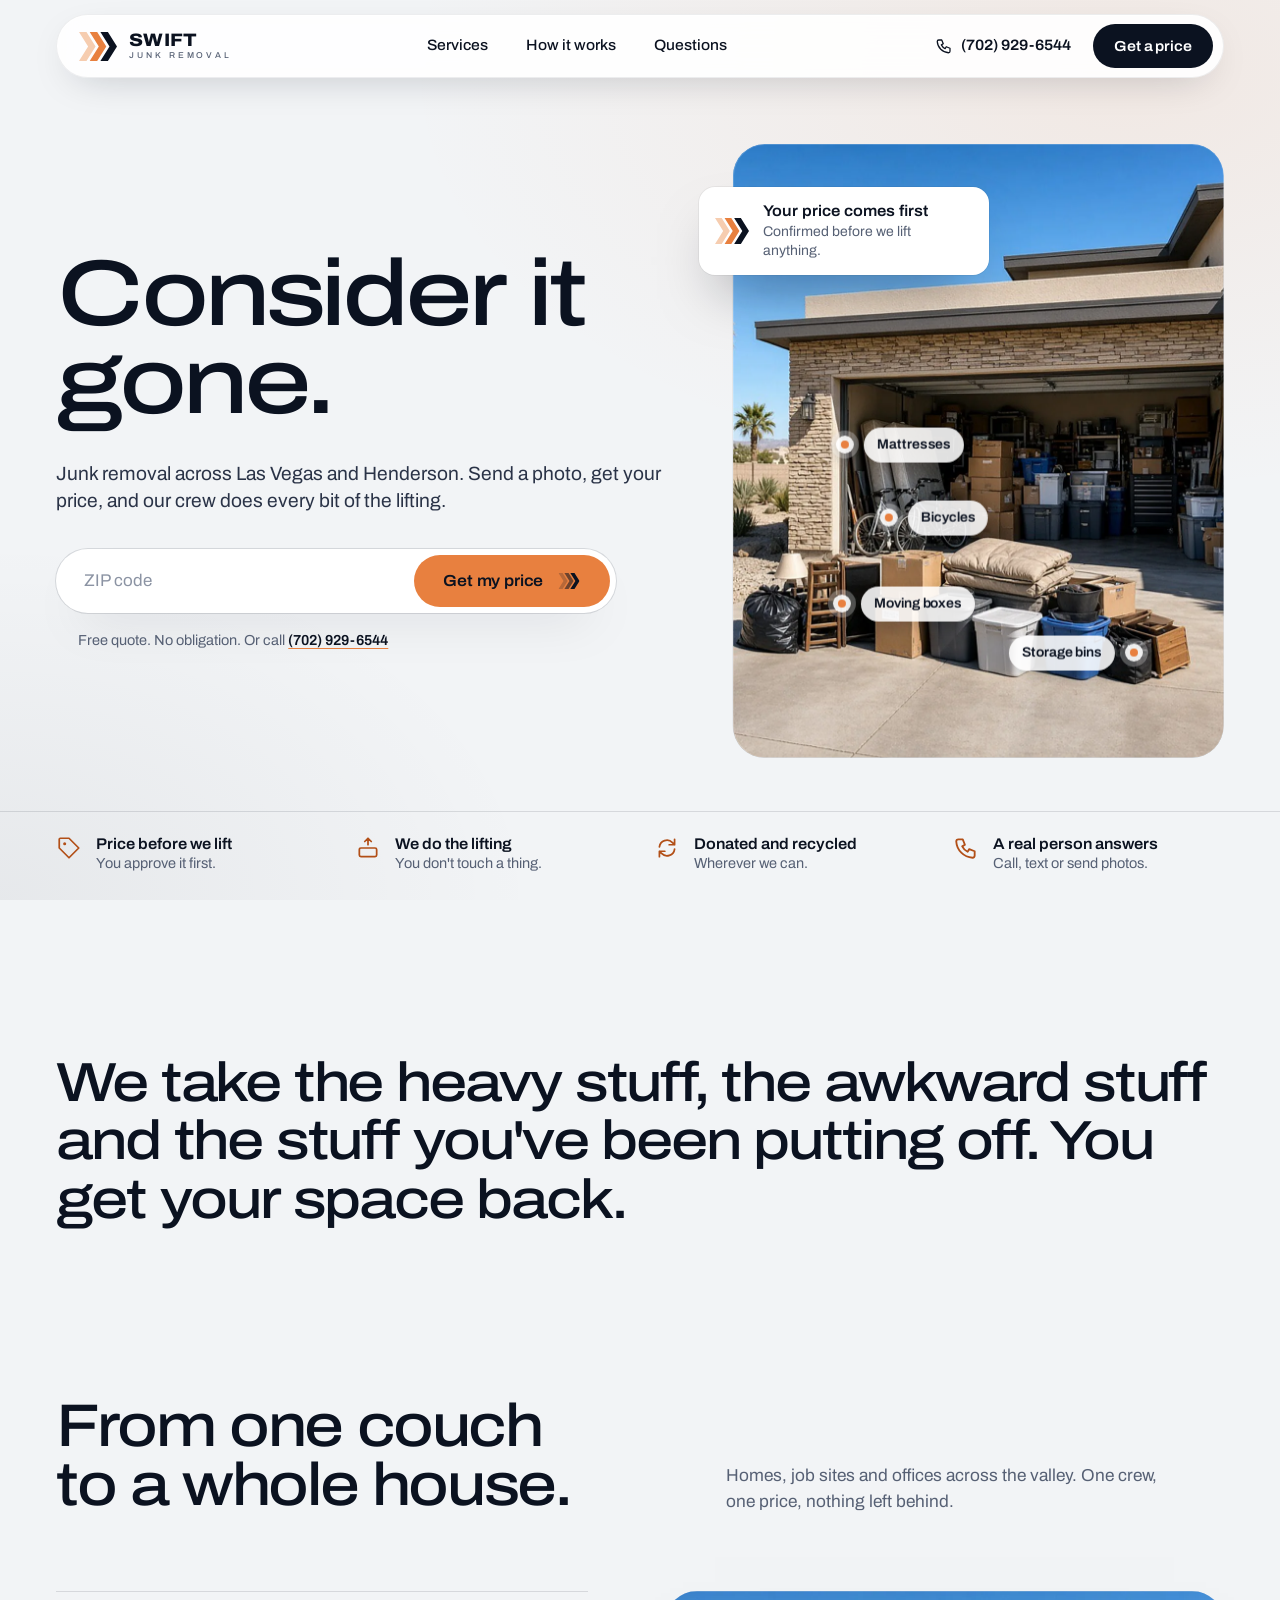
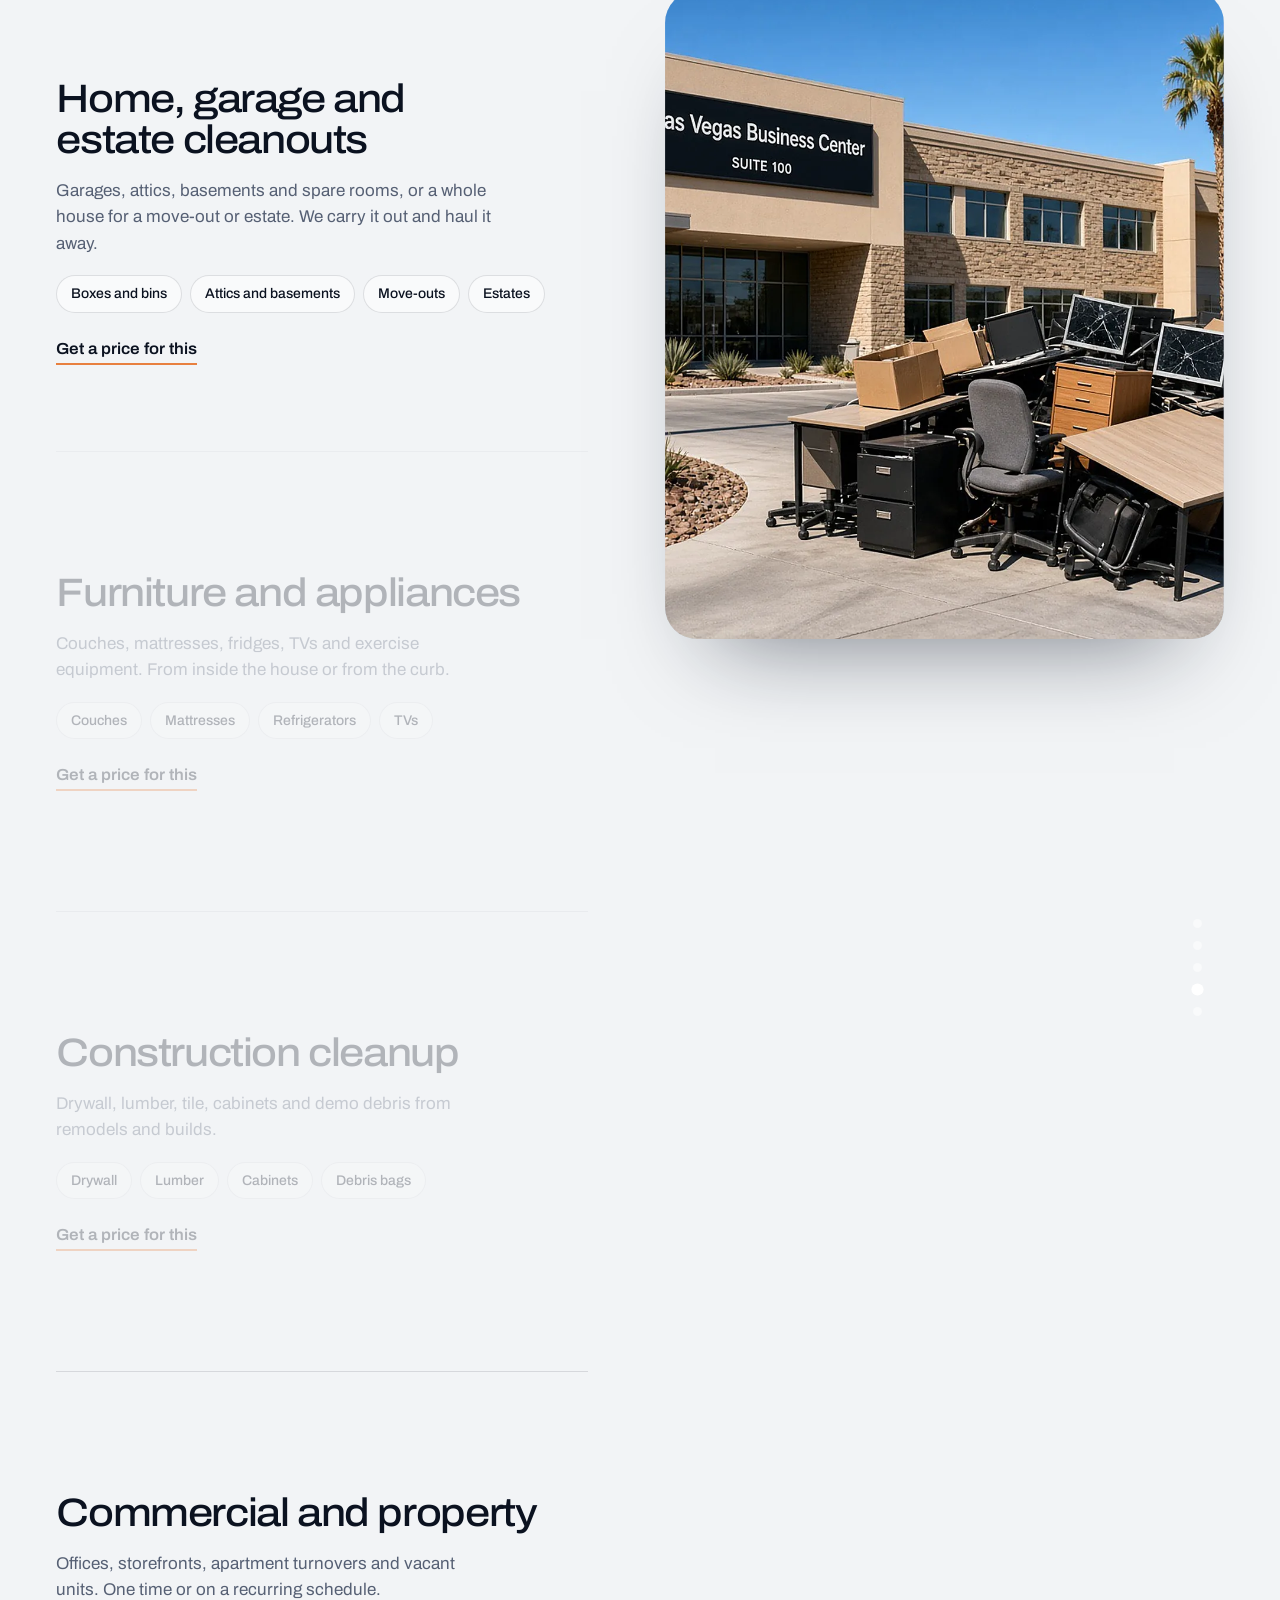
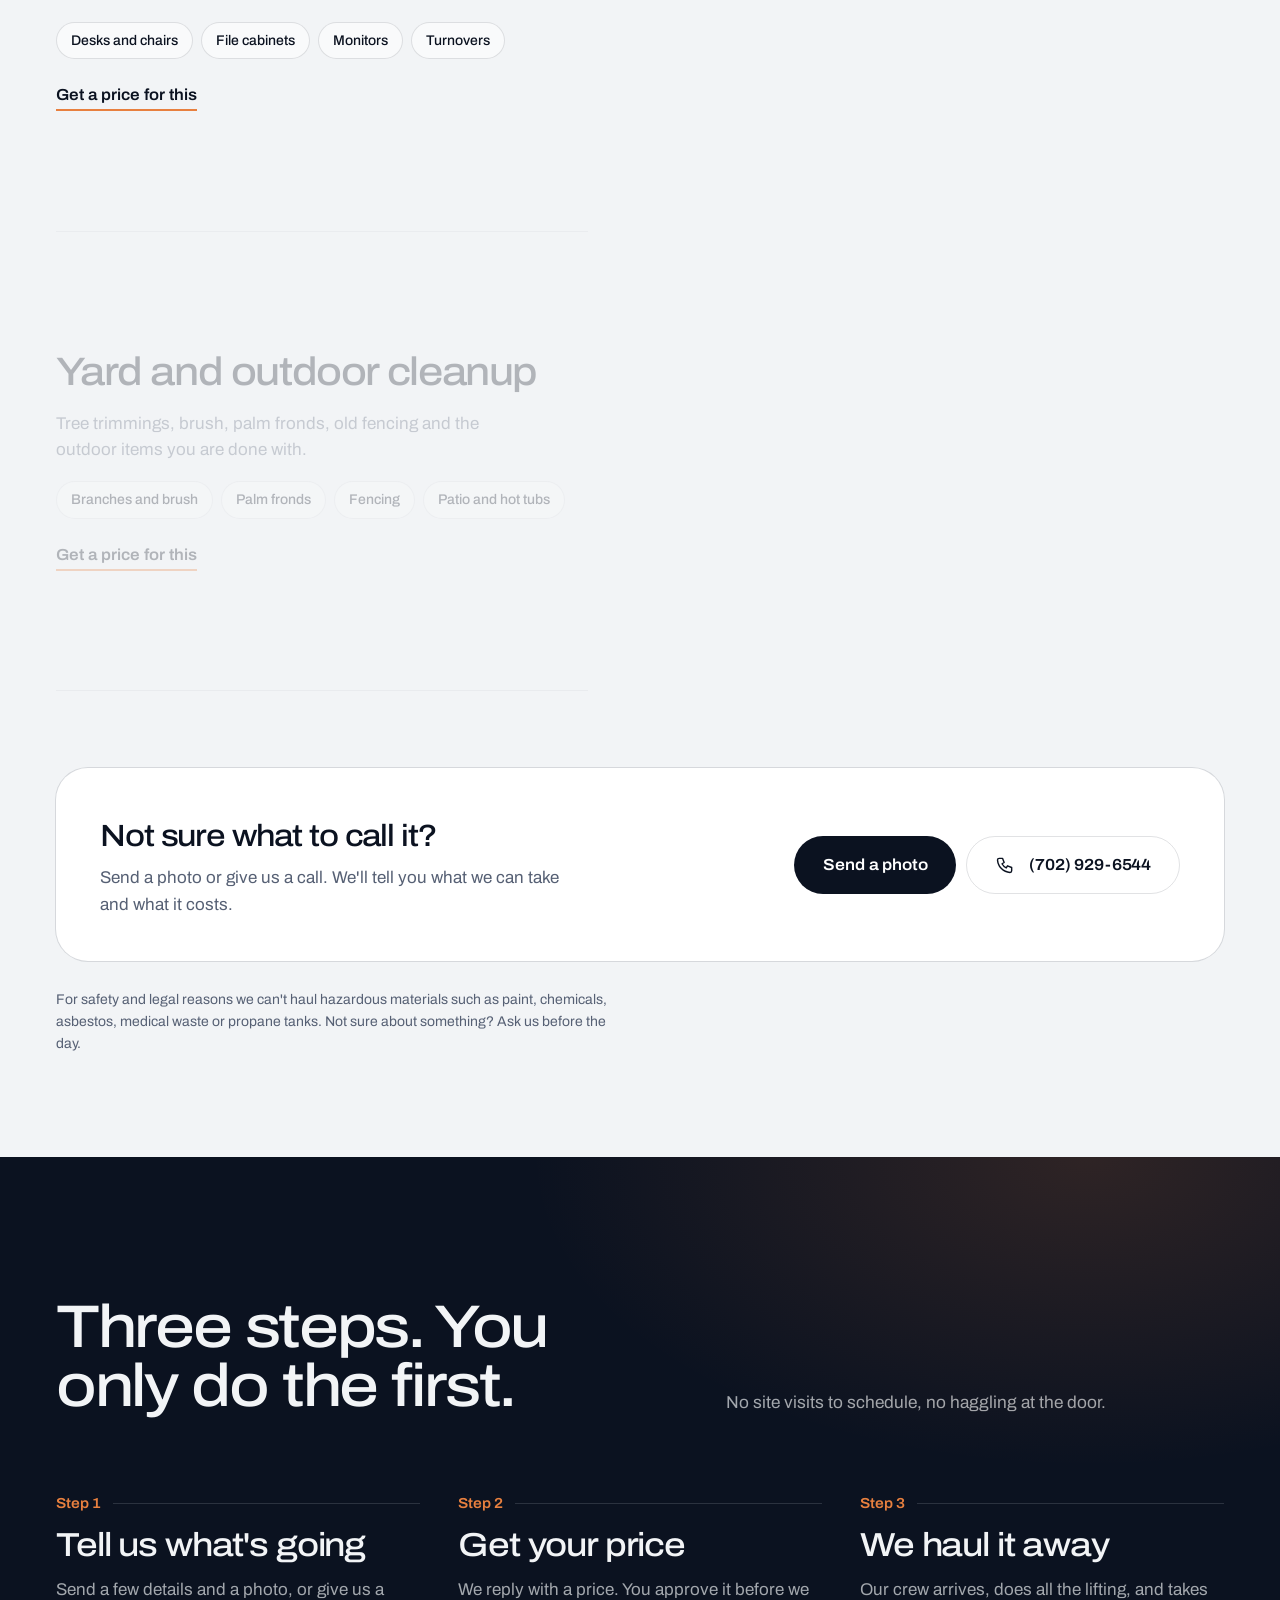
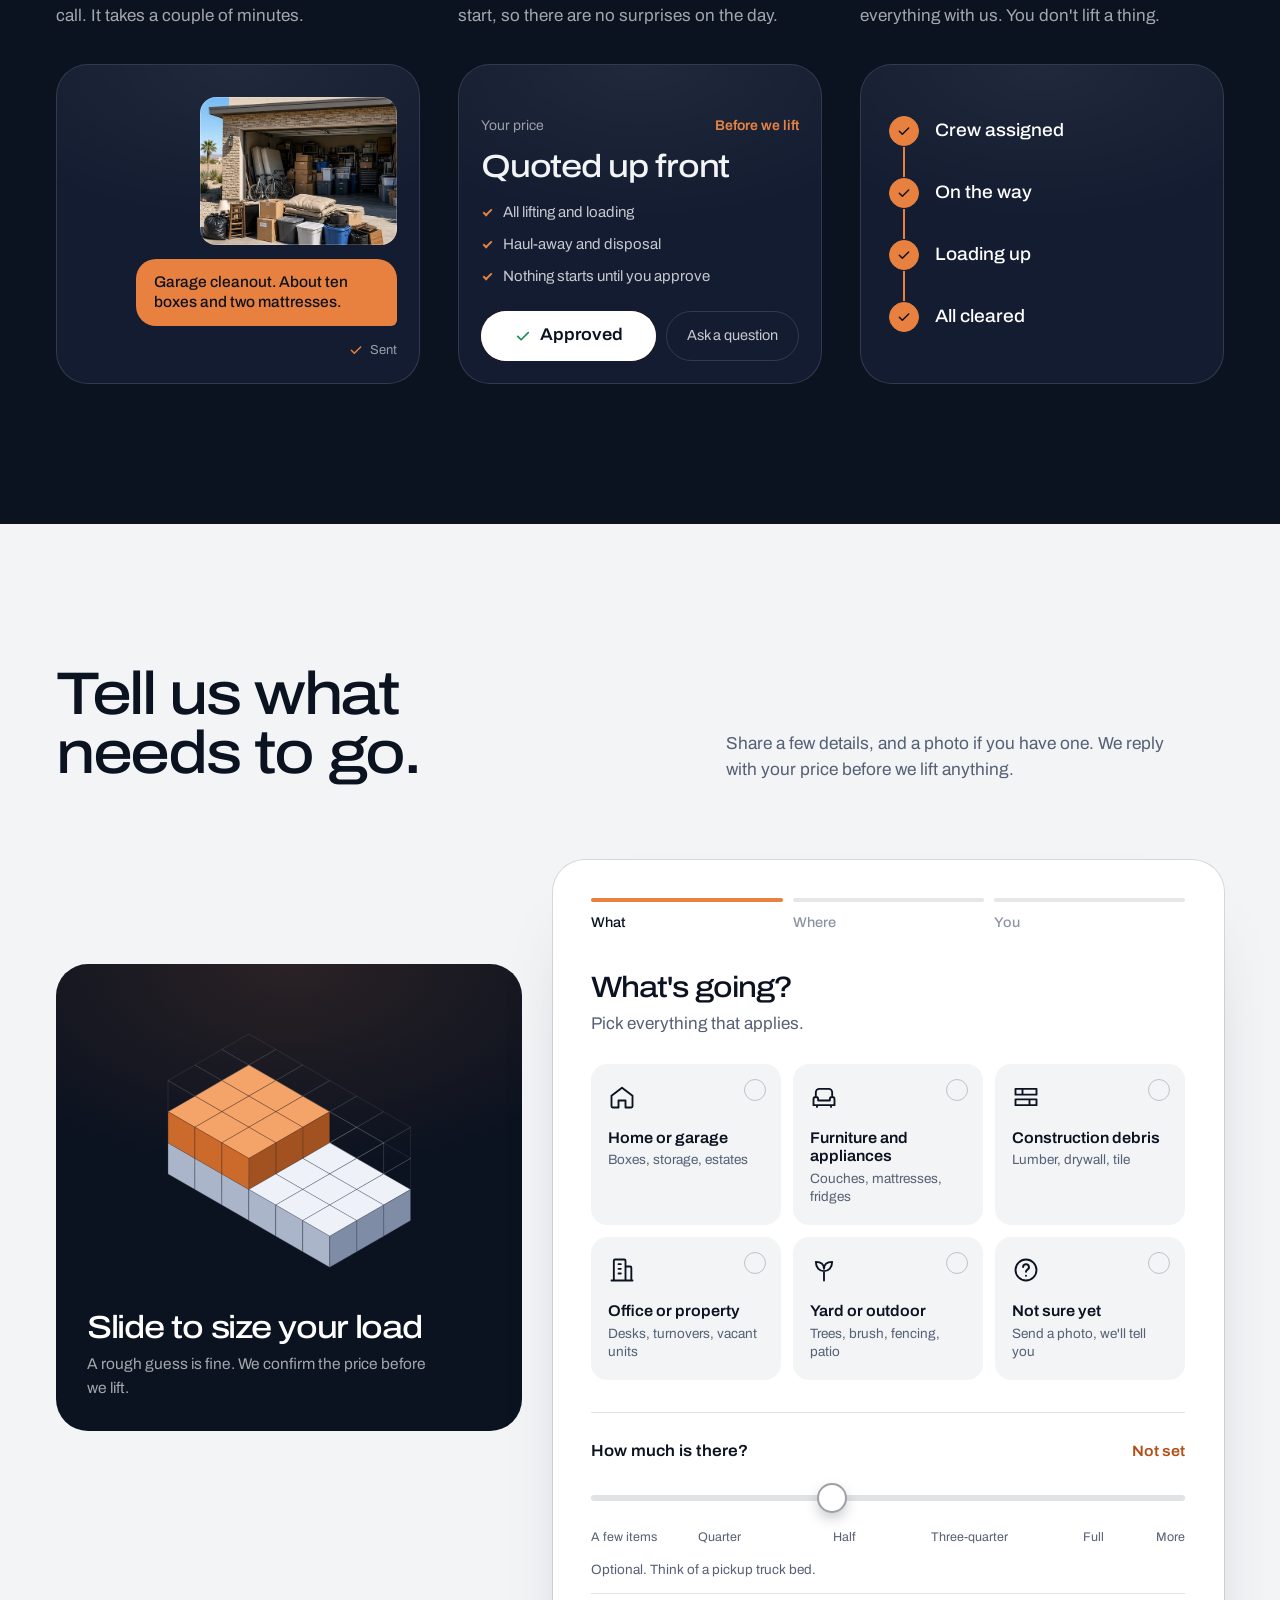
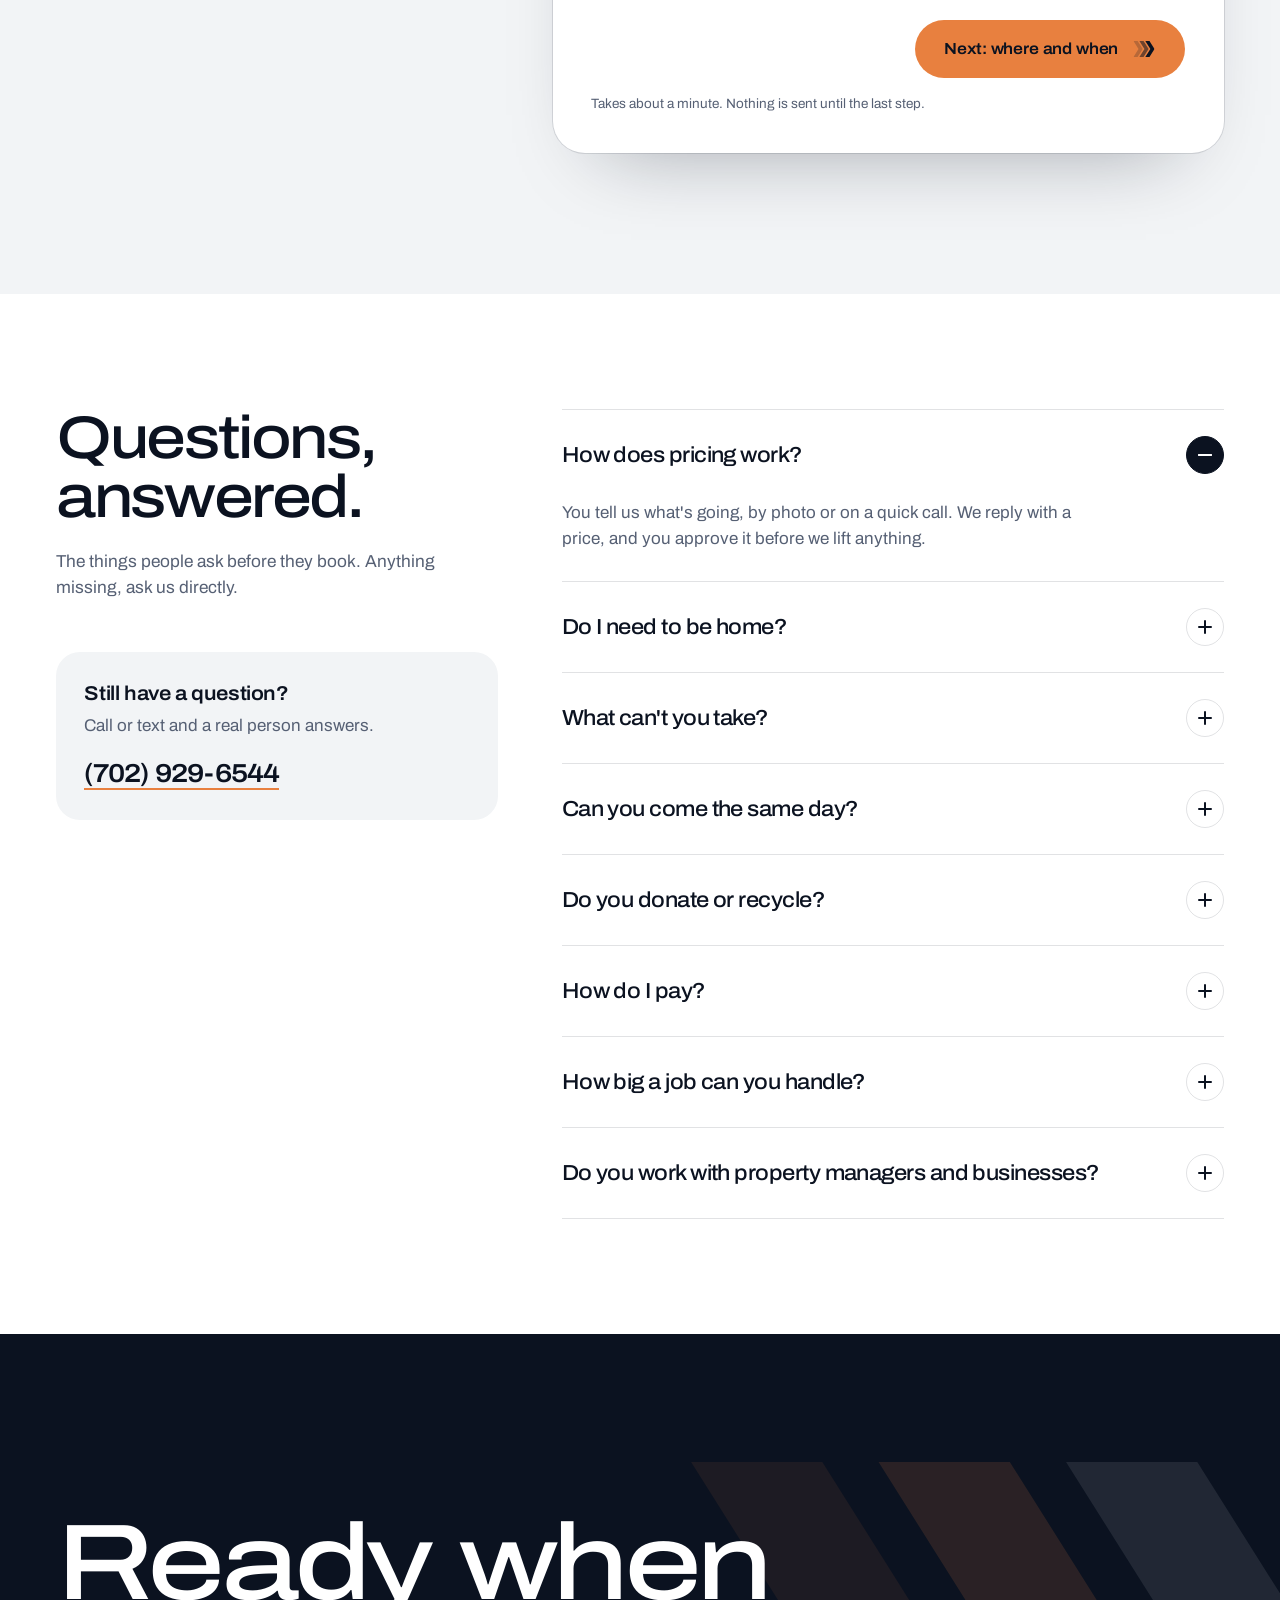
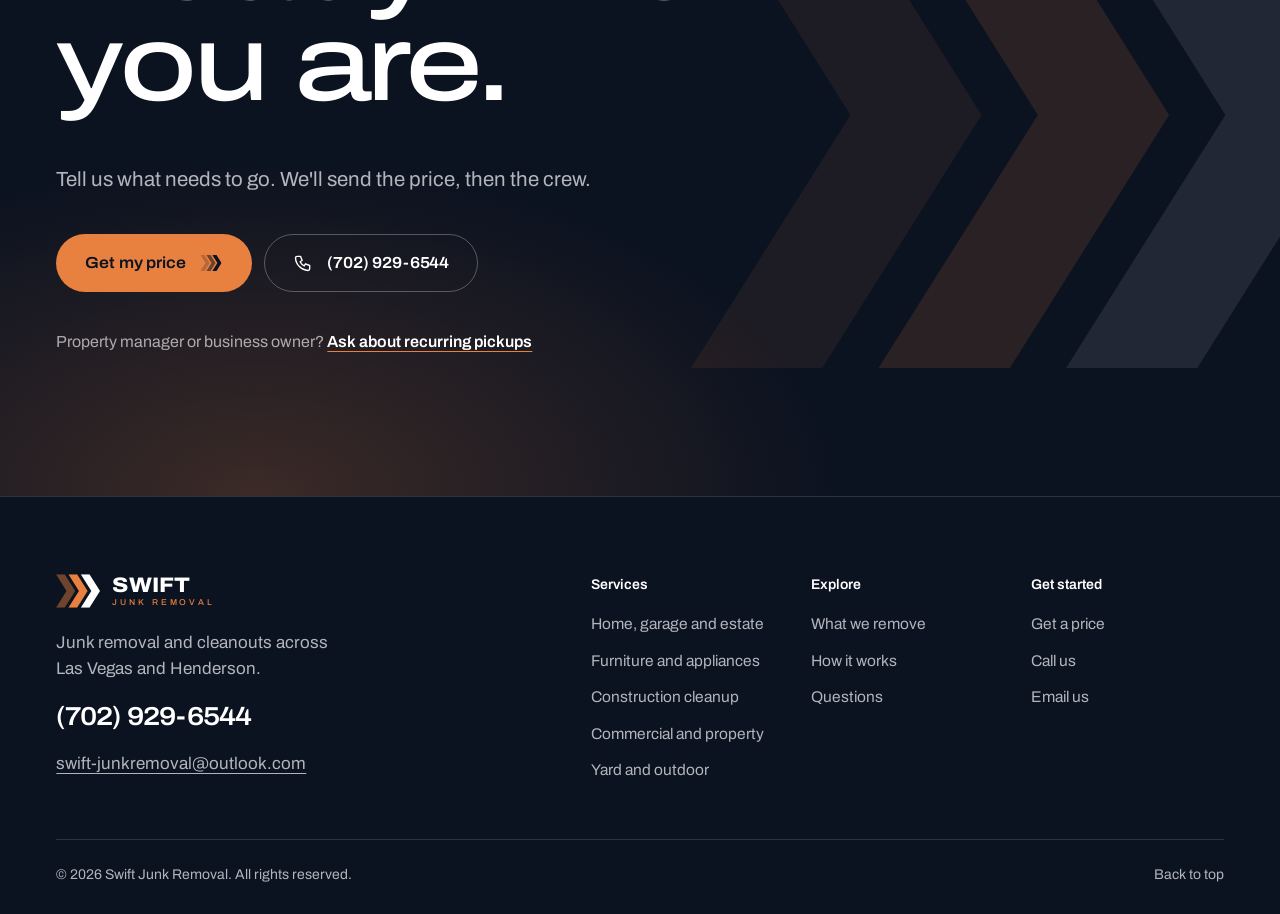
==== index.html @ 0b37a9dd "Swift Junk Removal v4: bright precision redesign (type-open hero, load gauge quote, services photo w" ====
<!doctype html>
<html lang="en" class="no-js">
<head>
<meta charset="utf-8">
<meta name="viewport" content="width=device-width, initial-scale=1, viewport-fit=cover">
<title>Swift Junk Removal | Las Vegas and Henderson</title>
<meta name="description" content="Junk removal and cleanouts across Las Vegas and Henderson. Send a photo, get your price before we lift anything, and our crew does all the lifting.">
<meta name="theme-color" content="#f2f4f6">
<meta property="og:title" content="Swift Junk Removal | Consider it gone.">
<meta property="og:description" content="Junk removal across Las Vegas and Henderson. Your price comes before we lift anything.">
<meta property="og:type" content="website">
<meta property="og:image" content="img/og.jpg">
<link rel="icon" href="data:image/svg+xml,%3Csvg xmlns='http://www.w3.org/2000/svg' viewBox='0 0 64 64'%3E%3Crect width='64' height='64' rx='14' fill='%230b1220'/%3E%3Cpath d='M12 18h9l11 14-11 14h-9l11-14z' fill='%23f6cdb0'/%3E%3Cpath d='M25 18h9l11 14-11 14h-9l11-14z' fill='%23e8803f'/%3E%3Cpath d='M38 18h9l11 14-11 14h-9l11-14z' fill='%23fff'/%3E%3C/svg%3E">
<link rel="preconnect" href="https://fonts.googleapis.com">
<link rel="preconnect" href="https://fonts.gstatic.com" crossorigin>
<link href="https://fonts.googleapis.com/css2?family=Archivo:wdth,wght@62..125,300..800&display=swap" rel="stylesheet">
<link rel="stylesheet" href="css/site.css">
<script>document.documentElement.className='js'</script>
<script type="application/ld+json">{"@context":"https://schema.org","@type":"LocalBusiness","name":"Swift Junk Removal","description":"Junk removal and cleanouts across Las Vegas and Henderson.","telephone":"+1-702-929-6544","email":"swift-junkremoval@outlook.com","areaServed":["Las Vegas","Henderson"]}</script>
</head>
<body>

<svg width="0" height="0" style="position:absolute" aria-hidden="true" focusable="false">
  <defs>
    <!-- the Swift mark: three chevrons. Colours come from --m1 / --m2 / --m3 on whatever draws it -->
    <symbol id="mk" viewBox="0 0 142 108">
      <path style="fill:var(--m1)" d="M0 0H28L62 54L28 108H0L34 54Z"/>
      <path style="fill:var(--m2)" d="M40 0H68L102 54L68 108H40L74 54Z"/>
      <path style="fill:var(--m3)" d="M80 0H108L142 54L108 108H80L114 54Z"/>
    </symbol>
    <symbol id="i-phone" viewBox="0 0 24 24"><path d="M5 4h4l2 5-2.5 1.5a11 11 0 0 0 5 5L15 13l5 2v4a2 2 0 0 1-2 2A16 16 0 0 1 3 6a2 2 0 0 1 2-2z" fill="none" stroke="currentColor" stroke-width="1.7" stroke-linejoin="round"/></symbol>
    <symbol id="i-check" viewBox="0 0 24 24"><path d="M5 12.5l4.5 4.5L19 7.5" fill="none" stroke="currentColor" stroke-width="2.2" stroke-linecap="round" stroke-linejoin="round"/></symbol>
    <symbol id="i-camera" viewBox="0 0 24 24"><path d="M4 8h3l1.5-2h7L17 8h3a1 1 0 0 1 1 1v10a1 1 0 0 1-1 1H4a1 1 0 0 1-1-1V9a1 1 0 0 1 1-1z" fill="none" stroke="currentColor" stroke-width="1.7" stroke-linejoin="round"/><circle cx="12" cy="13.5" r="3.5" fill="none" stroke="currentColor" stroke-width="1.7"/></symbol>
    <symbol id="i-plus" viewBox="0 0 24 24"><path d="M12 5v14M5 12h14" fill="none" stroke="currentColor" stroke-width="1.8" stroke-linecap="round"/></symbol>
    <symbol id="i-down" viewBox="0 0 24 24"><path d="M12 5v14M6 13l6 6 6-6" fill="none" stroke="currentColor" stroke-width="1.8" stroke-linecap="round" stroke-linejoin="round"/></symbol>
    <symbol id="i-home" viewBox="0 0 24 24"><path d="M3 11l9-7 9 7v9a1 1 0 0 1-1 1h-5v-6H9v6H4a1 1 0 0 1-1-1z" fill="none" stroke="currentColor" stroke-width="1.6" stroke-linejoin="round"/></symbol>
    <symbol id="i-sofa" viewBox="0 0 24 24"><path d="M5 11V8a3 3 0 0 1 3-3h8a3 3 0 0 1 3 3v3M3 14a2 2 0 0 1 4 0v1h10v-1a2 2 0 0 1 4 0v5H3zM6 19v1.5M18 19v1.5" fill="none" stroke="currentColor" stroke-width="1.6" stroke-linecap="round" stroke-linejoin="round"/></symbol>
    <symbol id="i-brick" viewBox="0 0 24 24"><path d="M3 5h18v5H3zM3 14h18v5H3zM9 5v5M15 14v5" fill="none" stroke="currentColor" stroke-width="1.6" stroke-linejoin="round"/></symbol>
    <symbol id="i-office" viewBox="0 0 24 24"><path d="M5 21V4a1 1 0 0 1 1-1h8a1 1 0 0 1 1 1v17M15 9h4a1 1 0 0 1 1 1v11M3 21h18M9 7h2M9 11h2M9 15h2" fill="none" stroke="currentColor" stroke-width="1.6" stroke-linecap="round" stroke-linejoin="round"/></symbol>
    <symbol id="i-leaf" viewBox="0 0 24 24"><path d="M12 21v-8M12 13c-4 0-7-3-7-8 5 0 7 2.5 7 6 0-3.5 2-6 7-6 0 5-3 8-7 8z" fill="none" stroke="currentColor" stroke-width="1.6" stroke-linecap="round" stroke-linejoin="round"/></symbol>
    <symbol id="i-help" viewBox="0 0 24 24"><circle cx="12" cy="12" r="9" fill="none" stroke="currentColor" stroke-width="1.6"/><path d="M9.5 9.5a2.5 2.5 0 1 1 3.5 2.3c-.7.4-1 .9-1 1.7M12 17h.01" fill="none" stroke="currentColor" stroke-width="1.7" stroke-linecap="round"/></symbol>
    <symbol id="i-lift" viewBox="0 0 24 24"><rect x="4" y="12" width="16" height="8" rx="1.5" fill="none" stroke="currentColor" stroke-width="1.6"/><path d="M12 9V3M9 6l3-3 3 3" fill="none" stroke="currentColor" stroke-width="1.6" stroke-linecap="round" stroke-linejoin="round"/></symbol>
    <symbol id="i-tag" viewBox="0 0 24 24"><path d="M3 12V4a1 1 0 0 1 1-1h8l9 9-9 9z" fill="none" stroke="currentColor" stroke-width="1.6" stroke-linejoin="round"/><circle cx="8" cy="8" r="1.4" fill="currentColor"/></symbol>
    <symbol id="i-cycle" viewBox="0 0 24 24"><path d="M5 11a7 7 0 0 1 12-4l2 2M19 13a7 7 0 0 1-12 4l-2-2M19 4v5h-5M5 20v-5h5" fill="none" stroke="currentColor" stroke-width="1.6" stroke-linecap="round" stroke-linejoin="round"/></symbol>
  </defs>
</svg>

<a class="skip" href="#quote">Skip to the quote form</a>

<!-- ============================ NAV ============================ -->
<header class="nav" id="nav">
  <div class="nav-pill">
    <a class="brand" href="#top" aria-label="Swift Junk Removal, back to top">
      <svg class="brand-mk" viewBox="0 0 142 108" aria-hidden="true"><use href="#mk"/></svg>
      <span class="brand-tx"><b>SWIFT</b><i>JUNK REMOVAL</i></span>
    </a>
    <nav class="nav-links" aria-label="Main">
      <a href="#services">Services</a>
      <a href="#how">How it works</a>
      <a href="#faq">Questions</a>
    </nav>
    <div class="nav-act">
      <a class="nav-tel" href="tel:+17029296544"><svg aria-hidden="true"><use href="#i-phone"/></svg><span>(702) 929-6544</span></a>
      <a class="btn btn--ink btn--sm" href="#quote" data-service="general">Get a price</a>
      <button class="nav-burger" id="burger" type="button" aria-label="Open menu" aria-expanded="false" aria-controls="sheet"><i></i><i></i></button>
    </div>
  </div>
</header>
<div class="sheet" id="sheet" hidden>
  <nav aria-label="Menu">
    <a href="#services">Services</a>
    <a href="#how">How it works</a>
    <a href="#quote" data-service="general">Get a price</a>
    <a href="#faq">Questions</a>
  </nav>
  <a class="sheet-tel" href="tel:+17029296544">(702) 929-6544</a>
</div>

<main id="main">

<!-- ============================ HERO ============================ -->
<section class="hero" id="top" aria-labelledby="heroH">
  <div class="wrap hero-in">
    <div class="hero-copy">
      <h1 class="hero-h" id="heroH"><span class="ln"><span class="open">Consider it</span></span><span class="ln"><span class="open">gone.</span></span></h1>
      <p class="hero-sub">Junk removal across Las Vegas and Henderson. Send a photo, get your price, and our crew does every bit of the lifting.</p>

      <form class="zipbar" id="zipbar" novalidate>
        <label class="sr" for="heroZip">Your ZIP code</label>
        <input id="heroZip" type="text" inputmode="numeric" autocomplete="postal-code" maxlength="5" placeholder="ZIP code">
        <button class="btn btn--cu" type="submit">Get my price <svg class="chev" viewBox="0 0 142 108" aria-hidden="true"><use href="#mk"/></svg></button>
      </form>
      <p class="zipnote" id="heroNote" aria-live="polite">Free quote. No obligation. Or call <a href="tel:+17029296544">(702) 929-6544</a></p>
    </div>

    <figure class="hero-card" id="heroCard">
      <div class="hero-photo">
        <img src="img/hero.webp" width="1000" height="1250" alt="A Las Vegas garage with mattresses, bikes, boxes and storage bins stacked on the driveway, ready to be cleared" fetchpriority="high">
        <i class="scan" aria-hidden="true"></i>
        <ul class="pins" aria-hidden="true">
          <li class="pin" style="--x:34%;--y:49%;--d:2.05s"><i></i><b>Mattresses</b></li>
          <li class="pin" style="--x:41%;--y:61%;--d:2.2s"><i></i><b>Bicycles</b></li>
          <li class="pin" style="--x:35%;--y:75%;--d:2.4s"><i></i><b>Moving boxes</b></li>
          <li class="pin rev" style="--x:70%;--y:83%;--d:2.55s"><i></i><b>Storage bins</b></li>
        </ul>
      </div>
      <figcaption class="hero-chip" id="heroChip">
        <svg class="chip-mk" viewBox="0 0 142 108" aria-hidden="true"><use href="#mk"/></svg>
        <span><b>Your price comes first</b>Confirmed before we lift anything.</span>
      </figcaption>
    </figure>
  </div>

  <ul class="wrap hero-prom" aria-label="Our promises">
    <li><svg aria-hidden="true"><use href="#i-tag"/></svg><span><b>Price before we lift</b>You approve it first.</span></li>
    <li><svg aria-hidden="true"><use href="#i-lift"/></svg><span><b>We do the lifting</b>You don't touch a thing.</span></li>
    <li><svg aria-hidden="true"><use href="#i-cycle"/></svg><span><b>Donated and recycled</b>Wherever we can.</span></li>
    <li><svg aria-hidden="true"><use href="#i-phone"/></svg><span><b>A real person answers</b>Call, text or send photos.</span></li>
  </ul>
</section>

<!-- ============================ STATEMENT ============================ -->
<section class="say" aria-label="What we do">
  <div class="wrap"><p class="say-p" id="sayP">We take the heavy stuff, the awkward stuff and the stuff you've been putting off. You get your space back.</p></div>
</section>

<!-- ============================ SERVICES ============================ -->
<section class="svc" id="services" aria-labelledby="svcH">
  <div class="wrap">
    <header class="sec-head">
      <h2 class="h2" id="svcH">From one couch to a whole house.</h2>
      <p class="lede">Homes, job sites and offices across the valley. One crew, one price, nothing left behind.</p>
    </header>

    <div class="svc-grid">
      <div class="svc-list" id="svcList">
        <article class="svc-row on" data-i="0">
          <img class="svc-m" src="img/garage.webp" width="1635" height="1097" alt="" loading="lazy">
          <h3>Home, garage and estate cleanouts</h3>
          <p>Garages, attics, basements and spare rooms, or a whole house for a move-out or estate. We carry it out and haul it away.</p>
          <ul class="chips"><li>Boxes and bins</li><li>Attics and basements</li><li>Move-outs</li><li>Estates</li></ul>
          <a class="link" href="#quote" data-service="garage">Get a price for this</a>
        </article>
        <article class="svc-row" data-i="1">
          <img class="svc-m" src="img/furniture.webp" width="1747" height="1164" alt="" loading="lazy">
          <h3>Furniture and appliances</h3>
          <p>Couches, mattresses, fridges, TVs and exercise equipment. From inside the house or from the curb.</p>
          <ul class="chips"><li>Couches</li><li>Mattresses</li><li>Refrigerators</li><li>TVs</li></ul>
          <a class="link" href="#quote" data-service="furniture">Get a price for this</a>
        </article>
        <article class="svc-row" data-i="2">
          <img class="svc-m" src="img/construction.webp" width="1635" height="1097" alt="" loading="lazy">
          <h3>Construction cleanup</h3>
          <p>Drywall, lumber, tile, cabinets and demo debris from remodels and builds.</p>
          <ul class="chips"><li>Drywall</li><li>Lumber</li><li>Cabinets</li><li>Debris bags</li></ul>
          <a class="link" href="#quote" data-service="construction">Get a price for this</a>
        </article>
        <article class="svc-row" data-i="3">
          <img class="svc-m" src="img/commercial.webp" width="1635" height="1097" alt="" loading="lazy">
          <h3>Commercial and property</h3>
          <p>Offices, storefronts, apartment turnovers and vacant units. One time or on a recurring schedule.</p>
          <ul class="chips"><li>Desks and chairs</li><li>File cabinets</li><li>Monitors</li><li>Turnovers</li></ul>
          <a class="link" href="#quote" data-service="commercial">Get a price for this</a>
        </article>
        <article class="svc-row" data-i="4">
          <img class="svc-m" src="img/yard.webp" width="1635" height="1097" alt="" loading="lazy">
          <h3>Yard and outdoor cleanup</h3>
          <p>Tree trimmings, brush, palm fronds, old fencing and the outdoor items you are done with.</p>
          <ul class="chips"><li>Branches and brush</li><li>Palm fronds</li><li>Fencing</li><li>Patio and hot tubs</li></ul>
          <a class="link" href="#quote" data-service="yard">Get a price for this</a>
        </article>
      </div>

      <div class="svc-stage" aria-hidden="true">
        <div class="svc-frame" id="svcFrame">
          <img src="img/garage.webp" alt="" class="on" style="z-index:1">
          <img src="img/furniture.webp" alt="" loading="lazy">
          <img src="img/construction.webp" alt="" loading="lazy">
          <img src="img/commercial.webp" alt="" loading="lazy">
          <img src="img/yard.webp" alt="" loading="lazy">
        </div>
        <ol class="svc-dots" id="svcDots"><li class="on"></li><li></li><li></li><li></li><li></li></ol>
      </div>
    </div>

    <aside class="svc-help">
      <div>
        <h3>Not sure what to call it?</h3>
        <p>Send a photo or give us a call. We'll tell you what we can take and what it costs.</p>
      </div>
      <div class="svc-help-act">
        <a class="btn btn--ink" href="#quote" data-service="general">Send a photo</a>
        <a class="btn btn--line" href="tel:+17029296544"><svg aria-hidden="true"><use href="#i-phone"/></svg>(702) 929-6544</a>
      </div>
    </aside>
    <p class="fine">For safety and legal reasons we can't haul hazardous materials such as paint, chemicals, asbestos, medical waste or propane tanks. Not sure about something? Ask us before the day.</p>
  </div>
</section>

<!-- ============================ HOW ============================ -->
<section class="how" id="how" aria-labelledby="howH">
  <div class="wrap">
    <header class="sec-head sec-head--d">
      <h2 class="h2" id="howH">Three steps. You only do the first.</h2>
      <p class="lede">No site visits to schedule, no haggling at the door.</p>
    </header>

    <ol class="steps" id="steps">
      <li class="step">
        <div class="step-tx">
          <span class="step-n">Step 1</span>
          <h3>Tell us what's going</h3>
          <p>Send a few details and a photo, or give us a call. It takes a couple of minutes.</p>
        </div>
        <div class="mock mock-msg" aria-hidden="true">
          <div class="msg-photo"><img src="img/hero.webp" alt="" loading="lazy"><i class="msg-ring"></i></div>
          <div class="bubble">Garage cleanout. About ten boxes and two mattresses.</div>
          <div class="msg-sent"><svg><use href="#i-check"/></svg>Sent</div>
        </div>
      </li>
      <li class="step">
        <div class="step-tx">
          <span class="step-n">Step 2</span>
          <h3>Get your price</h3>
          <p>We reply with a price. You approve it before we start, so there are no surprises on the day.</p>
        </div>
        <div class="mock mock-price" aria-hidden="true">
          <div class="pr-top"><span>Your price</span><em>Before we lift</em></div>
          <div class="pr-amt">Quoted up front</div>
          <ul><li>All lifting and loading</li><li>Haul-away and disposal</li><li>Nothing starts until you approve</li></ul>
          <div class="pr-btns"><span class="pr-ok"><b>Approve</b><b class="done"><svg><use href="#i-check"/></svg>Approved</b></span><span class="pr-ask">Ask a question</span></div>
        </div>
      </li>
      <li class="step">
        <div class="step-tx">
          <span class="step-n">Step 3</span>
          <h3>We haul it away</h3>
          <p>Our crew arrives, does all the lifting, and takes everything with us. You don't lift a thing.</p>
        </div>
        <div class="mock mock-crew" aria-hidden="true">
          <ol>
            <li><i><svg><use href="#i-check"/></svg></i>Crew assigned</li>
            <li><i><svg><use href="#i-check"/></svg></i>On the way</li>
            <li><i><svg><use href="#i-check"/></svg></i>Loading up</li>
            <li><i><svg><use href="#i-check"/></svg></i>All cleared</li>
          </ol>
        </div>
      </li>
    </ol>
  </div>
</section>

<!-- ============================ QUOTE ============================ -->
<section class="quote" id="quote" aria-labelledby="quoteH">
  <div class="wrap">
    <header class="sec-head">
      <h2 class="h2" id="quoteH">Tell us what needs to go.</h2>
      <p class="lede">Share a few details, and a photo if you have one. We reply with your price before we lift anything.</p>
    </header>

    <div class="q-grid">
      <aside class="gauge" id="gauge" aria-label="Load size">
        <svg id="gaugeSvg" viewBox="0 0 520 400" role="img" aria-label="A truck bed shown as blocks, filled to match the load size you pick"></svg>
        <div class="gauge-read" aria-live="polite">
          <p class="gauge-val" id="gVal">Slide to size your load</p>
          <p class="gauge-sub" id="gSub">A rough guess is fine. We confirm the price before we lift.</p>
        </div>
      </aside>

      <div class="fcard" id="formCard">
        <form id="quoteForm" novalidate data-endpoint="https://formsubmit.co/ajax/swift-junkremoval@outlook.com">
          <ol class="fsteps" id="fSteps" aria-label="Request progress">
            <li class="on"><button type="button" data-s="1"><i></i><span>What</span></button></li>
            <li><button type="button" data-s="2" disabled><i></i><span>Where</span></button></li>
            <li><button type="button" data-s="3" disabled><i></i><span>You</span></button></li>
          </ol>

          <div class="panes">
            <div class="pane on" data-step="1" role="group" aria-labelledby="h-s1">
              <h3 id="h-s1" tabindex="-1">What's going?</h3>
              <p class="pane-sub">Pick everything that applies.</p>
              <div class="tiles">
                <label class="tile"><input type="checkbox" name="service" value="garage"><svg aria-hidden="true"><use href="#i-home"/></svg><b>Home or garage</b><small>Boxes, storage, estates</small></label>
                <label class="tile"><input type="checkbox" name="service" value="furniture"><svg aria-hidden="true"><use href="#i-sofa"/></svg><b>Furniture and appliances</b><small>Couches, mattresses, fridges</small></label>
                <label class="tile"><input type="checkbox" name="service" value="construction"><svg aria-hidden="true"><use href="#i-brick"/></svg><b>Construction debris</b><small>Lumber, drywall, tile</small></label>
                <label class="tile"><input type="checkbox" name="service" value="commercial"><svg aria-hidden="true"><use href="#i-office"/></svg><b>Office or property</b><small>Desks, turnovers, vacant units</small></label>
                <label class="tile"><input type="checkbox" name="service" value="yard"><svg aria-hidden="true"><use href="#i-leaf"/></svg><b>Yard or outdoor</b><small>Trees, brush, fencing, patio</small></label>
                <label class="tile"><input type="checkbox" name="service" value="general"><svg aria-hidden="true"><use href="#i-help"/></svg><b>Not sure yet</b><small>Send a photo, we'll tell you</small></label>
              </div>
              <p class="err" id="e-service" role="alert"></p>

              <div class="size">
                <div class="size-top"><label for="f-load">How much is there?</label><output id="sizeOut" for="f-load">Not set</output></div>
                <input id="f-load" class="range untouched" type="range" min="0" max="5" step="1" value="2" aria-describedby="sizeHint">
                <div class="range-ticks" aria-hidden="true"><span>A few items</span><span>Quarter</span><span>Half</span><span>Three-quarter</span><span>Full</span><span>More</span></div>
                <p class="hint" id="sizeHint">Optional. Think of a pickup truck bed.</p>
              </div>
            </div>

            <div class="pane" data-step="2" role="group" aria-labelledby="h-s2" inert>
              <h3 id="h-s2" tabindex="-1">Where and when?</h3>
              <p class="pane-sub">So we can send the right crew at the right time.</p>
              <div class="field"><label for="f-zip">ZIP code</label><input id="f-zip" name="zip" type="text" inputmode="numeric" autocomplete="postal-code" maxlength="10" placeholder="89101" required>
                <p class="zip-note" id="zipNote" aria-live="polite"></p><span class="err" id="e-zip" role="alert"></span></div>
              <fieldset class="field"><legend>When do you need us?</legend>
                <div class="chipset">
                  <label class="pick"><input type="radio" name="when" value="Today"><span>Today</span></label>
                  <label class="pick"><input type="radio" name="when" value="Tomorrow"><span>Tomorrow</span></label>
                  <label class="pick"><input type="radio" name="when" value="This week"><span>This week</span></label>
                  <label class="pick"><input type="radio" name="when" value="Flexible" checked><span>I'm flexible</span></label>
                </div></fieldset>
              <div class="field"><label for="f-details">Anything we should know? <span class="hint">(optional)</span></label><textarea id="f-details" name="details" rows="3" placeholder="A couch, two mattresses and about ten boxes from the garage. Stairs, gate code, parking."></textarea></div>
            </div>

            <div class="pane" data-step="3" role="group" aria-labelledby="h-s3" inert>
              <h3 id="h-s3" tabindex="-1">Who should we text?</h3>
              <p class="pane-sub">We'll reply with your price. You approve it before we lift anything.</p>
              <div class="two">
                <div class="field"><label for="f-name">Your name</label><input id="f-name" name="name" type="text" autocomplete="name" required><span class="err" id="e-name" role="alert"></span></div>
                <div class="field"><label for="f-phone">Mobile number</label><input id="f-phone" name="phone" type="tel" autocomplete="tel" inputmode="tel" placeholder="(702) 555-0123" required><span class="err" id="e-phone" role="alert"></span></div>
              </div>
              <fieldset class="field"><legend>Best way to reach you</legend>
                <div class="chipset">
                  <label class="pick"><input type="radio" name="contact" value="Text" checked><span>Text</span></label>
                  <label class="pick"><input type="radio" name="contact" value="Call"><span>Call</span></label>
                </div></fieldset>
              <div class="field"><span class="lbl">Photos <span class="hint">(optional, but they help us price faster)</span></span>
                <label class="drop" id="drop" for="f-photos"><svg aria-hidden="true"><use href="#i-camera"/></svg><span id="dropLabel"><b>Add photos</b> or drop them here</span><input id="f-photos" name="photos" type="file" accept="image/*" multiple></label>
                <ul class="thumbs" id="thumbs" aria-label="Photos added"></ul></div>
            </div>
          </div>

          <div class="fbar">
            <button type="button" class="back" id="fBack" hidden>Back</button>
            <button type="button" class="btn btn--cu" id="fNext"><span id="fNextTx">Next: where and when</span> <svg class="chev" viewBox="0 0 142 108" aria-hidden="true"><use href="#mk"/></svg></button>
          </div>
          <p class="fail" id="sendFail" role="alert" hidden>That didn't go through. Please try again, or call <a href="tel:+17029296544">(702) 929-6544</a> and we'll take it by phone.</p>
          <p class="fine fine--tight" id="fFine">Takes about a minute. Nothing is sent until the last step.</p>
        </form>

        <div class="done" id="success" role="status" tabindex="-1">
          <span class="done-ok"><svg aria-hidden="true"><use href="#i-check"/></svg></span>
          <h3>We've got your request.</h3>
          <p class="done-lede">We'll text you with your price, and you approve it before we lift anything. Need us sooner? Call <a href="tel:+17029296544">(702) 929-6544</a>.</p>
          <ol class="next">
            <li><i>1</i><span><b>We review</b>Your details and any photos you sent.</span></li>
            <li><i>2</i><span><b>You get a price</b>By text or call. No surprises on the day.</span></li>
            <li><i>3</i><span><b>We haul it away</b>The crew does all the lifting and loading.</span></li>
          </ol>
          <p class="done-ref">Reference <b id="doneNo">SW-0000-0000</b></p>
          <button type="button" class="back" id="fAgain">Add another job</button>
        </div>
      </div>
    </div>
  </div>
</section>

<!-- ============================ FAQ ============================ -->
<section class="faq" id="faq" aria-labelledby="faqH">
  <div class="wrap faq-grid">
    <div class="faq-side">
      <h2 class="h2" id="faqH">Questions, answered.</h2>
      <p class="lede">The things people ask before they book. Anything missing, ask us directly.</p>
      <div class="faq-help">
        <h3>Still have a question?</h3>
        <p>Call or text and a real person answers.</p>
        <a class="faq-tel" href="tel:+17029296544">(702) 929-6544</a>
      </div>
    </div>
    <ul class="qa-list" id="faqList">
      <li class="qa on"><h3><button type="button" id="q-0" aria-expanded="true" aria-controls="a-0"><span>How does pricing work?</span><i aria-hidden="true"></i></button></h3><div class="qa-a" id="a-0" role="region" aria-labelledby="q-0"><div><p>You tell us what's going, by photo or on a quick call. We reply with a price, and you approve it before we lift anything.</p></div></div></li>
      <li class="qa"><h3><button type="button" id="q-1" aria-expanded="false" aria-controls="a-1"><span>Do I need to be home?</span><i aria-hidden="true"></i></button></h3><div class="qa-a" id="a-1" role="region" aria-labelledby="q-1"><div><p>Not always. For garage, curbside or outdoor pickups you can leave it to us. Tell us where everything is and we'll confirm the plan.</p></div></div></li>
      <li class="qa"><h3><button type="button" id="q-2" aria-expanded="false" aria-controls="a-2"><span>What can't you take?</span><i aria-hidden="true"></i></button></h3><div class="qa-a" id="a-2" role="region" aria-labelledby="q-2"><div><p>Hazardous materials such as paint, chemicals, asbestos, medical waste and propane tanks. If you're unsure about an item, ask us first.</p></div></div></li>
      <li class="qa"><h3><button type="button" id="q-3" aria-expanded="false" aria-controls="a-3"><span>Can you come the same day?</span><i aria-hidden="true"></i></button></h3><div class="qa-a" id="a-3" role="region" aria-labelledby="q-3"><div><p>Often, when there's room in the schedule. Send your request early in the day or give us a call.</p></div></div></li>
      <li class="qa"><h3><button type="button" id="q-4" aria-expanded="false" aria-controls="a-4"><span>Do you donate or recycle?</span><i aria-hidden="true"></i></button></h3><div class="qa-a" id="a-4" role="region" aria-labelledby="q-4"><div><p>We try to. Usable furniture and clean materials go to donation and recycling where possible. Ask us about your load.</p></div></div></li>
      <li class="qa"><h3><button type="button" id="q-5" aria-expanded="false" aria-controls="a-5"><span>How do I pay?</span><i aria-hidden="true"></i></button></h3><div class="qa-a" id="a-5" role="region" aria-labelledby="q-5"><div><p>We'll confirm accepted payment methods when we send your price.</p></div></div></li>
      <li class="qa"><h3><button type="button" id="q-6" aria-expanded="false" aria-controls="a-6"><span>How big a job can you handle?</span><i aria-hidden="true"></i></button></h3><div class="qa-a" id="a-6" role="region" aria-labelledby="q-6"><div><p>From a single couch to a whole house. Tell us what you have and we'll send the right crew and truck for it.</p></div></div></li>
      <li class="qa"><h3><button type="button" id="q-7" aria-expanded="false" aria-controls="a-7"><span>Do you work with property managers and businesses?</span><i aria-hidden="true"></i></button></h3><div class="qa-a" id="a-7" role="region" aria-labelledby="q-7"><div><p>Yes. Offices, storefronts, apartment turnovers and vacant units, one time or on a recurring schedule. Tell us what you manage and we'll set it up.</p></div></div></li>
    </ul>
  </div>
  <script type="application/ld+json">{"@context":"https://schema.org","@type":"FAQPage","mainEntity":[
    {"@type":"Question","name":"How does pricing work?","acceptedAnswer":{"@type":"Answer","text":"You tell us what's going, by photo or on a quick call. We reply with a price, and you approve it before we lift anything."}},
    {"@type":"Question","name":"Do I need to be home?","acceptedAnswer":{"@type":"Answer","text":"Not always. For garage, curbside or outdoor pickups you can leave it to us. Tell us where everything is and we'll confirm the plan."}},
    {"@type":"Question","name":"What can't you take?","acceptedAnswer":{"@type":"Answer","text":"Hazardous materials such as paint, chemicals, asbestos, medical waste and propane tanks. If you're unsure about an item, ask us first."}},
    {"@type":"Question","name":"Can you come the same day?","acceptedAnswer":{"@type":"Answer","text":"Often, when there's room in the schedule. Send your request early in the day or give us a call."}},
    {"@type":"Question","name":"Do you donate or recycle?","acceptedAnswer":{"@type":"Answer","text":"We try to. Usable furniture and clean materials go to donation and recycling where possible."}},
    {"@type":"Question","name":"How do I pay?","acceptedAnswer":{"@type":"Answer","text":"We'll confirm accepted payment methods when we send your price."}}
  ]}</script>
</section>

<!-- ============================ FINALE ============================ -->
<section class="fin" id="finale" aria-labelledby="finH">
  <svg class="fin-mk" viewBox="0 0 142 108" aria-hidden="true"><use href="#mk"/></svg>
  <div class="wrap fin-in">
    <h2 class="fin-h" id="finH"><span class="open">Ready when</span><span class="open">you are.</span></h2>
    <p class="fin-sub">Tell us what needs to go. We'll send the price, then the crew.</p>
    <div class="fin-act">
      <a class="btn btn--cu" href="#quote" data-service="general">Get my price <svg class="chev" viewBox="0 0 142 108" aria-hidden="true"><use href="#mk"/></svg></a>
      <a class="btn btn--glass" href="tel:+17029296544"><svg aria-hidden="true"><use href="#i-phone"/></svg>(702) 929-6544</a>
    </div>
    <p class="fin-biz">Property manager or business owner? <a href="#quote" data-service="commercial">Ask about recurring pickups</a></p>
  </div>
</section>

</main>

<footer class="foot">
  <div class="wrap">
    <div class="foot-top">
      <div class="foot-brand">
        <a class="brand brand--d" href="#top" aria-label="Swift Junk Removal, back to top">
          <svg class="brand-mk" viewBox="0 0 142 108" aria-hidden="true"><use href="#mk"/></svg>
          <span class="brand-tx"><b>SWIFT</b><i>JUNK REMOVAL</i></span>
        </a>
        <p>Junk removal and cleanouts across Las Vegas and Henderson.</p>
        <a class="foot-tel" href="tel:+17029296544">(702) 929-6544</a>
        <a class="foot-mail" href="mailto:swift-junkremoval@outlook.com">swift-junkremoval@outlook.com</a>
      </div>
      <nav class="foot-cols" aria-label="Footer">
        <div>
          <h4>Services</h4>
          <ul>
            <li><a href="#quote" data-service="garage">Home, garage and estate</a></li>
            <li><a href="#quote" data-service="furniture">Furniture and appliances</a></li>
            <li><a href="#quote" data-service="construction">Construction cleanup</a></li>
            <li><a href="#quote" data-service="commercial">Commercial and property</a></li>
            <li><a href="#quote" data-service="yard">Yard and outdoor</a></li>
          </ul>
        </div>
        <div>
          <h4>Explore</h4>
          <ul>
            <li><a href="#services">What we remove</a></li>
            <li><a href="#how">How it works</a></li>
            <li><a href="#faq">Questions</a></li>
          </ul>
        </div>
        <div>
          <h4>Get started</h4>
          <ul>
            <li><a href="#quote" data-service="general">Get a price</a></li>
            <li><a href="tel:+17029296544">Call us</a></li>
            <li><a href="mailto:swift-junkremoval@outlook.com">Email us</a></li>
          </ul>
        </div>
      </nav>
    </div>
    <div class="foot-bottom">
      <p>&copy; 2026 Swift Junk Removal. All rights reserved.</p>
      <a href="#top">Back to top</a>
    </div>
  </div>
</footer>

<div class="dock" id="dock">
  <a class="btn btn--line" href="tel:+17029296544"><svg aria-hidden="true"><use href="#i-phone"/></svg>Call</a>
  <a class="btn btn--cu" href="#quote" data-service="general">Get a price</a>
</div>

<script src="js/vendor/lenis.min.js"></script>
<script src="js/site.js"></script>
</body>
</html>
---- css/site.css ----
/* ==========================================================================
   Swift Junk Removal v4. One calm, bright, precise page.
   Type: Archivo only. Width axis is the personality: display runs wide (118-125),
   body stays normal. The hero headline starts squeezed and opens up to full width,
   the same move the business makes to a cluttered space.
   ========================================================================== */
:root {
  --paper: #f2f4f6;
  --white: #fff;
  --ink: #0b1220;
  --ink-2: #131c30;
  --ink-3: #1c2740;
  --slate: #566074;
  --line: rgba(11, 18, 32, .12);
  --line-d: rgba(242, 244, 246, .14);
  --cu: #e8803f;
  --cu-hi: #f0924f;
  --cu-d: #b24f17;
  --cu-l: #f6cdb0;
  --r-xl: 32px;
  --r-lg: 24px;
  --r-md: 16px;
  --r-sm: 12px;
  --gut: clamp(20px, 4.4vw, 76px);
  --f: 'Archivo', system-ui, -apple-system, 'Segoe UI', Roboto, sans-serif;
  --ease: cubic-bezier(.2, .8, .2, 1);
  --ease-io: cubic-bezier(.65, 0, .35, 1);
  --nav-h: 76px;
}

*, *::before, *::after { box-sizing: border-box; }
html { -webkit-text-size-adjust: 100%; }
html.lenis, html.lenis body { height: auto; }
.lenis.lenis-smooth { scroll-behavior: auto !important; }
.lenis.lenis-stopped { overflow: hidden; }
body {
  margin: 0;
  font: 400 17px/1.55 var(--f);
  font-stretch: 100%;
  color: var(--ink);
  background: var(--paper);
  -webkit-font-smoothing: antialiased;
  text-rendering: optimizeLegibility;
}
img { display: block; max-width: 100%; }
a { color: inherit; }
button, input, textarea { font: inherit; color: inherit; }
button { cursor: pointer; }
h1, h2, h3, h4, p, ul, ol, figure, dl { margin: 0; padding: 0; }
ul, ol { list-style: none; }
.sr { position: absolute; width: 1px; height: 1px; overflow: hidden; clip: rect(0 0 0 0); white-space: nowrap; }
.skip { position: absolute; left: 12px; top: -60px; z-index: 100; background: var(--ink); color: #fff; padding: 12px 18px; border-radius: 999px; transition: top .2s; }
.skip:focus { top: 12px; }
:focus-visible { outline: 3px solid var(--cu); outline-offset: 3px; border-radius: 6px; }

.wrap { width: 100%; max-width: 1560px; margin: 0 auto; padding-inline: var(--gut); }

/* ---------- type ---------- */
.h2 {
  font-weight: 500;
  font-stretch: 116%;
  font-size: clamp(34px, 4.7vw, 74px);
  line-height: .98;
  letter-spacing: -.04em;
  text-wrap: balance;
}
.lede { font-size: clamp(17px, 1.35vw, 20px); line-height: 1.5; color: var(--slate); max-width: 46ch; text-wrap: pretty; }
.fine { font-size: 14px; line-height: 1.55; color: var(--slate); max-width: 70ch; }
.hint { font-size: 13.5px; color: var(--slate); font-weight: 400; }
.sec-head { display: grid; gap: 22px; margin-bottom: clamp(40px, 6vw, 96px); }
@media (min-width: 900px) { .sec-head { grid-template-columns: 1.25fr 1fr; align-items: end; gap: 48px; } }

/* ---------- buttons ---------- */
.btn {
  --h: 58px;
  display: inline-flex; align-items: center; justify-content: center; gap: 14px;
  height: var(--h); padding: 0 28px; border-radius: 999px; border: 1.5px solid transparent;
  font-weight: 600; font-stretch: 108%; font-size: 16px; letter-spacing: -.01em; line-height: 1; white-space: nowrap;
  text-decoration: none; cursor: pointer;
  transition: background .25s, color .25s, border-color .25s, transform .25s var(--ease);
}
.btn svg:not(.chev) { width: 20px; height: 20px; flex: none; }
.btn--sm { --h: 44px; padding: 0 20px; font-size: 14.5px; }
.btn--cu { background: var(--cu); color: var(--ink); }
.btn--cu:hover { background: var(--cu-hi); }
.btn--ink { background: var(--ink); color: #fff; }
.btn--ink:hover { background: var(--ink-3); }
.btn--line { border-color: var(--line); color: var(--ink); background: transparent; }
.btn--line:hover { border-color: var(--ink); }
.btn--glass { border-color: rgba(255, 255, 255, .28); color: #fff; }
.btn--glass:hover { background: rgba(255, 255, 255, .1); border-color: #fff; }
.btn:active { transform: scale(.98); }
.btn .chev { width: 24px; height: 16px; flex: none; --m1: rgba(11, 18, 32, .22); --m2: rgba(11, 18, 32, .55); --m3: currentColor; transition: transform .35s var(--ease); }
.btn:hover .chev { transform: translateX(4px); }
.link { display: inline-flex; align-items: center; gap: 8px; font-weight: 600; font-stretch: 105%; font-size: 16px; text-decoration: none; color: var(--ink); padding-bottom: 3px; background: linear-gradient(var(--cu), var(--cu)) 0 100% / 100% 2px no-repeat; transition: background-size .35s var(--ease), color .2s; }
.link:hover { background-size: 100% 100%; color: var(--ink); }

/* ---------- brand ---------- */
.brand { display: inline-flex; align-items: center; gap: 12px; text-decoration: none; --m1: var(--cu-l); --m2: var(--cu); --m3: var(--ink); }
.brand-mk { width: 44px; height: 34px; flex: none; }
.brand-tx { display: grid; gap: 3px; line-height: 1; }
.brand-tx b { font-weight: 800; font-stretch: 112%; font-size: 21px; letter-spacing: .01em; }
.brand-tx i { font-style: normal; font-weight: 500; font-size: 8.5px; letter-spacing: .34em; color: var(--slate); }
.brand--d { --m1: rgba(232, 128, 63, .45); --m2: var(--cu); --m3: #fff; color: #fff; }
.brand--d .brand-tx i { color: var(--cu); }

/* ---------- nav ---------- */
.nav { position: fixed; z-index: 50; inset: 14px 0 auto; padding-inline: var(--gut); pointer-events: none; }
.nav-pill {
  pointer-events: auto; max-width: 1560px; margin: 0 auto; height: 64px; padding: 0 10px 0 22px;
  display: flex; align-items: center; justify-content: space-between; gap: 24px;
  background: rgba(255, 255, 255, .9); -webkit-backdrop-filter: blur(18px) saturate(1.4); backdrop-filter: blur(18px) saturate(1.4); transition: background .4s, color .4s, border-color .4s, box-shadow .4s;
  border: 1px solid rgba(11, 18, 32, .07); border-radius: 999px;
  box-shadow: 0 1px 0 rgba(255, 255, 255, .6) inset, 0 12px 40px -18px rgba(11, 18, 32, .28);
}
.nav-pill .brand-mk { width: 38px; height: 29px; }
.nav-pill .brand-tx b { font-size: 18px; }
.nav.dark .nav-pill { background: rgba(14, 22, 40, .78); border-color: rgba(255, 255, 255, .1); color: #fff; box-shadow: 0 12px 40px -18px rgba(0, 0, 0, .6); }
.nav.dark .brand { --m1: rgba(232, 128, 63, .45); --m2: var(--cu); --m3: #fff; }
.nav.dark .brand-tx i { color: var(--cu); }
.nav.dark .nav-links a, .nav.dark .nav-tel { color: #fff; }
.nav.dark .nav-links a:hover, .nav.dark .nav-tel:hover { background: rgba(255, 255, 255, .1); }
.nav.dark .btn--ink { background: var(--cu); color: var(--ink); }
.nav.dark .nav-burger i { background: #fff; }
@media (max-width: 960px) { .nav.dark .nav-tel { background: rgba(255, 255, 255, .1); } }
.nav-links { display: flex; gap: 6px; }
.nav-links a { padding: 10px 16px; border-radius: 999px; font-weight: 500; font-stretch: 104%; font-size: 15px; text-decoration: none; color: var(--ink); transition: background .2s; }
.nav-links a:hover { background: rgba(11, 18, 32, .06); }
.nav-act { display: flex; align-items: center; gap: 8px; }
.nav-tel { display: inline-flex; align-items: center; gap: 8px; padding: 0 14px; height: 44px; font-weight: 600; font-stretch: 106%; font-size: 15px; text-decoration: none; border-radius: 999px; transition: background .2s; }
.nav-tel:hover { background: rgba(11, 18, 32, .06); }
.nav-tel svg { width: 18px; height: 18px; }
.nav-burger { display: none; width: 44px; height: 44px; border: 0; border-radius: 50%; background: transparent; position: relative; }
.nav-burger i { position: absolute; left: 13px; right: 13px; height: 2px; background: var(--ink); border-radius: 2px; transition: transform .3s var(--ease), top .3s var(--ease); }
.nav-burger i:nth-child(1) { top: 18px; } .nav-burger i:nth-child(2) { top: 25px; }
.nav-burger[aria-expanded="true"] i:nth-child(1) { top: 21.5px; transform: rotate(45deg); }
.nav-burger[aria-expanded="true"] i:nth-child(2) { top: 21.5px; transform: rotate(-45deg); }
.sheet { position: fixed; z-index: 45; inset: 0; background: var(--ink); color: #fff; padding: 110px var(--gut) 40px; display: flex; flex-direction: column; justify-content: space-between; opacity: 0; visibility: hidden; transition: opacity .3s, visibility .3s; }
.sheet:not([hidden]) { display: flex; }
.sheet.open { opacity: 1; visibility: visible; }
.sheet nav { display: grid; gap: 4px; }
.sheet nav a { font-weight: 500; font-stretch: 116%; font-size: clamp(34px, 10vw, 54px); letter-spacing: -.04em; text-decoration: none; padding: 10px 0; border-bottom: 1px solid var(--line-d); }
.sheet-tel { font-weight: 600; font-stretch: 110%; font-size: 24px; text-decoration: none; color: var(--cu); }
@media (max-width: 960px) {
  .nav-links, .nav-tel span, .nav-act .btn { display: none; }
  .nav-tel { width: 44px; padding: 0; justify-content: center; background: rgba(11, 18, 32, .06); }
  .nav-burger { display: block; }
}
@media (min-width: 961px) { .sheet { display: none !important; } }

/* ==========================================================================
   HERO
   ========================================================================== */
.hero { min-height: 100svh; display: flex; flex-direction: column; padding-top: calc(var(--nav-h) + 28px); background:
    radial-gradient(1200px 700px at 88% 8%, rgba(232, 128, 63, .10), transparent 60%),
    radial-gradient(900px 600px at 0% 100%, rgba(11, 18, 32, .05), transparent 60%),
    var(--paper); overflow: clip; }
.hero-in { flex: 1; display: grid; grid-template-columns: minmax(0, 1fr); gap: clamp(28px, 4vw, 72px); align-items: center; padding-block: clamp(8px, 2vw, 28px) clamp(28px, 3vw, 48px); }
@media (min-width: 960px) { .hero-in { grid-template-columns: minmax(0, 1.12fr) minmax(0, .88fr); } }

.hero-h { font-weight: 500; font-size: clamp(50px, 7.3vw, 124px); line-height: .94; letter-spacing: -.045em; font-stretch: 125%; margin-bottom: clamp(22px, 2.6vw, 38px); }
.hero-h .ln { display: block; overflow: hidden; padding-bottom: .16em; margin-bottom: -.16em; white-space: nowrap; }
.hero-h .open { display: inline-block; }
.hero-sub { font-size: clamp(18px, 1.5vw, 22px); line-height: 1.45; max-width: 34em; color: #2a3347; margin-bottom: clamp(26px, 2.6vw, 38px); text-wrap: pretty; }

.zipbar { display: flex; align-items: center; gap: 6px; padding: 6px; max-width: 560px; background: var(--white); border-radius: 999px; box-shadow: 0 0 0 1px var(--line), 0 24px 50px -28px rgba(11, 18, 32, .35); transition: box-shadow .25s; }
.zipbar:focus-within { box-shadow: 0 0 0 2px var(--ink), 0 24px 50px -28px rgba(11, 18, 32, .35); }
.zipbar input { flex: 1; width: 0; min-width: 0; height: 52px; padding: 0 22px; border: 0; background: transparent; font-size: 17px; font-weight: 500; outline: 0; }
.zipbar input::placeholder { color: #8b93a3; font-weight: 400; }
.zipbar .btn { --h: 52px; }
.zipnote { margin: 16px 0 0 22px; font-size: 14.5px; color: var(--slate); min-height: 1.5em; }
.zipnote a { font-weight: 600; color: var(--ink); text-decoration-color: var(--cu); text-underline-offset: 3px; }
.zipnote.ok { color: #1c6b43; font-weight: 500; }
.zipnote.warn { color: var(--cu-d); font-weight: 500; }

.hero-card { position: relative; justify-self: center; width: min(100%, 560px); }
@media (min-width: 960px) { .hero-card { justify-self: end; width: min(100%, calc((100svh - 236px) * .8), 620px); min-width: 380px; } }
.hero-photo { position: relative; aspect-ratio: 4 / 5; border-radius: var(--r-xl); overflow: hidden; background: #c9d6e6; box-shadow: 0 50px 90px -40px rgba(11, 18, 32, .55); isolation: isolate; }
.hero-photo img { width: 100%; height: 100%; object-fit: cover; transform-origin: 50% 60%; }
.hero-photo::after { content: ''; position: absolute; inset: 0; border-radius: inherit; box-shadow: inset 0 0 0 1px rgba(255, 255, 255, .18); pointer-events: none; }

.pin { position: absolute; left: var(--x); top: var(--y); display: flex; align-items: center; gap: 0; transform: translate(-50%, -50%); }
.pin i { position: relative; flex: none; width: 18px; height: 18px; border-radius: 50%; background: rgba(255, 255, 255, .92); box-shadow: 0 0 0 5px rgba(255, 255, 255, .28), 0 4px 14px rgba(11, 18, 32, .35); }
.pin i::after { content: ''; position: absolute; inset: 5px; border-radius: 50%; background: var(--cu); }
.pin.rev { flex-direction: row-reverse; } .pin.rev b { margin-left: 0; margin-right: 10px; }
.pin b { margin-left: 10px; padding: 7px 13px; border-radius: 999px; font-weight: 600; font-stretch: 104%; font-size: 13.5px; letter-spacing: -.005em; white-space: nowrap; background: rgba(255, 255, 255, .88); color: var(--ink); -webkit-backdrop-filter: blur(10px); backdrop-filter: blur(10px); box-shadow: 0 8px 24px -10px rgba(11, 18, 32, .45); }

.hero-chip { position: absolute; left: -34px; top: 7%; display: flex; align-items: center; gap: 14px; padding: 14px 20px 14px 16px; background: var(--white); border-radius: var(--r-md); box-shadow: 0 30px 60px -24px rgba(11, 18, 32, .5), 0 0 0 1px rgba(11, 18, 32, .05); font-size: 14px; line-height: 1.35; color: var(--slate); max-width: 290px; }
.hero-chip b { display: block; color: var(--ink); font-weight: 600; font-stretch: 106%; font-size: 15.5px; margin-bottom: 1px; }
.chip-mk { width: 34px; height: 26px; flex: none; --m1: var(--cu-l); --m2: var(--cu); --m3: var(--ink); }
@media (max-width: 959px) { .hero-chip { left: 14px; top: auto; bottom: 14px; right: 14px; max-width: none; } }

.hero-prom { display: grid; grid-template-columns: repeat(4, 1fr); gap: 0 28px; padding-block: 22px 26px; border-top: 1px solid var(--line); }
.hero-prom li { display: flex; align-items: flex-start; gap: 14px; font-size: 14.5px; line-height: 1.35; color: var(--slate); }
.hero-prom svg { width: 26px; height: 26px; flex: none; color: var(--cu-d); margin-top: 1px; }
.hero-prom b { display: block; color: var(--ink); font-weight: 600; font-stretch: 105%; font-size: 15.5px; }
@media (max-width: 959px) { .hero-prom { grid-template-columns: 1fr 1fr; gap: 20px; } }
@media (max-width: 520px) { .hero-prom { grid-template-columns: 1fr; gap: 14px; padding-bottom: 32px; } }

.scan { position: absolute; left: 0; right: 0; top: 0; height: 90px; margin-top: -90px; pointer-events: none; opacity: 0; background: linear-gradient(to bottom, rgba(232, 128, 63, 0), rgba(232, 128, 63, .42)); border-bottom: 2px solid rgba(255, 255, 255, .95); box-shadow: 0 2px 22px 2px rgba(232, 128, 63, .65); z-index: 2; }
@keyframes scan { 0% { top: 0; opacity: 0; } 8% { opacity: 1; } 92% { opacity: 1; } 100% { top: calc(100% + 90px); opacity: 0; } }
@keyframes drift { to { transform: translateY(-56px); } }
@supports (animation-timeline: scroll()) { .hero-card { animation: drift linear both; animation-timeline: scroll(root block); animation-range: 0 90vh; } }
/* hero entrance: one orchestrated sequence, only when JS runs */
@keyframes open { from { font-stretch: 62%; letter-spacing: -.06em; word-spacing: .14em; transform: translateY(104%); } 30% { transform: translateY(0); } to { font-stretch: 125%; letter-spacing: -.045em; word-spacing: 0; transform: translateY(0); } }
@keyframes cardIn { from { clip-path: inset(100% 0 0 0 round 32px); } to { clip-path: inset(0 0 0 0 round 32px); } }
@keyframes imgIn { from { transform: scale(1.14); } to { transform: scale(1); } }
@keyframes rise { from { opacity: 0; transform: translateY(18px); } to { opacity: 1; transform: none; } }
@keyframes pinIn { from { opacity: 0; transform: translate(-50%, -50%) scale(.6); } to { opacity: 1; transform: translate(-50%, -50%) scale(1); } }
@keyframes chipIn { from { opacity: 0; transform: translateY(24px); } to { opacity: 1; transform: none; } }
.js .hero-h .open, .js .fin-h .open { transform: translateY(104%); }
.js .hero-sub, .js .zipbar, .js .zipnote, .js .hero-prom li, .js .nav-pill { opacity: 0; }
.js .hero-photo { clip-path: inset(100% 0 0 0 round 32px); }
.js .pin { opacity: 0; }
.js .hero-chip { opacity: 0; }
.go .hero-h .open { animation: open 1.7s var(--ease-io) both; }
.go .hero-h .ln:nth-child(2) .open { animation-delay: .12s; }
.go .hero-photo { animation: cardIn 1.25s var(--ease-io) .25s both; }
.go .hero-photo img { animation: imgIn 1.9s var(--ease) .25s both; }
.go .nav-pill { animation: rise .8s var(--ease) .1s both; }
.go .hero-sub { animation: rise .9s var(--ease) .95s both; }
.go .zipbar { animation: rise .9s var(--ease) 1.1s both; }
.go .zipnote { animation: rise .9s var(--ease) 1.2s both; }
.go .hero-prom li { animation: rise .9s var(--ease) 1.4s both; }
.go .hero-prom li:nth-child(2) { animation-delay: 1.48s; } .go .hero-prom li:nth-child(3) { animation-delay: 1.56s; } .go .hero-prom li:nth-child(4) { animation-delay: 1.64s; }
.go .scan { animation: scan 1.35s cubic-bezier(.45, .05, .35, 1) 1.35s both; }
.go .pin { animation: pinIn .6s var(--ease) var(--d) both; }
.go .hero-chip { animation: chipIn .9s var(--ease) 2.75s both; }
@media (prefers-reduced-motion: reduce) {
  .js .hero-h .open, .js .fin-h .open { transform: none; }
  .js .hero-sub, .js .zipbar, .js .zipnote, .js .hero-prom li, .js .nav-pill, .js .pin, .js .hero-chip { opacity: 1; }
  .js .hero-photo { clip-path: none; }
  .go * { animation: none !important; }
}

.say { padding-block: clamp(90px, 12vw, 200px) clamp(10px, 2vw, 30px); }
.say-p { font-weight: 500; font-stretch: 118%; font-size: clamp(28px, 4.3vw, 70px); line-height: 1.07; letter-spacing: -.04em; max-width: 21em; text-wrap: pretty; }
.js .say-p .w { opacity: .16; }
@media (prefers-reduced-motion: reduce) { .js .say-p .w { opacity: 1 !important; } }

/* ==========================================================================
   SERVICES  (list scrolls, the photo stays and changes with it)
   ========================================================================== */
.svc { padding-block: clamp(80px, 11vw, 180px) clamp(64px, 8vw, 120px); background: var(--paper); }
.svc-grid { display: grid; gap: 0; }
@media (min-width: 960px) { .svc-grid { grid-template-columns: minmax(0, 1fr) minmax(0, 1.05fr); gap: clamp(40px, 6vw, 110px); } }
.svc-row { padding-block: clamp(36px, 5vw, 56px); border-top: 1px solid var(--line); display: grid; gap: 18px; align-content: center; transition: opacity .5s var(--ease); }
.svc-row:last-child { border-bottom: 1px solid var(--line); }
.svc-row h3 { font-weight: 500; font-stretch: 112%; font-size: clamp(27px, 3.1vw, 48px); line-height: 1.02; letter-spacing: -.035em; text-wrap: balance; }
.svc-row p { max-width: 44ch; color: var(--slate); }
.svc-row .chips { display: flex; flex-wrap: wrap; gap: 8px; }
.chips li { padding: 7px 14px; border-radius: 999px; border: 1px solid var(--line); font-size: 14px; font-weight: 500; background: rgba(255, 255, 255, .55); }
.svc-row .link { justify-self: start; margin-top: 6px; }
.svc-m { width: 100%; aspect-ratio: 16 / 10; object-fit: cover; border-radius: var(--r-lg); margin-bottom: 8px; }
.svc-stage { display: none; }
@media (min-width: 960px) {
  .svc-m { display: none; }
  .svc-row { min-height: min(52vh, 460px); opacity: .28; }
  .svc-row.on { opacity: 1; }
  .svc-stage { display: block; position: relative; }
  .svc-frame { position: sticky; top: calc(var(--nav-h) + 40px); height: min(72vh, 720px); border-radius: var(--r-xl); overflow: hidden; background: #cbd5e3; box-shadow: 0 50px 90px -50px rgba(11, 18, 32, .55); isolation: isolate; }
  .svc-frame img { position: absolute; inset: 0; width: 100%; height: 100%; object-fit: cover; clip-path: inset(0 0 100% 0); transition: clip-path 1.05s var(--ease-io); }
  .svc-frame img.on { clip-path: inset(0 0 0 0); }
  .svc-dots { position: sticky; top: calc(var(--nav-h) + 40px); height: 0; }
  .svc-dots { display: block; }
  .svc-dots li { position: absolute; right: 22px; width: 9px; height: 9px; border-radius: 50%; background: rgba(255, 255, 255, .5); transition: background .3s, transform .3s var(--ease); z-index: 3; }
  .svc-dots li.on { background: #fff; transform: scale(1.35); }
  .svc-dots li:nth-child(1) { top: calc(min(72vh, 720px) / 2 - 44px); } .svc-dots li:nth-child(2) { top: calc(min(72vh, 720px) / 2 - 22px); } .svc-dots li:nth-child(3) { top: calc(min(72vh, 720px) / 2); } .svc-dots li:nth-child(4) { top: calc(min(72vh, 720px) / 2 + 22px); } .svc-dots li:nth-child(5) { top: calc(min(72vh, 720px) / 2 + 44px); }
}
.svc-help { display: flex; flex-wrap: wrap; align-items: center; justify-content: space-between; gap: 28px; margin-top: clamp(48px, 6vw, 88px); padding: clamp(28px, 3.4vw, 48px); border-radius: var(--r-xl); background: var(--white); box-shadow: 0 0 0 1px var(--line); }
.svc-help h3 { font-weight: 500; font-stretch: 112%; font-size: clamp(24px, 2.4vw, 36px); letter-spacing: -.035em; margin-bottom: 6px; }
.svc-help p { color: var(--slate); max-width: 46ch; }
.svc-help-act { display: flex; flex-wrap: wrap; gap: 10px; }
.svc > .wrap > .fine { margin-top: 28px; }

/* ==========================================================================
   HOW (dark)
   ========================================================================== */
.how { background: var(--ink); color: #f2f4f6; padding-block: clamp(80px, 11vw, 170px); position: relative; overflow: clip; }
.how::before { content: ''; position: absolute; inset: 0; background: radial-gradient(900px 500px at 85% 0%, rgba(232, 128, 63, .16), transparent 62%); pointer-events: none; }
.how .lede { color: rgba(242, 244, 246, .66); }
.steps { display: grid; gap: clamp(28px, 3vw, 44px); position: relative; }
@media (min-width: 960px) { .steps { grid-template-columns: repeat(3, 1fr); } }
.step { display: flex; flex-direction: column; gap: 34px; }
.step-tx { display: grid; gap: 14px; align-content: start; }
.step-n { display: inline-flex; align-items: center; gap: 12px; font-weight: 600; font-stretch: 106%; font-size: 14.5px; color: var(--cu); }
.step-n::after { content: ''; height: 1px; flex: 1; background: var(--line-d); }
.step h3 { font-weight: 500; font-stretch: 114%; font-size: clamp(26px, 2.6vw, 38px); line-height: 1.02; letter-spacing: -.035em; }
.step p { color: rgba(242, 244, 246, .66); max-width: 36ch; }
.mock { flex: 1; min-height: 320px; border-radius: var(--r-xl); background: var(--ink-2); border: 1px solid var(--line-d); padding: 22px; display: flex; flex-direction: column; justify-content: flex-end; gap: 14px; position: relative; overflow: hidden; }
.mock::before { content: ''; position: absolute; inset: 0; background: radial-gradient(420px 220px at 50% 0%, rgba(255, 255, 255, .06), transparent 70%); pointer-events: none; }

/* step 1: photo + message */
.msg-photo { position: relative; align-self: flex-end; width: 62%; aspect-ratio: 4 / 3; border-radius: var(--r-md); overflow: hidden; }
.msg-photo img { width: 100%; height: 100%; object-fit: cover; object-position: 50% 62%; }
.msg-ring { position: absolute; inset: 0; border-radius: inherit; box-shadow: inset 0 0 0 1px rgba(255, 255, 255, .2); }
.bubble { align-self: flex-end; max-width: 82%; padding: 13px 18px; border-radius: 20px 20px 6px 20px; background: var(--cu); color: var(--ink); font-weight: 500; font-size: 15.5px; line-height: 1.35; }
.msg-sent { align-self: flex-end; display: inline-flex; align-items: center; gap: 6px; font-size: 13px; color: rgba(242, 244, 246, .6); }
.msg-sent svg { width: 16px; height: 16px; color: var(--cu); }
/* step 2: price card */
.mock-price { gap: 0; }
.pr-top { display: flex; justify-content: space-between; align-items: baseline; margin-bottom: 14px; font-size: 14px; color: rgba(242, 244, 246, .6); }
.pr-top em { font-style: normal; color: var(--cu); font-weight: 600; }
.pr-amt { font-weight: 500; font-stretch: 116%; font-size: 32px; letter-spacing: -.04em; line-height: 1; margin-bottom: 18px; }
.mock-price ul { display: grid; gap: 9px; margin-bottom: 22px; font-size: 15px; color: rgba(242, 244, 246, .8); }
.mock-price li { padding-left: 22px; position: relative; }
.mock-price li::before { content: ''; position: absolute; left: 2px; top: .52em; width: 9px; height: 5px; border-left: 2px solid var(--cu); border-bottom: 2px solid var(--cu); transform: rotate(-45deg); }
.pr-btns { display: flex; gap: 10px; }
.pr-ok { position: relative; flex: 1; height: 50px; border-radius: 999px; background: var(--cu); color: var(--ink); display: grid; place-items: center; font-weight: 600; font-stretch: 106%; overflow: hidden; }
.pr-ok b { grid-area: 1 / 1; display: inline-flex; align-items: center; gap: 8px; font-weight: 600; transition: opacity .3s, transform .4s var(--ease); }
.pr-ok .done { opacity: 0; transform: translateY(100%); background: #fff; position: absolute; inset: 0; justify-content: center; }
.pr-ok .done svg { width: 18px; height: 18px; color: #1c8a55; }
.pr-ask { height: 50px; padding: 0 20px; border-radius: 999px; border: 1px solid var(--line-d); display: grid; place-items: center; font-size: 14.5px; color: rgba(242, 244, 246, .8); }
/* step 3: crew status */
.mock-crew { justify-content: center; }
.mock-crew ol { display: grid; gap: 0; position: relative; padding-left: 6px; }
.mock-crew li { display: flex; align-items: center; gap: 16px; height: 62px; font-weight: 500; font-stretch: 106%; font-size: 18px; color: rgba(242, 244, 246, .4); transition: color .5s; position: relative; }
.mock-crew li:not(:last-child)::after { content: ''; position: absolute; left: 14px; top: 47px; width: 2px; height: 30px; background: var(--line-d); }
.mock-crew li:not(:last-child)::before { content: ''; position: absolute; left: 14px; top: 47px; width: 2px; height: 30px; background: var(--cu); transform: scaleY(0); transform-origin: top; transition: transform .5s var(--ease-io); z-index: 1; }
.mock-crew i { width: 30px; height: 30px; flex: none; border-radius: 50%; border: 1.5px solid var(--line-d); display: grid; place-items: center; transition: background .4s, border-color .4s; }
.mock-crew i svg { width: 16px; height: 16px; color: var(--ink); opacity: 0; transition: opacity .3s; }
.mock-crew li.on { color: #fff; }
.mock-crew li.on i { background: var(--cu); border-color: var(--cu); }
.mock-crew li.on i svg { opacity: 1; }
.mock-crew li.on:not(:last-child)::before { transform: scaleY(1); }
/* the mocks play once when scrolled to */
.step .bubble, .step .msg-sent, .step .msg-photo { transition: opacity .6s var(--ease), transform .8s var(--ease); }
.js .step:not(.play) .msg-photo, .js .step:not(.play) .bubble, .js .step:not(.play) .msg-sent { opacity: 0; transform: translateY(16px); }
.js .step.play .bubble { transition-delay: .5s; } .js .step.play .msg-sent { transition-delay: 1.1s; }
.step.play .pr-ok.press .done { opacity: 1; transform: none; }
@media (max-width: 959px) { .mock { min-height: 280px; } }

/* ==========================================================================
   QUOTE
   ========================================================================== */
.quote { padding-block: clamp(80px, 11vw, 170px); background: var(--paper); }
.q-grid { display: grid; gap: clamp(20px, 2.4vw, 36px); align-items: start; }
@media (min-width: 1000px) { .q-grid { grid-template-columns: minmax(0, .82fr) minmax(0, 1.18fr); } .gauge { position: sticky; top: calc(var(--nav-h) + 28px); } }

.gauge { border-radius: var(--r-xl); background: var(--ink); color: #fff; padding: clamp(20px, 2.4vw, 36px); position: relative; overflow: hidden; }
.gauge::before { content: ''; position: absolute; inset: 0; background: radial-gradient(520px 300px at 50% 0%, rgba(232, 128, 63, .14), transparent 70%); pointer-events: none; }
.gauge svg { width: 100%; height: auto; display: block; position: relative; }
.gauge .gh polygon { fill: none; stroke: rgba(255, 255, 255, .1); stroke-width: 1; stroke-linejoin: round; }
.gauge .cb { opacity: 0; transform: translateY(-14px); transition: opacity .35s var(--ease), transform .5s var(--ease); transition-delay: var(--dl, 0s); }
.gauge .cb.f { opacity: 1; transform: none; }
.gauge .cb .t { fill: #eef2f8; } .gauge .cb .l { fill: #aab5ca; } .gauge .cb .r { fill: #7f8ca6; }
.gauge .cb.top .t { fill: #f4a468; } .gauge .cb.top .l { fill: #cb6a2b; } .gauge .cb.top .r { fill: #a25220; }
.gauge .cb polygon { stroke: rgba(11, 18, 32, .35); stroke-width: .8; stroke-linejoin: round; }
.gauge-read { position: relative; margin-top: 6px; }
.gauge-val { font-weight: 500; font-stretch: 116%; font-size: clamp(26px, 2.5vw, 38px); letter-spacing: -.04em; line-height: 1.02; margin-bottom: 8px; }
.gauge-sub { color: rgba(242, 244, 246, .66); font-size: 15.5px; max-width: 38ch; min-height: 3em; }
@media (max-width: 999px) { .gauge svg { max-height: 280px; } .gauge-sub { min-height: 0; } }

.fcard { border-radius: var(--r-xl); background: var(--white); box-shadow: 0 0 0 1px var(--line), 0 40px 80px -50px rgba(11, 18, 32, .4); padding: clamp(22px, 3vw, 44px); position: relative; }
.fsteps { display: grid; grid-template-columns: repeat(3, 1fr); gap: 10px; margin-bottom: clamp(26px, 3vw, 40px); }
.fsteps button { width: 100%; border: 0; background: none; padding: 0; text-align: left; display: grid; gap: 10px; cursor: default; }
.fsteps button:not(:disabled) { cursor: pointer; }
.fsteps i { display: block; height: 4px; border-radius: 4px; background: rgba(11, 18, 32, .1); position: relative; overflow: hidden; }
.fsteps i::after { content: ''; position: absolute; inset: 0; background: var(--cu); transform: scaleX(0); transform-origin: left; transition: transform .6s var(--ease); }
.fsteps li.on i::after, .fsteps li.done i::after { transform: scaleX(1); }
.fsteps span { font-size: 14px; font-weight: 500; font-stretch: 104%; color: #8b93a3; transition: color .3s; }
.fsteps li.on span, .fsteps li.done span { color: var(--ink); }
.panes { position: relative; }
.pane { position: absolute; left: 0; right: 0; top: 0; opacity: 0; visibility: hidden; transform: translateX(24px); transition: opacity .35s var(--ease), transform .5s var(--ease), visibility 0s .35s; }
.pane.back { transform: translateX(-24px); }
.pane.on { position: relative; opacity: 1; visibility: visible; transform: none; transition-delay: 0s; }
.pane h3 { font-weight: 500; font-stretch: 114%; font-size: clamp(24px, 2.3vw, 34px); letter-spacing: -.035em; line-height: 1.05; margin-bottom: 8px; outline: 0; }
.pane-sub { color: var(--slate); margin-bottom: 26px; }
.tiles { display: grid; grid-template-columns: 1fr 1fr; gap: 12px; }
@media (min-width: 640px) { .tiles { grid-template-columns: repeat(3, 1fr); } }
.tile { position: relative; display: grid; align-content: start; gap: 4px; padding: 18px 16px 18px; border-radius: var(--r-md); background: var(--paper); border: 1.5px solid transparent; cursor: pointer; transition: border-color .2s, background .2s, transform .25s var(--ease); }
.tile:hover { border-color: rgba(11, 18, 32, .25); }
.tile input { position: absolute; opacity: 0; inset: 0; cursor: pointer; }
.tile svg { width: 28px; height: 28px; color: var(--ink); margin-bottom: 14px; transition: color .2s; }
.tile b { font-weight: 600; font-stretch: 104%; font-size: 15.5px; line-height: 1.2; }
.tile small { font-size: 13.5px; line-height: 1.35; color: var(--slate); }
.tile::after { content: ''; position: absolute; top: 14px; right: 14px; width: 22px; height: 22px; border-radius: 50%; border: 1.5px solid rgba(11, 18, 32, .22); background: transparent center / 12px no-repeat; transition: background-color .2s, border-color .2s; }
.tile:has(input:checked) { background: #fff; border-color: var(--ink); }
.tile:has(input:checked) svg { color: var(--cu-d); }
.tile:has(input:checked)::after { background-color: var(--ink); border-color: var(--ink); background-image: url("data:image/svg+xml,%3Csvg xmlns='http://www.w3.org/2000/svg' viewBox='0 0 24 24'%3E%3Cpath d='M5 12.5l4.5 4.5L19 7.5' fill='none' stroke='white' stroke-width='3' stroke-linecap='round' stroke-linejoin='round'/%3E%3C/svg%3E"); }
.tile:has(input:focus-visible) { outline: 3px solid var(--cu); outline-offset: 2px; }
.err { display: block; min-height: 0; font-size: 14px; color: #b3261e; margin-top: 8px; }
.err:empty { display: none; }

.size { margin-top: 32px; padding-top: 26px; border-top: 1px solid var(--line); }
.size-top { display: flex; justify-content: space-between; align-items: baseline; gap: 16px; margin-bottom: 18px; }
.size-top label { font-weight: 600; font-stretch: 106%; font-size: 16px; }
.size-top output { font-weight: 600; font-stretch: 106%; font-size: 15px; color: var(--cu-d); }
.range { -webkit-appearance: none; appearance: none; width: 100%; height: 32px; background: transparent; margin: 0; --p: 40%; cursor: pointer; }
.range::-webkit-slider-runnable-track { height: 6px; border-radius: 6px; background: linear-gradient(90deg, var(--cu) var(--p), rgba(11, 18, 32, .12) var(--p)); }
.range::-moz-range-track { height: 6px; border-radius: 6px; background: rgba(11, 18, 32, .12); }
.range::-moz-range-progress { height: 6px; border-radius: 6px; background: var(--cu); }
.range::-webkit-slider-thumb { -webkit-appearance: none; width: 30px; height: 30px; margin-top: -12px; border-radius: 50%; background: #fff; border: 2px solid var(--ink); box-shadow: 0 6px 16px -4px rgba(11, 18, 32, .4); transition: transform .2s var(--ease); }
.range::-moz-range-thumb { width: 26px; height: 26px; border-radius: 50%; background: #fff; border: 2px solid var(--ink); box-shadow: 0 6px 16px -4px rgba(11, 18, 32, .4); }
.range:active::-webkit-slider-thumb { transform: scale(1.12); }
.range.untouched::-webkit-slider-runnable-track { background: rgba(11, 18, 32, .12); }
.range.untouched::-moz-range-progress { background: transparent; }
.range.untouched::-webkit-slider-thumb { border-color: rgba(11, 18, 32, .4); }
.range:focus-visible { outline: 0; }
.range:focus-visible::-webkit-slider-thumb { outline: 3px solid var(--cu); outline-offset: 2px; }
.range:focus-visible::-moz-range-thumb { outline: 3px solid var(--cu); outline-offset: 2px; }
.range-ticks { display: flex; justify-content: space-between; margin: 6px 0 0; font-size: 12.5px; color: var(--slate); }
.range-ticks span { flex: 1; text-align: center; white-space: nowrap; } .range-ticks span:first-child { text-align: left; flex: none; } .range-ticks span:last-child { text-align: right; flex: none; }
.size .hint { margin-top: 12px; }
@media (max-width: 640px) { .range-ticks span:not(:first-child):not(:last-child) { visibility: hidden; font-size: 0; } }

.field { display: grid; gap: 8px; margin-bottom: 22px; border: 0; padding: 0; min-width: 0; }
.field label, .field legend, .lbl { font-weight: 600; font-stretch: 105%; font-size: 15px; padding: 0; }
.field input[type="text"], .field input[type="tel"], .field textarea { width: 100%; height: 56px; padding: 0 18px; border-radius: var(--r-sm); border: 1.5px solid rgba(11, 18, 32, .16); background: var(--paper); font-size: 17px; transition: border-color .2s, background .2s; }
.field textarea { height: auto; padding: 14px 18px; resize: vertical; min-height: 104px; line-height: 1.45; }
.field input:hover, .field textarea:hover { border-color: rgba(11, 18, 32, .35); }
.field input:focus, .field textarea:focus { outline: 0; border-color: var(--ink); background: #fff; }
.field [aria-invalid="true"] { border-color: #b3261e !important; }
.two { display: grid; gap: 0 18px; } @media (min-width: 640px) { .two { grid-template-columns: 1fr 1fr; } }
.chipset { display: flex; flex-wrap: wrap; gap: 8px; }
.pick { position: relative; }
.pick input { position: absolute; opacity: 0; inset: 0; cursor: pointer; }
.pick span { display: inline-flex; align-items: center; height: 46px; padding: 0 20px; border-radius: 999px; border: 1.5px solid rgba(11, 18, 32, .16); font-weight: 500; font-size: 15.5px; transition: background .2s, color .2s, border-color .2s; }
.pick:hover span { border-color: rgba(11, 18, 32, .4); }
.pick input:checked + span { background: var(--ink); color: #fff; border-color: var(--ink); }
.pick input:focus-visible + span { outline: 3px solid var(--cu); outline-offset: 2px; }
.zip-note { font-size: 14.5px; min-height: 1.4em; color: var(--slate); }
.zip-note.ok { color: #1c6b43; font-weight: 500; } .zip-note.warn { color: var(--cu-d); font-weight: 500; }
.field .drop { display: flex; align-items: center; gap: 14px; padding: 20px 22px; font-weight: 400; border-radius: var(--r-md); border: 1.5px dashed rgba(11, 18, 32, .28); cursor: pointer; transition: background .2s, border-color .2s; position: relative; font-size: 15.5px; color: var(--slate); }
.field .drop:hover, .field .drop.over { background: var(--paper); border-color: var(--ink); }
.drop svg { width: 26px; height: 26px; color: var(--ink); flex: none; }
.drop b { color: var(--ink); font-weight: 600; }
.drop input { position: absolute; width: 1px; height: 1px; opacity: 0; }
.drop:focus-within { outline: 3px solid var(--cu); outline-offset: 2px; }
.thumbs { display: flex; flex-wrap: wrap; gap: 10px; }
.thumbs:empty { display: none; }
.thumbs li { position: relative; width: 68px; height: 68px; }
.thumbs img { width: 100%; height: 100%; object-fit: cover; border-radius: 12px; }
.thumbs button { position: absolute; top: -7px; right: -7px; width: 24px; height: 24px; border-radius: 50%; border: 0; background: var(--ink); color: #fff; font-size: 15px; line-height: 1; }

.fbar { display: flex; align-items: center; justify-content: space-between; gap: 14px; margin-top: 12px; padding-top: 26px; border-top: 1px solid var(--line); }
.fbar .btn { margin-left: auto; }
.fbar .btn[disabled] { opacity: .6; cursor: progress; }
.back { border: 0; background: none; padding: 12px 6px; font-weight: 600; font-stretch: 106%; font-size: 15.5px; color: var(--slate); text-decoration: underline; text-decoration-color: var(--line); text-underline-offset: 5px; }
.back:hover { color: var(--ink); }
.fail { margin-top: 16px; padding: 14px 18px; border-radius: var(--r-sm); background: #fdecea; color: #7a1c15; font-size: 15px; }
.fail a { font-weight: 600; }
.fine--tight { margin-top: 16px; font-size: 13.5px; }

.done { display: none; text-align: left; }
.fcard.sent form { display: none; }
.fcard.sent .done { display: block; outline: 0; }
.done-ok { display: grid; place-items: center; width: 64px; height: 64px; border-radius: 50%; background: var(--cu); color: var(--ink); margin-bottom: 26px; }
.done-ok svg { width: 30px; height: 30px; }
.done h3 { font-weight: 500; font-stretch: 116%; font-size: clamp(28px, 3vw, 44px); letter-spacing: -.04em; line-height: 1; margin-bottom: 14px; }
.done-lede { color: var(--slate); max-width: 46ch; margin-bottom: 30px; }
.done-lede a { color: var(--ink); font-weight: 600; }
.next { display: grid; gap: 0; border-top: 1px solid var(--line); margin-bottom: 28px; }
.next li { display: flex; gap: 16px; padding: 16px 0; border-bottom: 1px solid var(--line); font-size: 15.5px; color: var(--slate); }
.next i { font-style: normal; flex: none; width: 28px; height: 28px; border-radius: 50%; background: var(--ink); color: #fff; display: grid; place-items: center; font-size: 13px; font-weight: 600; }
.next b { display: block; color: var(--ink); font-weight: 600; }
.done-ref { font-size: 14px; color: var(--slate); margin-bottom: 8px; } .done-ref b { color: var(--ink); font-weight: 600; letter-spacing: .02em; }

/* ==========================================================================
   FAQ
   ========================================================================== */
.faq { padding-block: clamp(70px, 9vw, 140px); background: var(--white); }
.faq-grid { display: grid; gap: clamp(36px, 5vw, 90px); }
@media (min-width: 960px) { .faq-grid { grid-template-columns: minmax(0, .8fr) minmax(0, 1.2fr); } .faq-side { position: sticky; top: calc(var(--nav-h) + 40px); align-self: start; } }
.faq-side .lede { margin-top: 22px; }
.faq-help { margin-top: clamp(32px, 4vw, 56px); padding: 26px 28px; border-radius: var(--r-lg); background: var(--paper); }
.faq-help h3 { font-weight: 600; font-stretch: 108%; font-size: 20px; letter-spacing: -.02em; margin-bottom: 4px; }
.faq-help p { color: var(--slate); margin-bottom: 14px; }
.faq-tel { font-weight: 600; font-stretch: 112%; font-size: 26px; letter-spacing: -.03em; text-decoration: none; color: var(--ink); background: linear-gradient(var(--cu), var(--cu)) 0 100% / 100% 2px no-repeat; padding-bottom: 3px; }
.qa { border-top: 1px solid var(--line); } .qa:last-child { border-bottom: 1px solid var(--line); }
.qa button { width: 100%; display: flex; align-items: center; justify-content: space-between; gap: 24px; padding: 26px 0; border: 0; background: none; text-align: left; font-weight: 500; font-stretch: 108%; font-size: clamp(19px, 1.7vw, 25px); letter-spacing: -.025em; line-height: 1.2; }
.qa button i { flex: none; position: relative; width: 38px; height: 38px; border-radius: 50%; border: 1.5px solid var(--line); transition: background .3s, border-color .3s, transform .5s var(--ease); }
.qa button i::before, .qa button i::after { content: ''; position: absolute; left: 50%; top: 50%; width: 14px; height: 2px; background: var(--ink); border-radius: 2px; transform: translate(-50%, -50%); transition: transform .4s var(--ease), background .3s; }
.qa button i::after { transform: translate(-50%, -50%) rotate(90deg); }
.qa button:hover i { border-color: var(--ink); }
.qa.on button i { background: var(--ink); border-color: var(--ink); transform: rotate(180deg); }
.qa.on button i::before, .qa.on button i::after { background: #fff; }
.qa.on button i::after { transform: translate(-50%, -50%) rotate(0deg); }
.qa-a { display: grid; grid-template-rows: 0fr; transition: grid-template-rows .5s var(--ease); }
.qa-a > div { overflow: hidden; }
.qa.on .qa-a { grid-template-rows: 1fr; }
.qa-a p { padding: 0 64px 28px 0; color: var(--slate); max-width: 60ch; }

/* ==========================================================================
   FINALE + FOOTER (dark)
   ========================================================================== */
.fin { position: relative; background: var(--ink); color: #fff; overflow: clip; padding-block: clamp(100px, 14vw, 220px) clamp(90px, 11vw, 170px); }
.fin::before { content: ''; position: absolute; inset: 0; background: radial-gradient(900px 520px at 20% 100%, rgba(232, 128, 63, .22), transparent 65%); pointer-events: none; }
.fin-mk { position: absolute; right: -6vw; top: 50%; width: clamp(360px, 52vw, 860px); transform: translateY(-50%); --m1: rgba(232, 128, 63, .08); --m2: rgba(232, 128, 63, .14); --m3: rgba(255, 255, 255, .09); pointer-events: none; }
.fin-in { position: relative; }
.fin-h { font-weight: 500; font-stretch: 125%; font-size: clamp(44px, 8.4vw, 150px); line-height: .94; letter-spacing: -.045em; margin-bottom: clamp(24px, 3vw, 40px); }
.fin-h .open { display: block; width: fit-content; }
.fin-h { overflow: visible; }
.fin-sub { font-size: clamp(18px, 1.6vw, 23px); color: rgba(242, 244, 246, .72); max-width: 30em; margin-bottom: clamp(30px, 3vw, 44px); }
.fin-act { display: flex; flex-wrap: wrap; gap: 12px; margin-bottom: 38px; }
.fin-biz { color: rgba(242, 244, 246, .66); font-size: 16px; }
.fin-biz a { color: #fff; font-weight: 600; text-decoration-color: var(--cu); text-underline-offset: 4px; }
.fin.in .fin-h .open { animation: open 1.7s var(--ease-io) both; }
.fin.in .fin-h .open:nth-child(2) { animation-delay: .12s; }
.fin-h { overflow: hidden; padding-bottom: .1em; }
.foot { background: var(--ink); color: rgba(242, 244, 246, .72); padding-block: clamp(48px, 6vw, 84px) 28px; border-top: 1px solid var(--line-d); }
.foot-top { display: grid; gap: 48px; padding-bottom: 56px; }
@media (min-width: 900px) { .foot-top { grid-template-columns: 1fr 1.3fr; } }
.foot-brand { display: grid; gap: 14px; align-content: start; justify-items: start; }
.foot-brand p { max-width: 30ch; margin-top: 8px; }
.foot-tel { color: #fff; font-weight: 600; font-stretch: 112%; font-size: 26px; letter-spacing: -.03em; text-decoration: none; }
.foot-mail { color: rgba(242, 244, 246, .72); text-underline-offset: 4px; }
.foot-cols { display: grid; grid-template-columns: repeat(3, 1fr); gap: 28px; }
@media (max-width: 640px) { .foot-cols { grid-template-columns: 1fr 1fr; } }
.foot-cols h4 { font-weight: 600; font-size: 14px; color: #fff; margin-bottom: 16px; }
.foot-cols ul { display: grid; gap: 10px; }
.foot-cols a { text-decoration: none; font-size: 15.5px; transition: color .2s; }
.foot-cols a:hover { color: var(--cu); }
.foot-bottom { display: flex; flex-wrap: wrap; justify-content: space-between; gap: 12px; padding-top: 24px; border-top: 1px solid var(--line-d); font-size: 14px; }
.foot-bottom a { text-decoration: none; } .foot-bottom a:hover { color: var(--cu); }

/* ---------- mobile dock ---------- */
.dock { position: fixed; z-index: 40; left: 12px; right: 12px; bottom: max(12px, env(safe-area-inset-bottom)); display: none; gap: 8px; padding: 8px; border-radius: 999px; background: rgba(255, 255, 255, .86); -webkit-backdrop-filter: blur(16px); backdrop-filter: blur(16px); box-shadow: 0 16px 50px -12px rgba(11, 18, 32, .45), 0 0 0 1px rgba(11, 18, 32, .06); transform: translateY(140%); transition: transform .5s var(--ease); }
.dock .btn { --h: 50px; flex: 1; padding: 0 18px; } .dock .btn--cu { flex: 1.5; }
@media (max-width: 760px) { .dock { display: flex; } .dock.show { transform: none; } body { padding-bottom: 0; } .foot { padding-bottom: 96px; } }

@media (prefers-reduced-motion: reduce) {
  * { transition-duration: .01ms !important; }
  .gauge .cb { transition: none; }
}
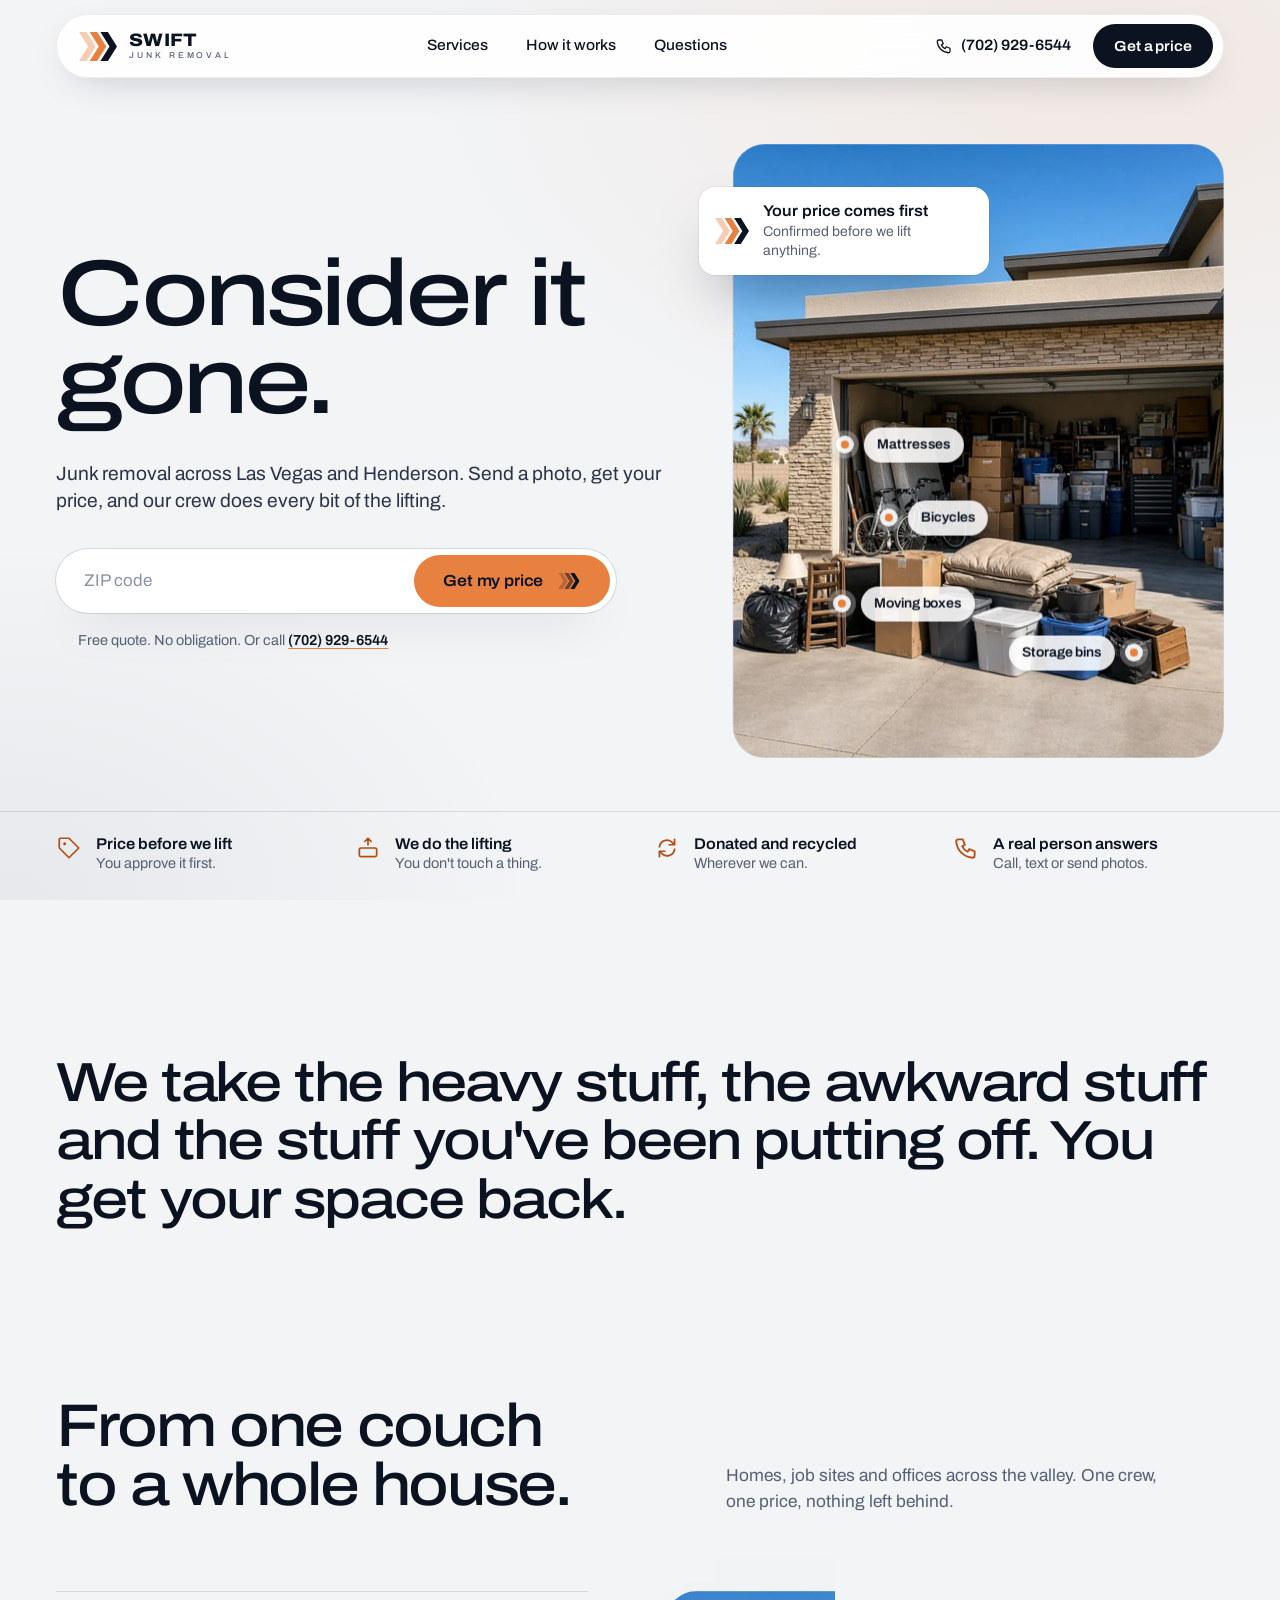
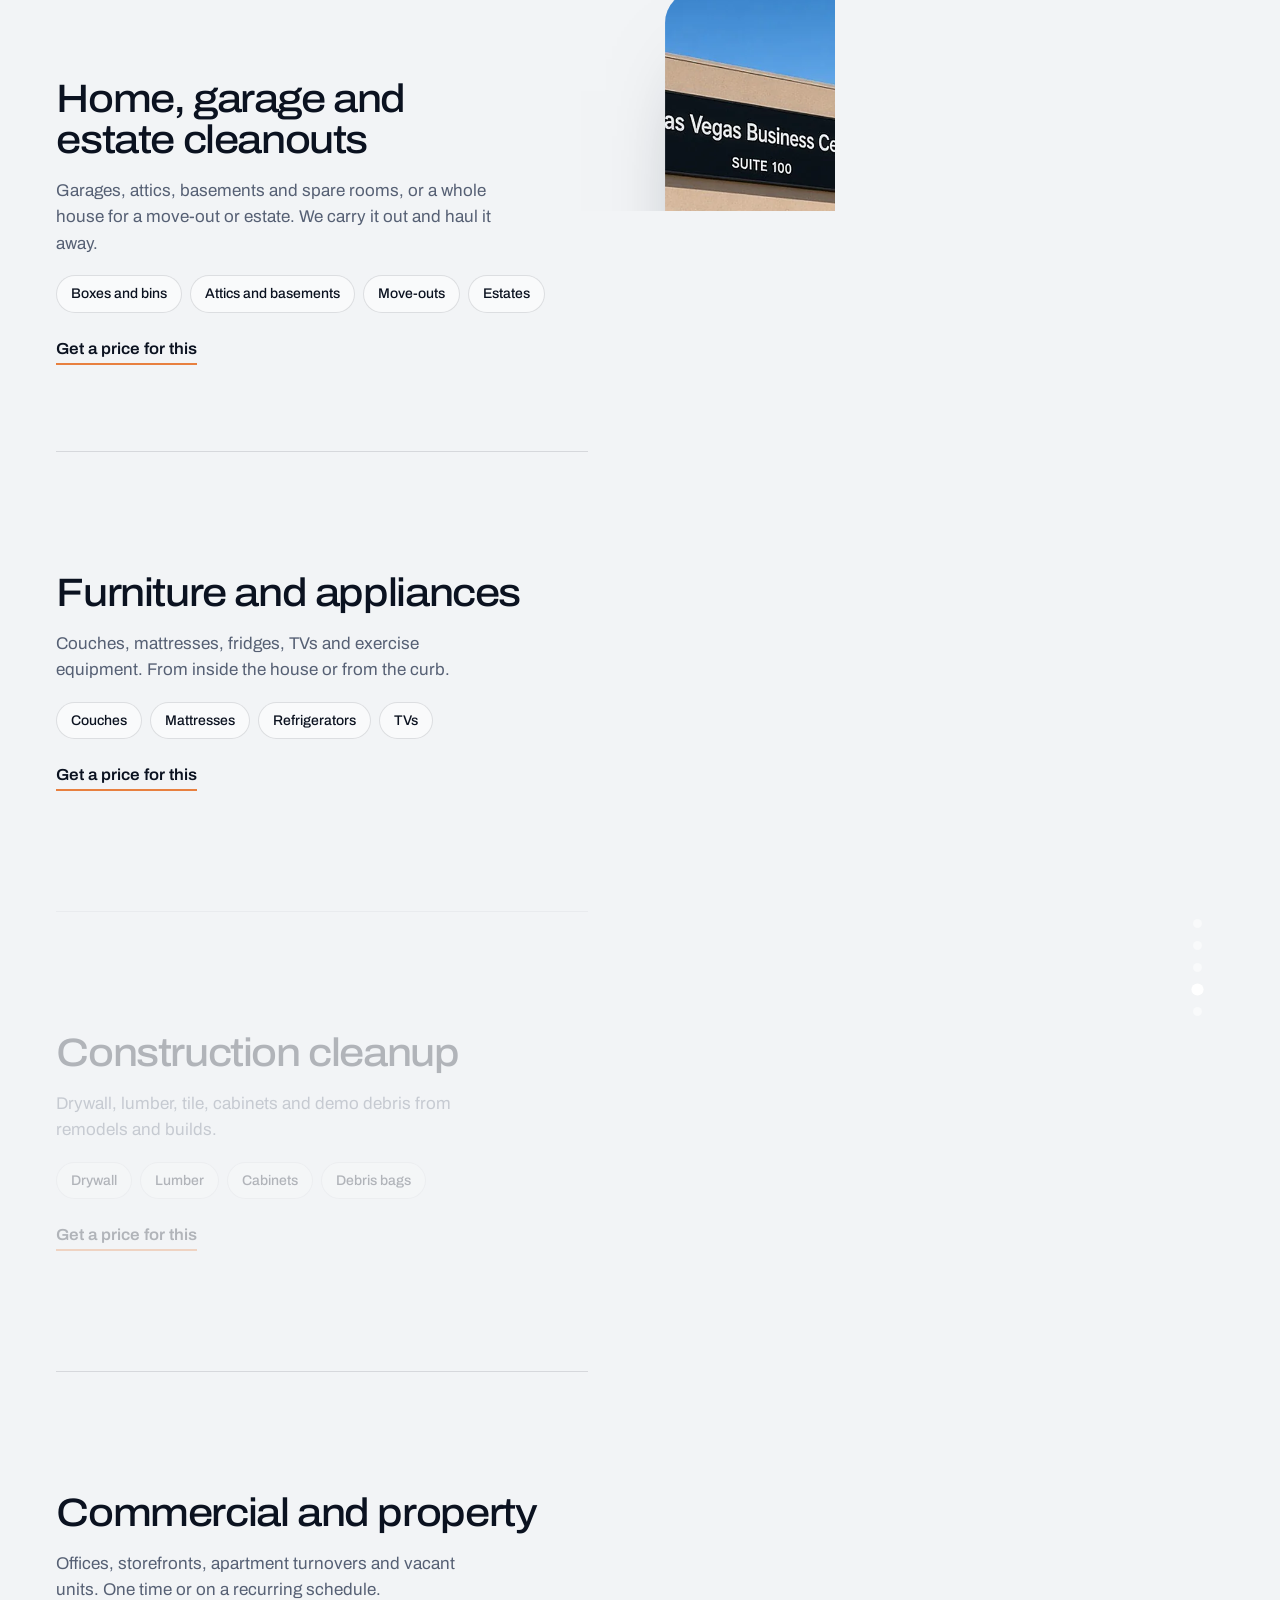
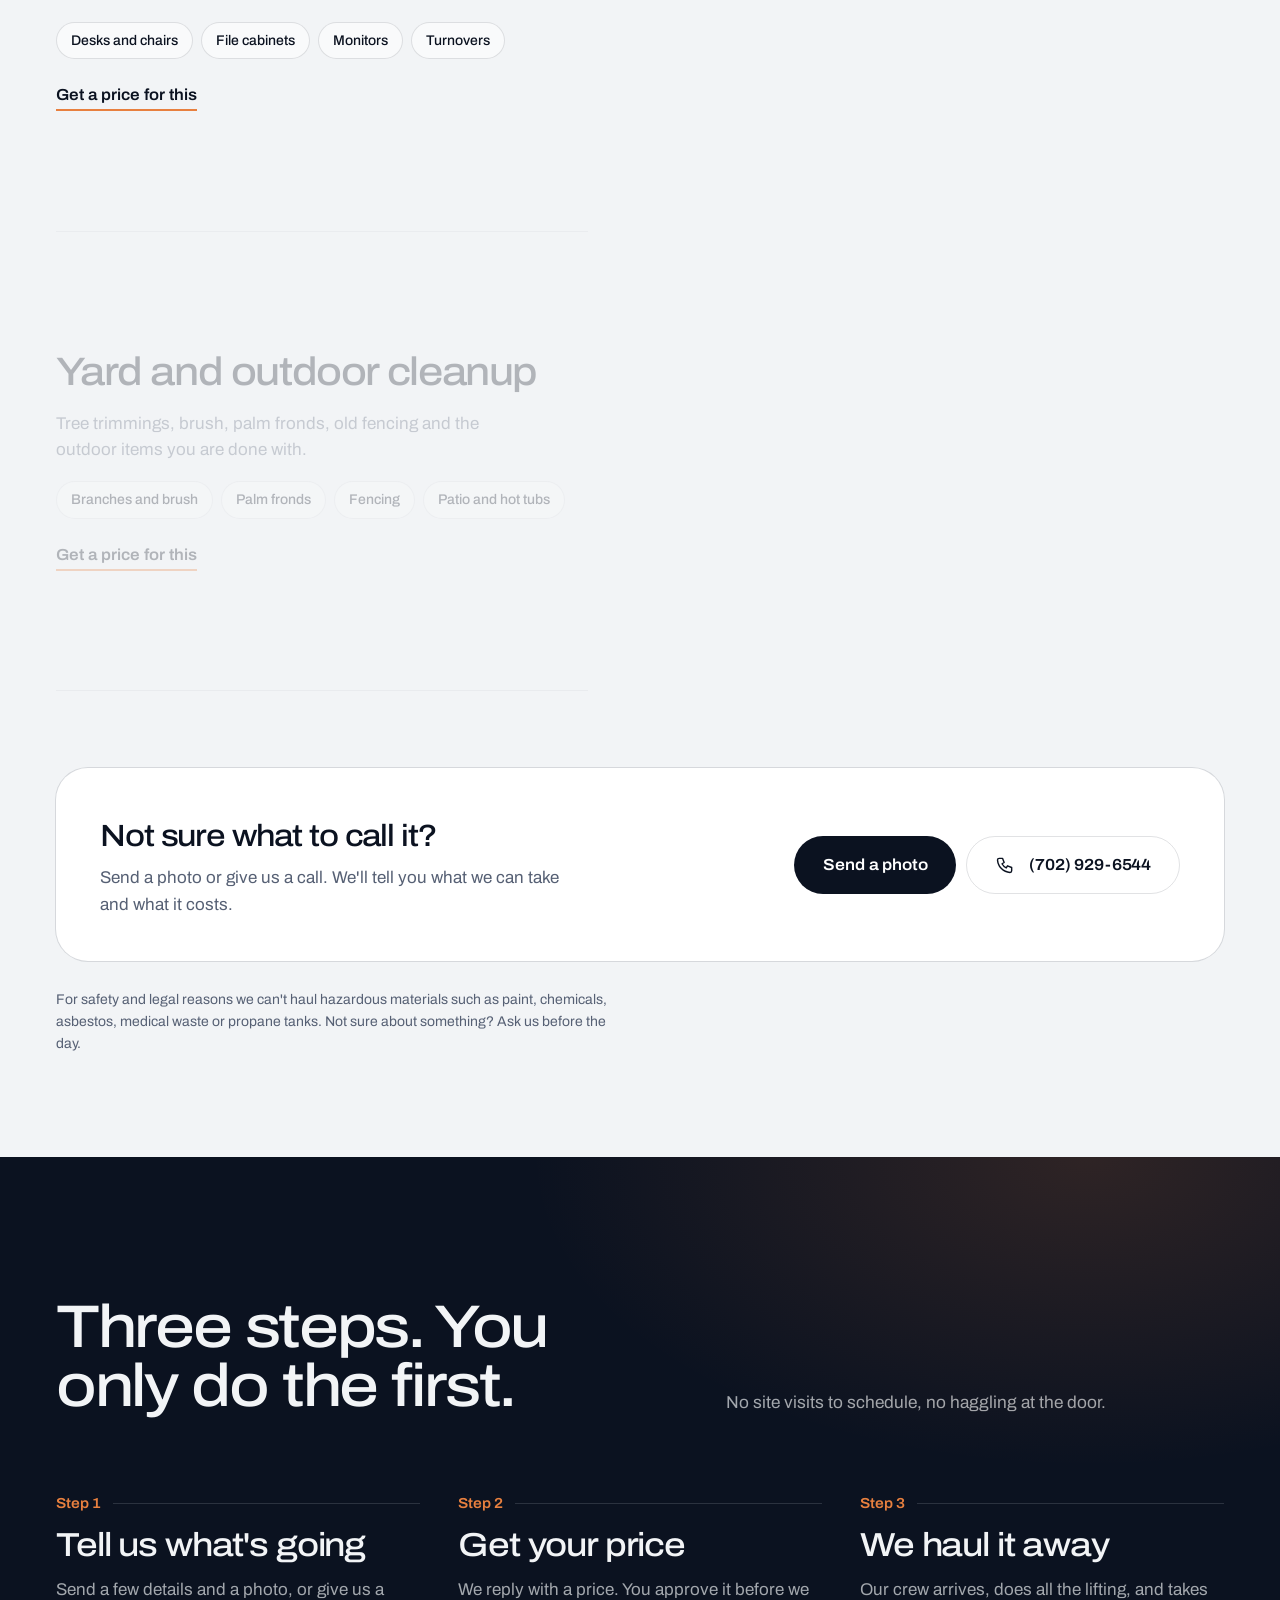
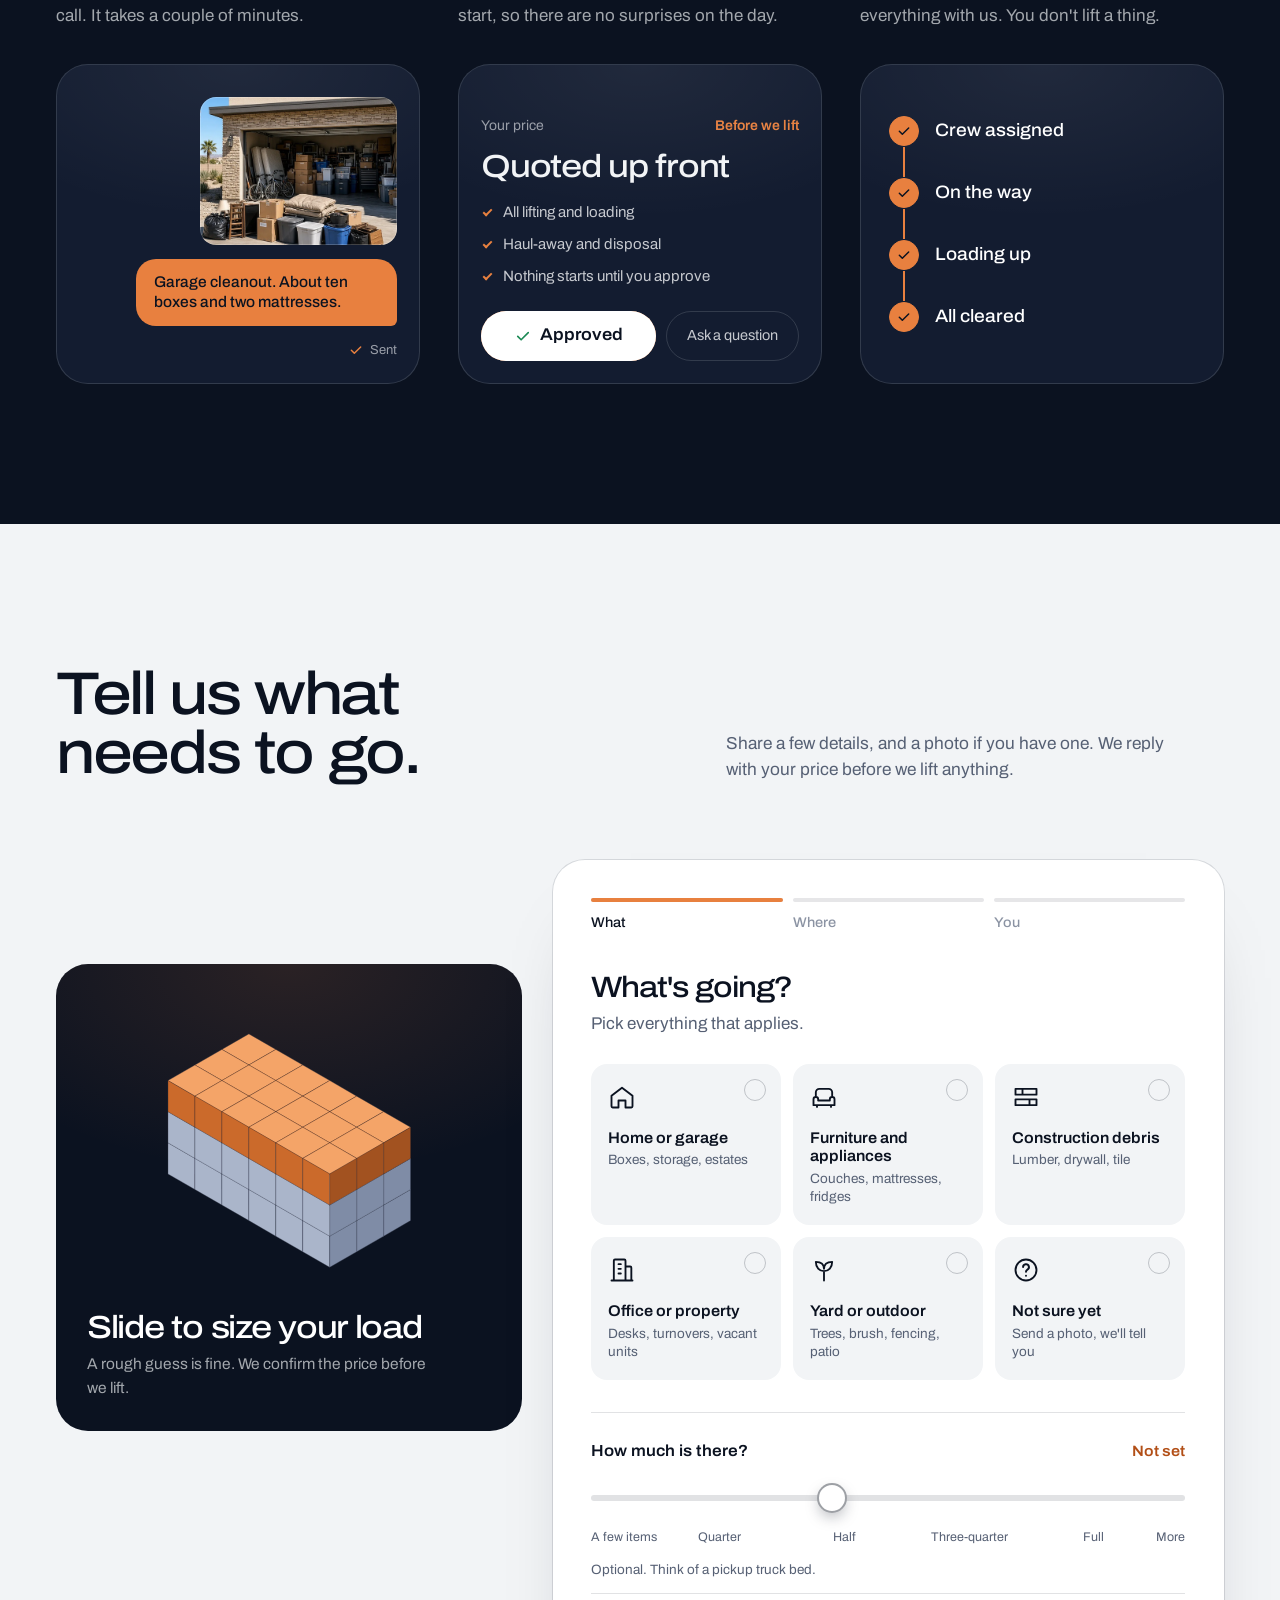
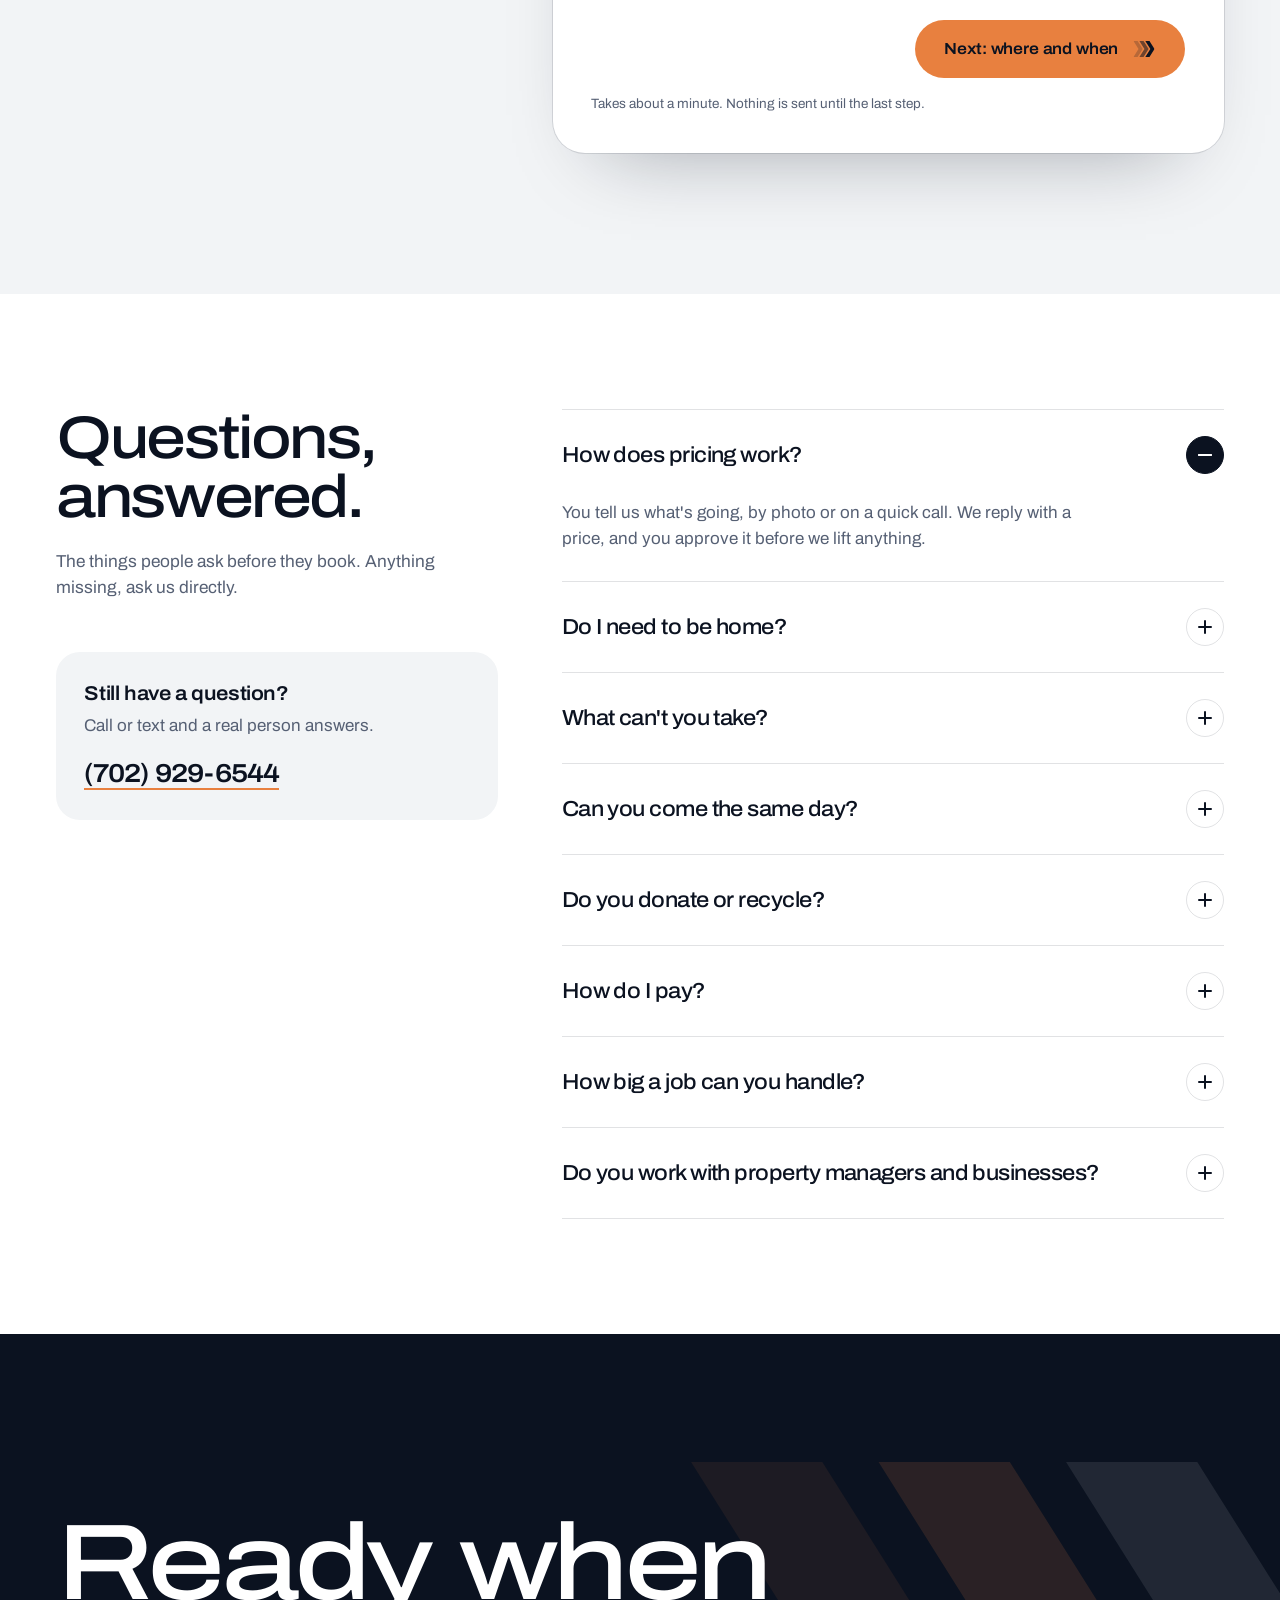
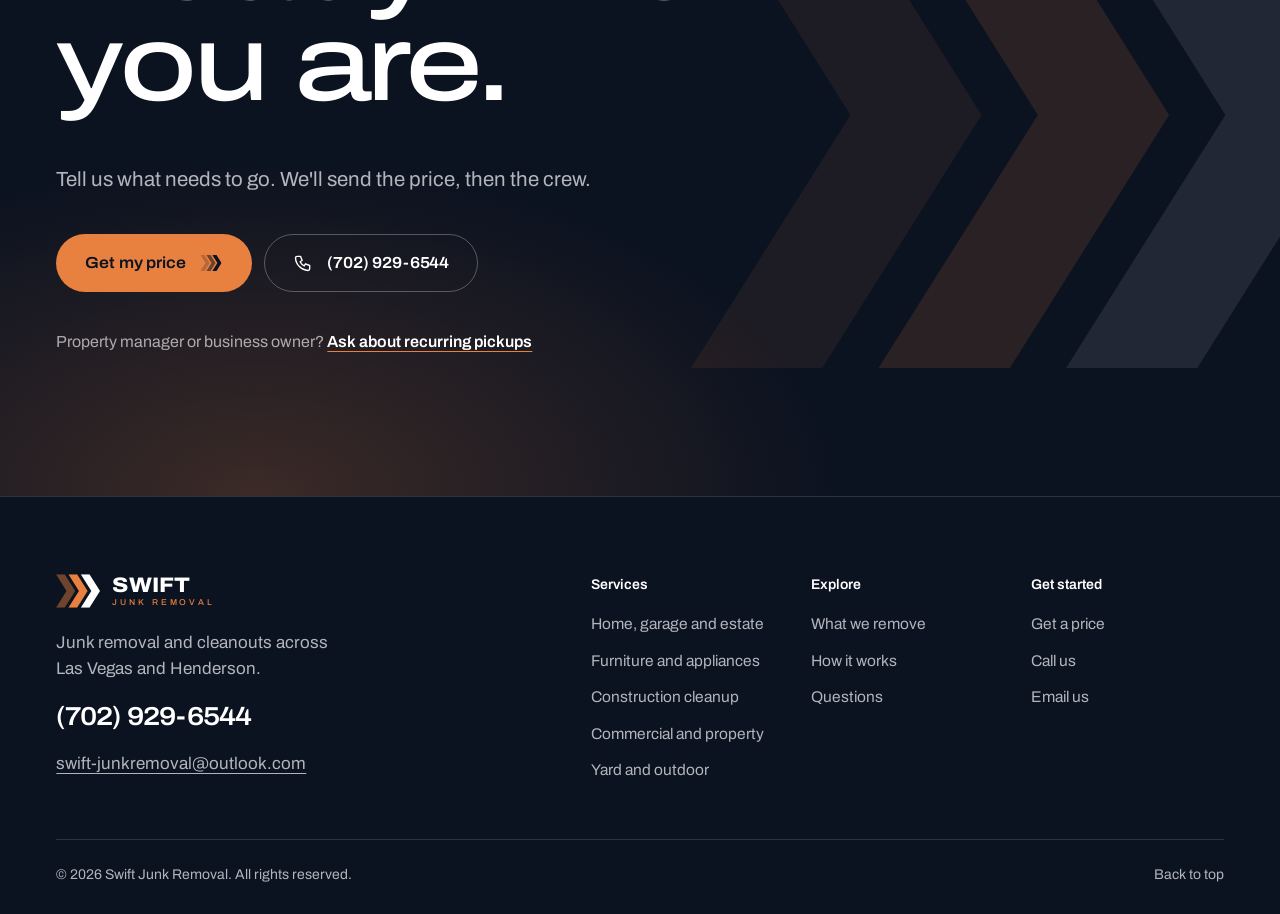
==== commit 62c3fbcc: "Phone redesign: one-screen hero, swipe deck for services, load gauge beside slider, nav and dock tuc" ====
--- a/index.html
+++ b/index.html
@@ -15,6 +15,7 @@
 <link rel="preconnect" href="https://fonts.gstatic.com" crossorigin>
 <link href="https://fonts.googleapis.com/css2?family=Archivo:wdth,wght@62..125,300..800&display=swap" rel="stylesheet">
 <link rel="stylesheet" href="css/site.css">
+<link rel="stylesheet" href="css/phone.css">
 <script>document.documentElement.className='js'</script>
 <script type="application/ld+json">{"@context":"https://schema.org","@type":"LocalBusiness","name":"Swift Junk Removal","description":"Junk removal and cleanouts across Las Vegas and Henderson.","telephone":"+1-702-929-6544","email":"swift-junkremoval@outlook.com","areaServed":["Las Vegas","Henderson"]}</script>
 </head>
@@ -83,7 +84,7 @@
   <div class="wrap hero-in">
     <div class="hero-copy">
       <h1 class="hero-h" id="heroH"><span class="ln"><span class="open">Consider it</span></span><span class="ln"><span class="open">gone.</span></span></h1>
-      <p class="hero-sub">Junk removal across Las Vegas and Henderson. Send a photo, get your price, and our crew does every bit of the lifting.</p>
+      <p class="hero-sub">Junk removal across Las Vegas and Henderson.<span class="sub-b"> Send a photo, get your price, and our crew does every bit of the lifting.</span></p>
 
       <form class="zipbar" id="zipbar" novalidate>
         <label class="sr" for="heroZip">Your ZIP code</label>
@@ -98,24 +99,24 @@
         <img src="img/hero.webp" width="1000" height="1250" alt="A Las Vegas garage with mattresses, bikes, boxes and storage bins stacked on the driveway, ready to be cleared" fetchpriority="high">
         <i class="scan" aria-hidden="true"></i>
         <ul class="pins" aria-hidden="true">
-          <li class="pin" style="--x:34%;--y:49%;--d:2.05s"><i></i><b>Mattresses</b></li>
-          <li class="pin" style="--x:41%;--y:61%;--d:2.2s"><i></i><b>Bicycles</b></li>
-          <li class="pin" style="--x:35%;--y:75%;--d:2.4s"><i></i><b>Moving boxes</b></li>
-          <li class="pin rev" style="--x:70%;--y:83%;--d:2.55s"><i></i><b>Storage bins</b></li>
+          <li class="pin" style="--x:34%;--y:49%;--my:23.5%;--d:2.05s"><i></i><b>Mattresses</b></li>
+          <li class="pin" style="--x:41%;--y:61%;--my:41.5%;--d:2.2s"><i></i><b>Bicycles</b></li>
+          <li class="pin" style="--x:35%;--y:75%;--my:62.5%;--d:2.4s"><i></i><b>Moving boxes</b></li>
+          <li class="pin rev" style="--x:70%;--y:83%;--my:74.5%;--d:2.55s"><i></i><b>Storage bins</b></li>
         </ul>
       </div>
       <figcaption class="hero-chip" id="heroChip">
         <svg class="chip-mk" viewBox="0 0 142 108" aria-hidden="true"><use href="#mk"/></svg>
-        <span><b>Your price comes first</b>Confirmed before we lift anything.</span>
+        <span><b>Your price comes first</b><small>Confirmed before we lift anything.</small></span>
       </figcaption>
     </figure>
   </div>
 
   <ul class="wrap hero-prom" aria-label="Our promises">
-    <li><svg aria-hidden="true"><use href="#i-tag"/></svg><span><b>Price before we lift</b>You approve it first.</span></li>
-    <li><svg aria-hidden="true"><use href="#i-lift"/></svg><span><b>We do the lifting</b>You don't touch a thing.</span></li>
-    <li><svg aria-hidden="true"><use href="#i-cycle"/></svg><span><b>Donated and recycled</b>Wherever we can.</span></li>
-    <li><svg aria-hidden="true"><use href="#i-phone"/></svg><span><b>A real person answers</b>Call, text or send photos.</span></li>
+    <li><svg aria-hidden="true"><use href="#i-tag"/></svg><span><b>Price before we lift</b><small>You approve it first.</small></span></li>
+    <li><svg aria-hidden="true"><use href="#i-lift"/></svg><span><b>We do the lifting</b><small>You don't touch a thing.</small></span></li>
+    <li><svg aria-hidden="true"><use href="#i-cycle"/></svg><span><b>Donated and recycled</b><small>Wherever we can.</small></span></li>
+    <li><svg aria-hidden="true"><use href="#i-phone"/></svg><span><b>A real person answers</b><small>Call, text or send photos.</small></span></li>
   </ul>
 </section>
 
@@ -135,41 +136,43 @@
     <div class="svc-grid">
       <div class="svc-list" id="svcList">
         <article class="svc-row on" data-i="0">
-          <img class="svc-m" src="img/garage.webp" width="1635" height="1097" alt="" loading="lazy">
+          <img class="svc-m" src="img/garage-m.webp" width="900" height="604" alt="" loading="lazy">
           <h3>Home, garage and estate cleanouts</h3>
           <p>Garages, attics, basements and spare rooms, or a whole house for a move-out or estate. We carry it out and haul it away.</p>
           <ul class="chips"><li>Boxes and bins</li><li>Attics and basements</li><li>Move-outs</li><li>Estates</li></ul>
           <a class="link" href="#quote" data-service="garage">Get a price for this</a>
         </article>
         <article class="svc-row" data-i="1">
-          <img class="svc-m" src="img/furniture.webp" width="1747" height="1164" alt="" loading="lazy">
+          <img class="svc-m" src="img/furniture-m.webp" width="900" height="600" alt="" loading="lazy">
           <h3>Furniture and appliances</h3>
           <p>Couches, mattresses, fridges, TVs and exercise equipment. From inside the house or from the curb.</p>
           <ul class="chips"><li>Couches</li><li>Mattresses</li><li>Refrigerators</li><li>TVs</li></ul>
           <a class="link" href="#quote" data-service="furniture">Get a price for this</a>
         </article>
         <article class="svc-row" data-i="2">
-          <img class="svc-m" src="img/construction.webp" width="1635" height="1097" alt="" loading="lazy">
+          <img class="svc-m" src="img/construction-m.webp" width="900" height="604" alt="" loading="lazy">
           <h3>Construction cleanup</h3>
           <p>Drywall, lumber, tile, cabinets and demo debris from remodels and builds.</p>
           <ul class="chips"><li>Drywall</li><li>Lumber</li><li>Cabinets</li><li>Debris bags</li></ul>
           <a class="link" href="#quote" data-service="construction">Get a price for this</a>
         </article>
         <article class="svc-row" data-i="3">
-          <img class="svc-m" src="img/commercial.webp" width="1635" height="1097" alt="" loading="lazy">
+          <img class="svc-m" src="img/commercial-m.webp" width="900" height="604" alt="" loading="lazy">
           <h3>Commercial and property</h3>
           <p>Offices, storefronts, apartment turnovers and vacant units. One time or on a recurring schedule.</p>
           <ul class="chips"><li>Desks and chairs</li><li>File cabinets</li><li>Monitors</li><li>Turnovers</li></ul>
           <a class="link" href="#quote" data-service="commercial">Get a price for this</a>
         </article>
         <article class="svc-row" data-i="4">
-          <img class="svc-m" src="img/yard.webp" width="1635" height="1097" alt="" loading="lazy">
+          <img class="svc-m" src="img/yard-m.webp" width="900" height="604" alt="" loading="lazy">
           <h3>Yard and outdoor cleanup</h3>
           <p>Tree trimmings, brush, palm fronds, old fencing and the outdoor items you are done with.</p>
           <ul class="chips"><li>Branches and brush</li><li>Palm fronds</li><li>Fencing</li><li>Patio and hot tubs</li></ul>
           <a class="link" href="#quote" data-service="yard">Get a price for this</a>
         </article>
       </div>
+
+      <ol class="svc-pager" id="svcPager" aria-label="Choose a service"><li class="on"><button type="button" aria-label="Home, garage and estate"></button></li><li><button type="button" aria-label="Furniture and appliances"></button></li><li><button type="button" aria-label="Construction cleanup"></button></li><li><button type="button" aria-label="Commercial and property"></button></li><li><button type="button" aria-label="Yard and outdoor"></button></li></ol>
 
       <div class="svc-stage" aria-hidden="true">
         <div class="svc-frame" id="svcFrame">
@@ -343,9 +346,9 @@
           <h3>We've got your request.</h3>
           <p class="done-lede">We'll text you with your price, and you approve it before we lift anything. Need us sooner? Call <a href="tel:+17029296544">(702) 929-6544</a>.</p>
           <ol class="next">
-            <li><i>1</i><span><b>We review</b>Your details and any photos you sent.</span></li>
-            <li><i>2</i><span><b>You get a price</b>By text or call. No surprises on the day.</span></li>
-            <li><i>3</i><span><b>We haul it away</b>The crew does all the lifting and loading.</span></li>
+            <li><i>1</i><span><b>We review</b><small>Your details and any photos you sent.</small></span></li>
+            <li><i>2</i><span><b>You get a price</b><small>By text or call. No surprises on the day.</small></span></li>
+            <li><i>3</i><span><b>We haul it away</b><small>The crew does all the lifting and loading.</small></span></li>
           </ol>
           <p class="done-ref">Reference <b id="doneNo">SW-0000-0000</b></p>
           <button type="button" class="back" id="fAgain">Add another job</button>
--- a/css/site.css
+++ b/css/site.css
@@ -188,15 +188,15 @@
 .hero-chip { position: absolute; left: -34px; top: 7%; display: flex; align-items: center; gap: 14px; padding: 14px 20px 14px 16px; background: var(--white); border-radius: var(--r-md); box-shadow: 0 30px 60px -24px rgba(11, 18, 32, .5), 0 0 0 1px rgba(11, 18, 32, .05); font-size: 14px; line-height: 1.35; color: var(--slate); max-width: 290px; }
 .hero-chip b { display: block; color: var(--ink); font-weight: 600; font-stretch: 106%; font-size: 15.5px; margin-bottom: 1px; }
 .chip-mk { width: 34px; height: 26px; flex: none; --m1: var(--cu-l); --m2: var(--cu); --m3: var(--ink); }
-@media (max-width: 959px) { .hero-chip { left: 14px; top: auto; bottom: 14px; right: 14px; max-width: none; } }
+.hero-chip small, .hero-prom small, .next small { display: block; font-size: inherit; }
+.sub-b { display: inline; }
 
 .hero-prom { display: grid; grid-template-columns: repeat(4, 1fr); gap: 0 28px; padding-block: 22px 26px; border-top: 1px solid var(--line); }
 .hero-prom li { display: flex; align-items: flex-start; gap: 14px; font-size: 14.5px; line-height: 1.35; color: var(--slate); }
 .hero-prom svg { width: 26px; height: 26px; flex: none; color: var(--cu-d); margin-top: 1px; }
 .hero-prom b { display: block; color: var(--ink); font-weight: 600; font-stretch: 105%; font-size: 15.5px; }
-@media (max-width: 959px) { .hero-prom { grid-template-columns: 1fr 1fr; gap: 20px; } }
-@media (max-width: 520px) { .hero-prom { grid-template-columns: 1fr; gap: 14px; padding-bottom: 32px; } }
-
+
+.js .hero-card::before { content: ''; position: absolute; left: 0; right: 0; top: 0; aspect-ratio: 4 / 5; border-radius: var(--r-xl); background: linear-gradient(160deg, rgba(11, 18, 32, .06), rgba(11, 18, 32, .02)); box-shadow: inset 0 0 0 1px rgba(11, 18, 32, .06); }
 .scan { position: absolute; left: 0; right: 0; top: 0; height: 90px; margin-top: -90px; pointer-events: none; opacity: 0; background: linear-gradient(to bottom, rgba(232, 128, 63, 0), rgba(232, 128, 63, .42)); border-bottom: 2px solid rgba(255, 255, 255, .95); box-shadow: 0 2px 22px 2px rgba(232, 128, 63, .65); z-index: 2; }
 @keyframes scan { 0% { top: 0; opacity: 0; } 8% { opacity: 1; } 92% { opacity: 1; } 100% { top: calc(100% + 90px); opacity: 0; } }
 @keyframes drift { to { transform: translateY(-56px); } }
@@ -215,22 +215,22 @@
 .js .hero-chip { opacity: 0; }
 .go .hero-h .open { animation: open 1.7s var(--ease-io) both; }
 .go .hero-h .ln:nth-child(2) .open { animation-delay: .12s; }
-.go .hero-photo { animation: cardIn 1.25s var(--ease-io) .25s both; }
-.go .hero-photo img { animation: imgIn 1.9s var(--ease) .25s both; }
+.card-go .hero-photo { animation: cardIn 1.25s var(--ease-io) .25s both; }
+.card-go .hero-photo img { animation: imgIn 1.9s var(--ease) .25s both; }
 .go .nav-pill { animation: rise .8s var(--ease) .1s both; }
 .go .hero-sub { animation: rise .9s var(--ease) .95s both; }
 .go .zipbar { animation: rise .9s var(--ease) 1.1s both; }
 .go .zipnote { animation: rise .9s var(--ease) 1.2s both; }
 .go .hero-prom li { animation: rise .9s var(--ease) 1.4s both; }
 .go .hero-prom li:nth-child(2) { animation-delay: 1.48s; } .go .hero-prom li:nth-child(3) { animation-delay: 1.56s; } .go .hero-prom li:nth-child(4) { animation-delay: 1.64s; }
-.go .scan { animation: scan 1.35s cubic-bezier(.45, .05, .35, 1) 1.35s both; }
-.go .pin { animation: pinIn .6s var(--ease) var(--d) both; }
-.go .hero-chip { animation: chipIn .9s var(--ease) 2.75s both; }
+.card-go .scan { animation: scan 1.35s cubic-bezier(.45, .05, .35, 1) 1.35s both; }
+.card-go .pin { animation: pinIn .6s var(--ease) var(--d) both; }
+.card-go .hero-chip { animation: chipIn .9s var(--ease) 2.75s both; }
 @media (prefers-reduced-motion: reduce) {
   .js .hero-h .open, .js .fin-h .open { transform: none; }
   .js .hero-sub, .js .zipbar, .js .zipnote, .js .hero-prom li, .js .nav-pill, .js .pin, .js .hero-chip { opacity: 1; }
   .js .hero-photo { clip-path: none; }
-  .go * { animation: none !important; }
+  .go *, .card-go * { animation: none !important; }
 }
 
 .say { padding-block: clamp(90px, 12vw, 200px) clamp(10px, 2vw, 30px); }
@@ -251,7 +251,7 @@
 .svc-row .chips { display: flex; flex-wrap: wrap; gap: 8px; }
 .chips li { padding: 7px 14px; border-radius: 999px; border: 1px solid var(--line); font-size: 14px; font-weight: 500; background: rgba(255, 255, 255, .55); }
 .svc-row .link { justify-self: start; margin-top: 6px; }
-.svc-m { width: 100%; aspect-ratio: 16 / 10; object-fit: cover; border-radius: var(--r-lg); margin-bottom: 8px; }
+.svc-m { width: 100%; height: auto; aspect-ratio: 16 / 10; max-height: 46svh; object-fit: cover; border-radius: var(--r-lg); margin-bottom: 8px; }
 .svc-stage { display: none; }
 @media (min-width: 960px) {
   .svc-m { display: none; }
--- a/css/phone.css
+++ b/css/phone.css
@@ -0,0 +1,126 @@
+/* ==========================================================================
+   PHONE (<= 959px). Built as its own layout, not a squashed desktop:
+   everything the hero does fits one screen, services swipe, the load gauge sits
+   beside its slider, and the nav and dock get out of the way while you scroll.
+   Loaded after site.css, so these rules win at equal specificity.
+   ========================================================================== */
+.svc-pager { display: none; }
+
+@media (max-width: 959px) {
+  :root { --nav-h: 66px; --gut: 18px; }
+  body { font-size: 16.5px; }
+  .nav { inset: 8px 0 auto; transition: transform .45s var(--ease); }
+  .nav.hide { transform: translateY(-140%); }
+  .nav-pill { height: 54px; padding: 0 6px 0 16px; }
+  .nav-pill .brand-mk { width: 34px; height: 26px; }
+  .nav-pill .brand-tx b { font-size: 16.5px; }
+  .nav-pill .brand-tx i { font-size: 7.5px; }
+  .nav-tel, .nav-burger { width: 42px; height: 42px; }
+  .nav-burger i { left: 12px; right: 12px; }
+  .nav-burger i:nth-child(1) { top: 16px; } .nav-burger i:nth-child(2) { top: 23px; }
+  .nav-burger[aria-expanded="true"] i:nth-child(1), .nav-burger[aria-expanded="true"] i:nth-child(2) { top: 19.5px; }
+
+  /* hero: headline, one line, the photo with its pins, then the ZIP bar. One screen. */
+  .hero { padding-top: calc(var(--nav-h) + 8px); }
+  .hero-in { display: flex; flex-direction: column; gap: 12px; padding-block: 0 20px; align-items: stretch; }
+  .hero-copy { display: contents; }
+  .hero-h { order: 1; font-size: clamp(44px, 12.4vw, 62px); margin: 0; }
+  .hero-sub { order: 2; font-size: 17px; line-height: 1.4; margin: 0; }
+  .sub-b { display: none; }
+  .hero-card { order: 3; width: 100%; max-width: 620px; min-width: 0; justify-self: auto; align-self: center; margin-top: 2px; }
+  .zipbar { align-self: stretch; }
+  .zipbar { order: 4; max-width: none; padding: 5px; margin-top: 2px; }
+  .zipbar input { height: 48px; padding: 0 16px; font-size: 17px; }
+  .zipbar .btn { --h: 48px; padding: 0 20px; font-size: 15.5px; }
+  .zipnote { order: 5; margin: 0 0 0 14px; font-size: 14px; }
+  .hero-photo { aspect-ratio: 6 / 5; border-radius: 26px; }
+  .hero-photo img { object-position: 50% 100%; }
+  .js .hero-card::before { aspect-ratio: 6 / 5; border-radius: 26px; }
+  .pin { top: var(--my); }
+  .pin i { width: 16px; height: 16px; } .pin i::after { inset: 4px; }
+  .pin b { font-size: 12.5px; padding: 6px 11px; margin-left: 8px; }
+  .pin.rev b { margin-right: 8px; }
+  .hero-chip { left: 10px; top: 10px; bottom: auto; right: auto; gap: 9px; padding: 8px 13px 8px 10px; border-radius: 999px; max-width: none; }
+  .hero-chip small { display: none; }
+  .hero-chip b { font-size: 13.5px; margin: 0; }
+  .chip-mk { width: 24px; height: 18px; }
+
+  .hero-prom { grid-template-columns: 1fr 1fr; gap: 14px 16px; padding-block: 20px 22px; }
+  .hero-prom li { flex-direction: column; gap: 8px; font-size: 13.5px; }
+  .hero-prom svg { width: 22px; height: 22px; margin: 0; }
+  .hero-prom b { font-size: 15px; line-height: 1.2; }
+  .hero-prom small { display: none; }
+
+  .say { padding-block: 64px 0; }
+  .say-p { font-size: clamp(27px, 7.6vw, 36px); line-height: 1.1; }
+  .sec-head { margin-bottom: 28px; gap: 14px; }
+  .h2 { font-size: clamp(33px, 9.4vw, 46px); }
+  .lede { font-size: 17px; }
+
+  /* services: a swipe deck. The next card peeks so you know to swipe. */
+  .svc { padding-block: 64px 56px; }
+  .svc-list { display: flex; gap: 12px; overflow-x: auto; overscroll-behavior-x: contain; scroll-snap-type: x mandatory; scroll-padding-inline: var(--gut); margin-inline: calc(var(--gut) * -1); padding: 2px var(--gut) 8px; scrollbar-width: none; -webkit-overflow-scrolling: touch; }
+  .svc-list::-webkit-scrollbar { display: none; }
+  .svc-row, .svc-row:last-child { flex: 0 0 82%; display: flex; flex-direction: column; gap: 12px; scroll-snap-align: start; padding: 0 0 22px; border: 0; border-radius: 26px; background: var(--white); box-shadow: 0 0 0 1px var(--line), 0 24px 48px -32px rgba(11, 18, 32, .35); overflow: hidden; }
+  .svc-m { aspect-ratio: 4 / 3; max-height: none; border-radius: 0; margin: 0 0 4px; }
+  .svc-row > :not(.svc-m) { margin-inline: 20px; }
+  .svc-row h3 { font-size: 25px; }
+  .svc-row p { font-size: 15.5px; line-height: 1.5; }
+  .svc-row .chips li { padding: 6px 12px; font-size: 13px; }
+  .svc-row .link { margin-top: auto; align-self: flex-start; }
+  .svc-pager { display: flex; justify-content: center; gap: 4px; margin-top: 14px; }
+  .svc-pager button { width: 22px; height: 22px; border: 0; background: none; position: relative; padding: 0; }
+  .svc-pager button::before { content: ''; position: absolute; left: 50%; top: 50%; width: 7px; height: 7px; border-radius: 4px; background: rgba(11, 18, 32, .22); transform: translate(-50%, -50%); transition: width .3s var(--ease), background .3s; }
+  .svc-pager .on button::before { width: 22px; background: var(--ink); }
+  .svc-help { margin-top: 36px; padding: 24px; border-radius: 26px; gap: 20px; }
+  .svc-help-act { width: 100%; } .svc-help-act .btn { flex: 1 1 100%; }
+
+  .how { padding-block: 64px 70px; }
+  .steps { gap: 40px; }
+  .step { gap: 22px; }
+  .mock { min-height: 0; padding: 18px; border-radius: 26px; }
+  .msg-photo { width: 70%; }
+
+  .quote { padding-block: 64px 70px; }
+  .fcard { padding: 20px 16px 22px; border-radius: 26px; }
+  .fsteps { margin-bottom: 22px; }
+  .pane h3 { font-size: 26px; }
+  .pane-sub { margin-bottom: 18px; }
+  .tiles { gap: 8px; }
+  .tile { padding: 14px 12px; border-radius: 14px; }
+  .tile svg { width: 24px; height: 24px; margin-bottom: 10px; }
+  .tile small { display: none; }
+  .tile b { font-size: 15px; }
+  .tile::after { top: 12px; right: 12px; width: 20px; height: 20px; }
+  .size { margin-top: 22px; padding-top: 20px; }
+  .size-top { margin-bottom: 12px; } .size-top output { display: none; }
+  .size .gauge { position: relative; top: auto; margin: 0 0 14px; padding: 14px 16px 16px; border-radius: 20px; }
+  .size .gauge svg { max-height: 190px; }
+  .size .gauge-val { font-size: 23px; margin-bottom: 4px; }
+  .size .gauge-sub { font-size: 14px; min-height: 0; }
+  .field input[type="text"], .field input[type="tel"] { height: 54px; }
+  .fbar { gap: 8px; }
+  .fbar .btn { --h: 54px; padding: 0 22px; font-size: 15.5px; }
+
+  .faq { padding-block: 60px 64px; }
+  .faq-grid { gap: 0; }
+  .faq-side { display: contents; }
+  .faq-side h2 { order: 1; } .faq-side .lede { order: 2; margin: 14px 0 28px; }
+  .qa-list { order: 3; }
+  .faq-help { order: 4; margin-top: 28px; padding: 22px; }
+  .qa button { padding: 20px 0; font-size: 18px; gap: 16px; }
+  .qa button i { width: 34px; height: 34px; }
+  .qa-a p { padding: 0 8px 22px 0; font-size: 16px; }
+
+  .fin { padding-block: 84px 90px; }
+  .fin-h { font-size: clamp(40px, 11.6vw, 56px); }
+  .fin-mk { right: -34vw; width: 120vw; opacity: .8; }
+  .fin-act .btn { flex: 1 1 100%; }
+  .foot { padding-top: 44px; padding-bottom: 88px; }
+  .foot-top { gap: 36px; padding-bottom: 36px; }
+
+  /* the bottom dock: slim, and tucked away while you scroll down */
+  .dock { left: 10px; right: 10px; bottom: max(10px, env(safe-area-inset-bottom)); padding: 5px; gap: 6px; }
+  .dock .btn { --h: 46px; font-size: 15px; }
+  .dock.quiet { transform: translateY(160%); }
+}
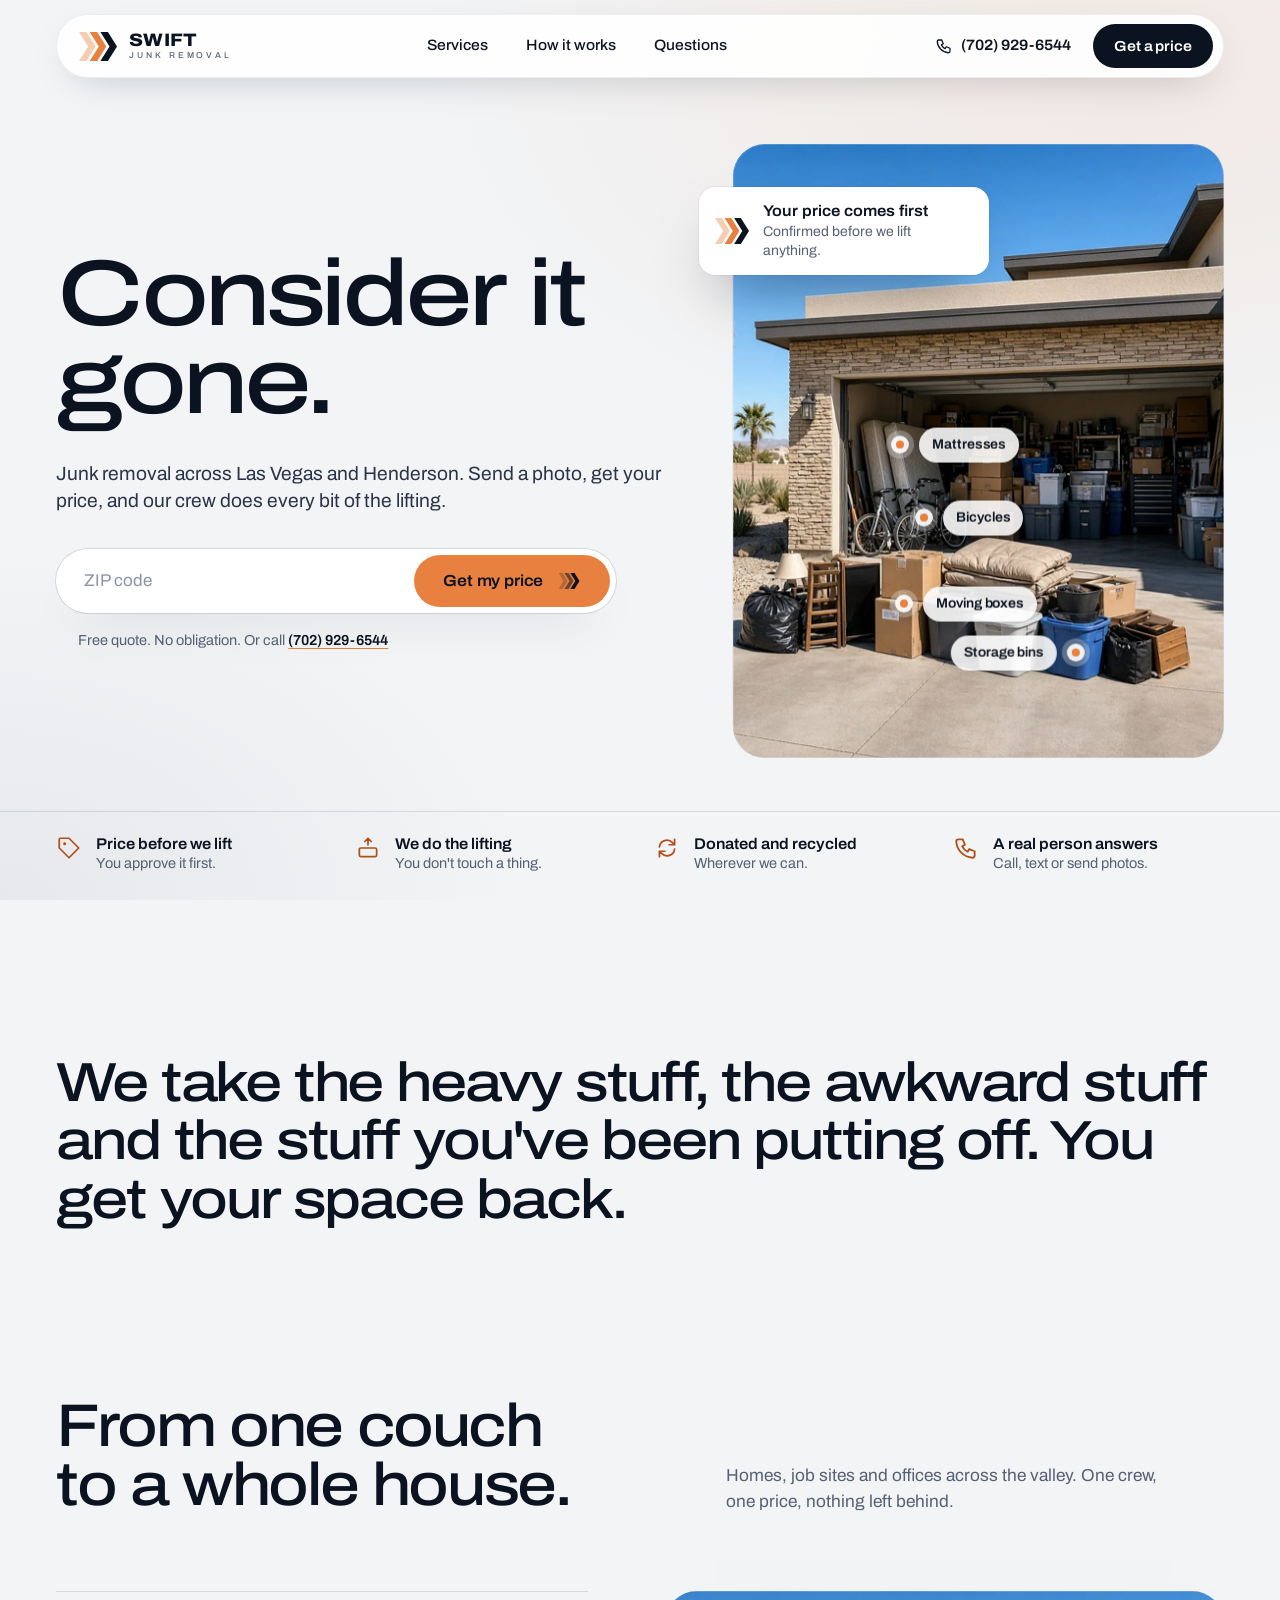
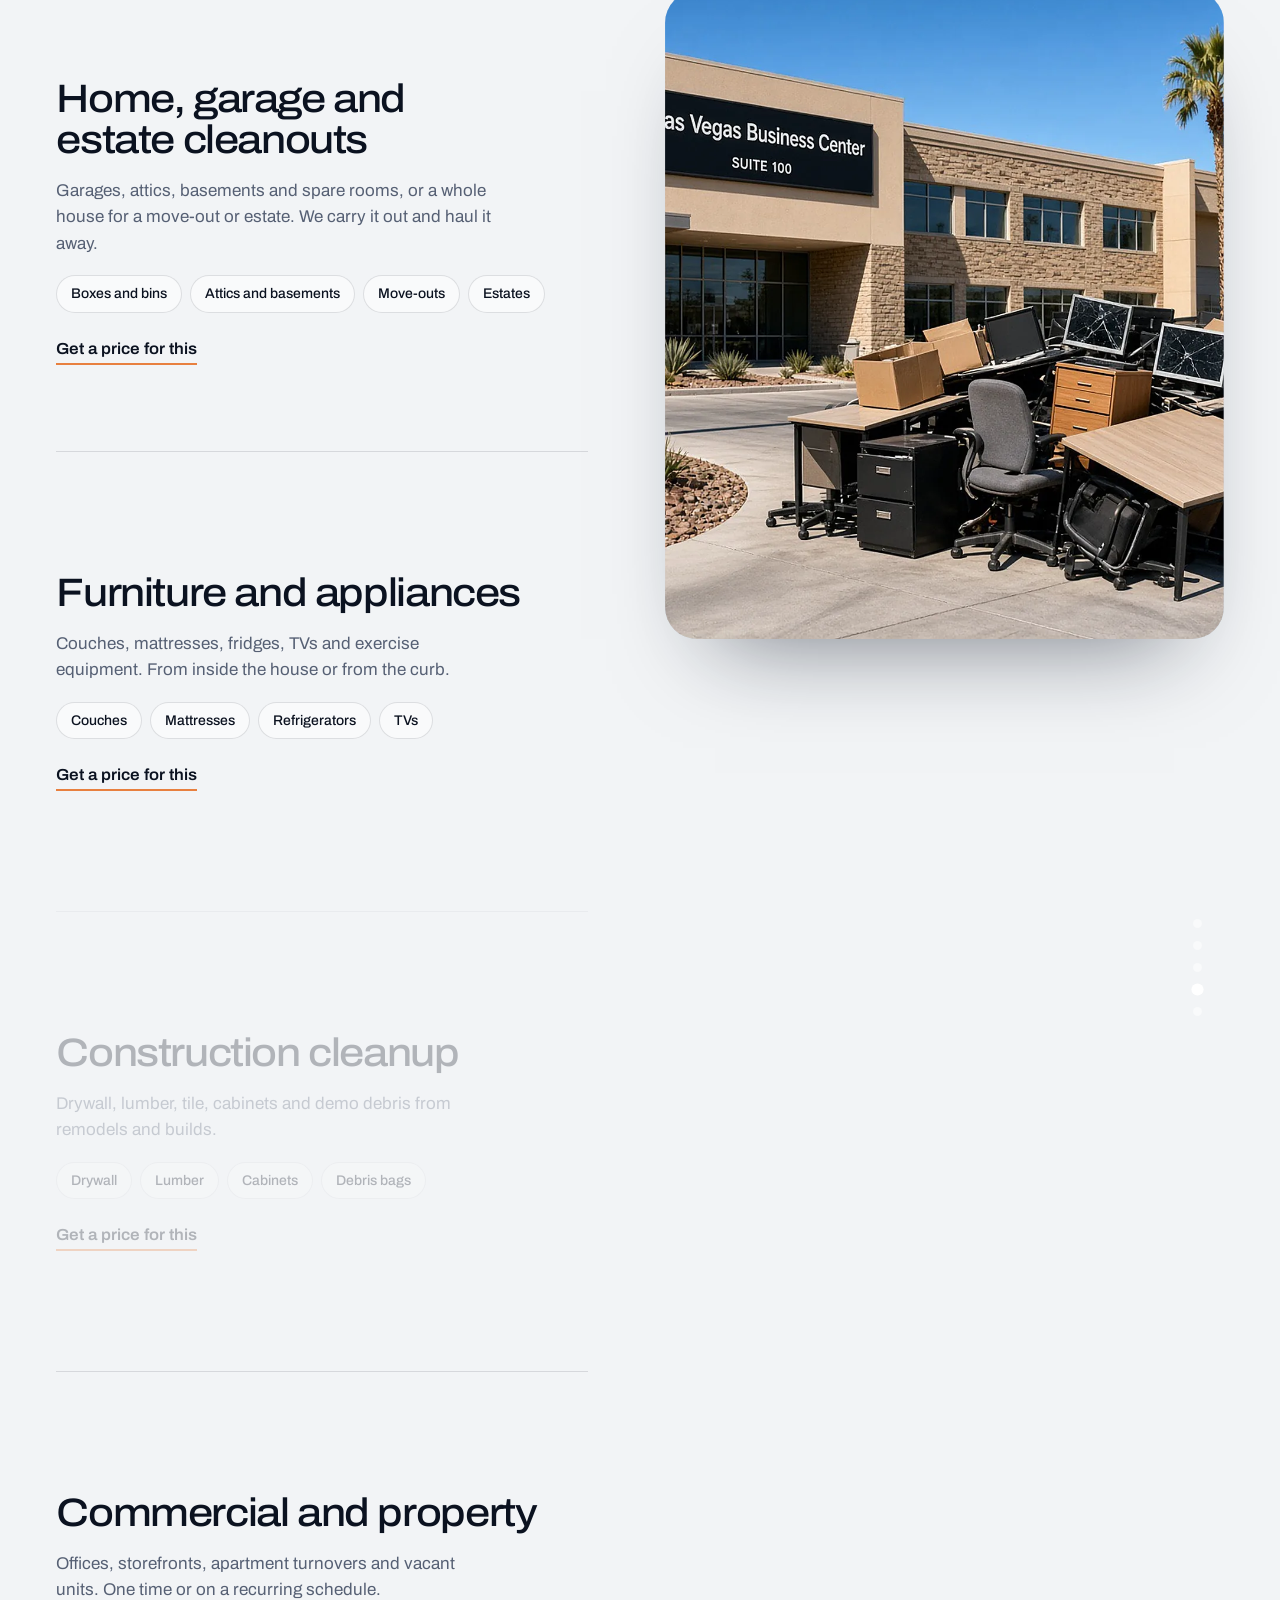
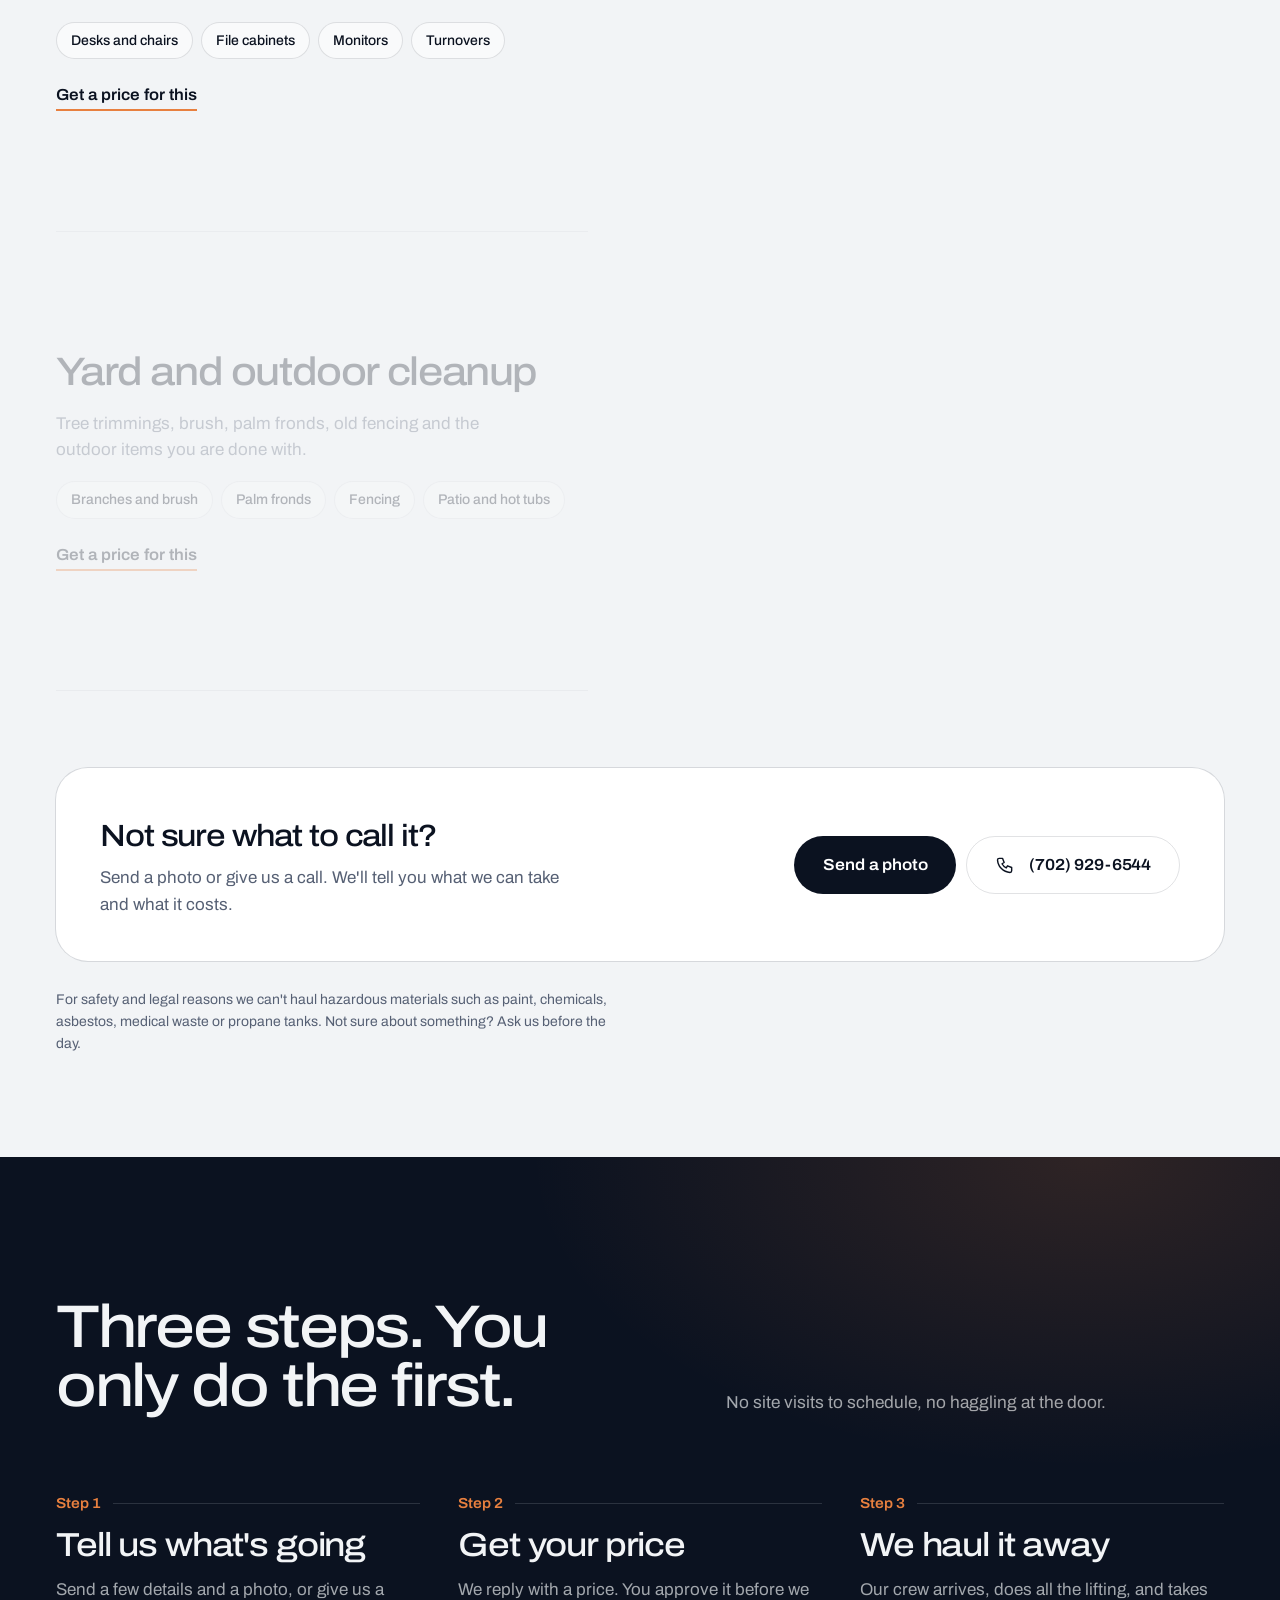
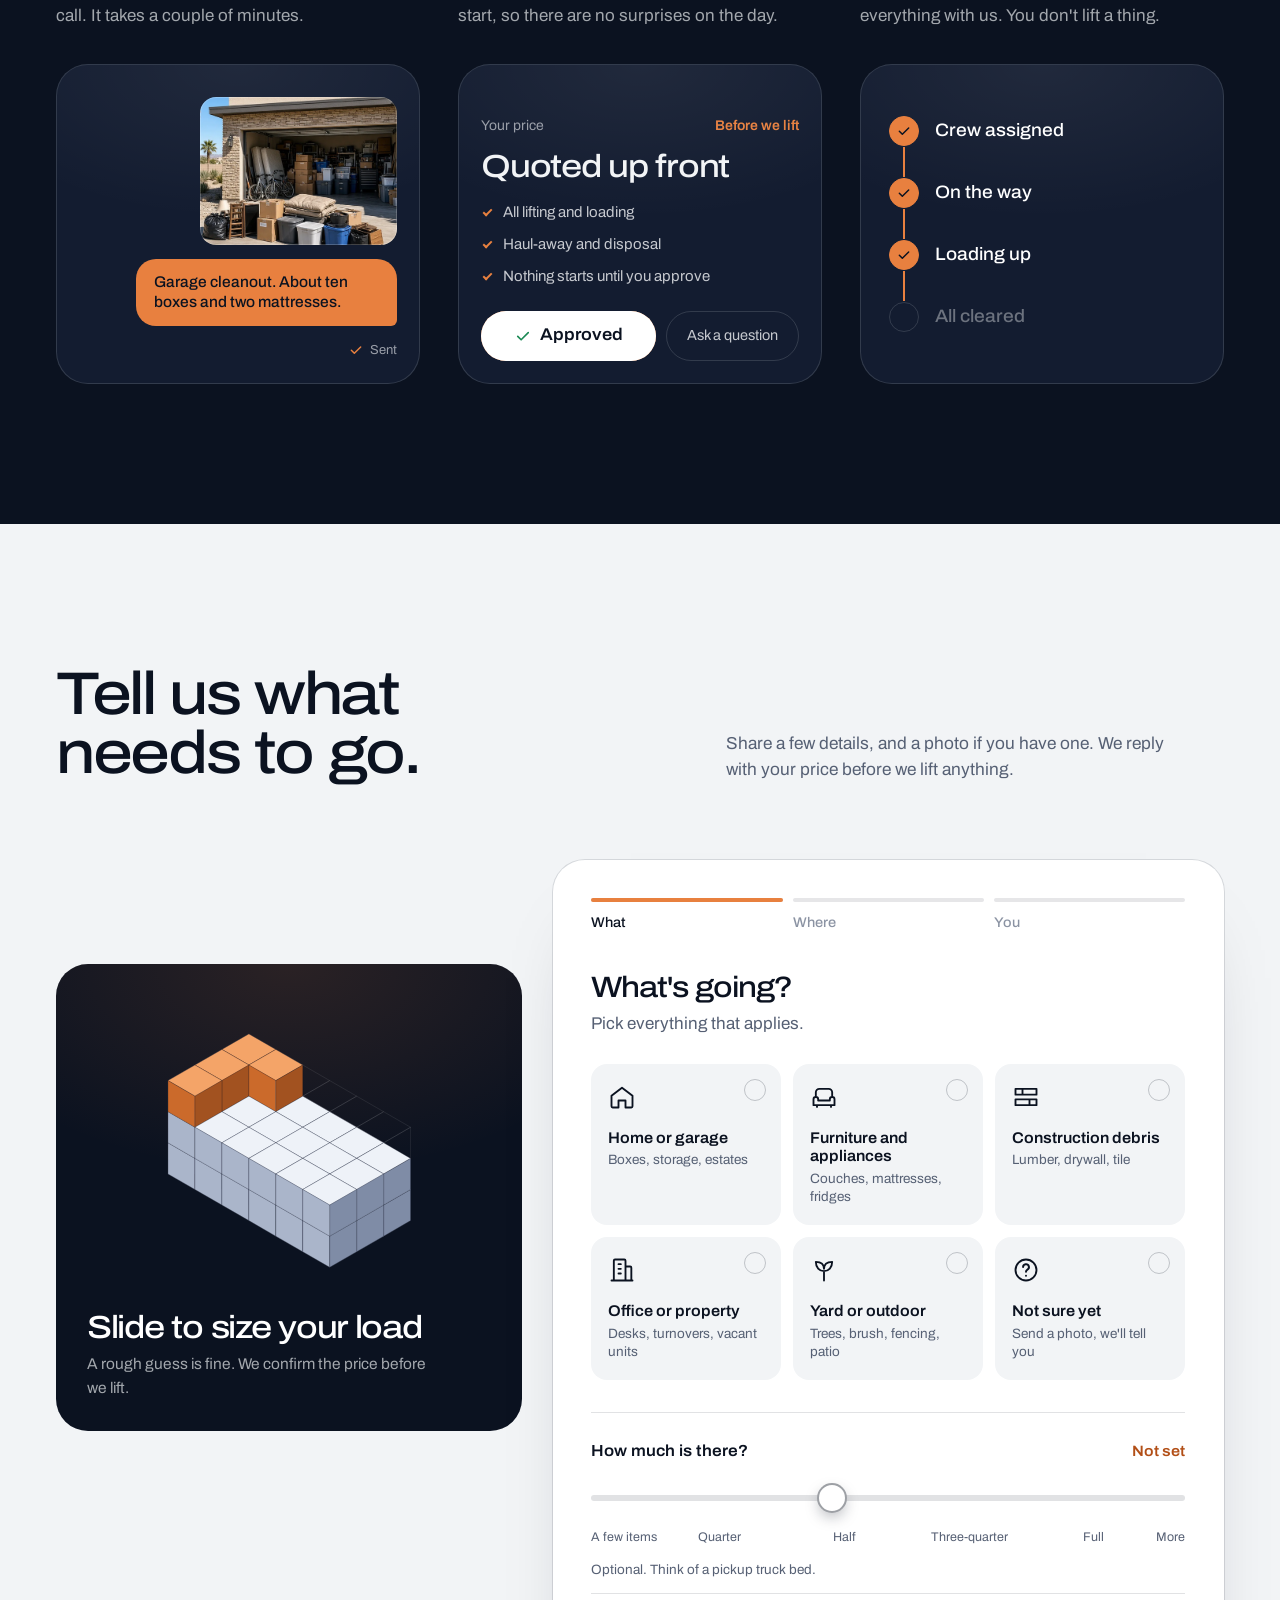
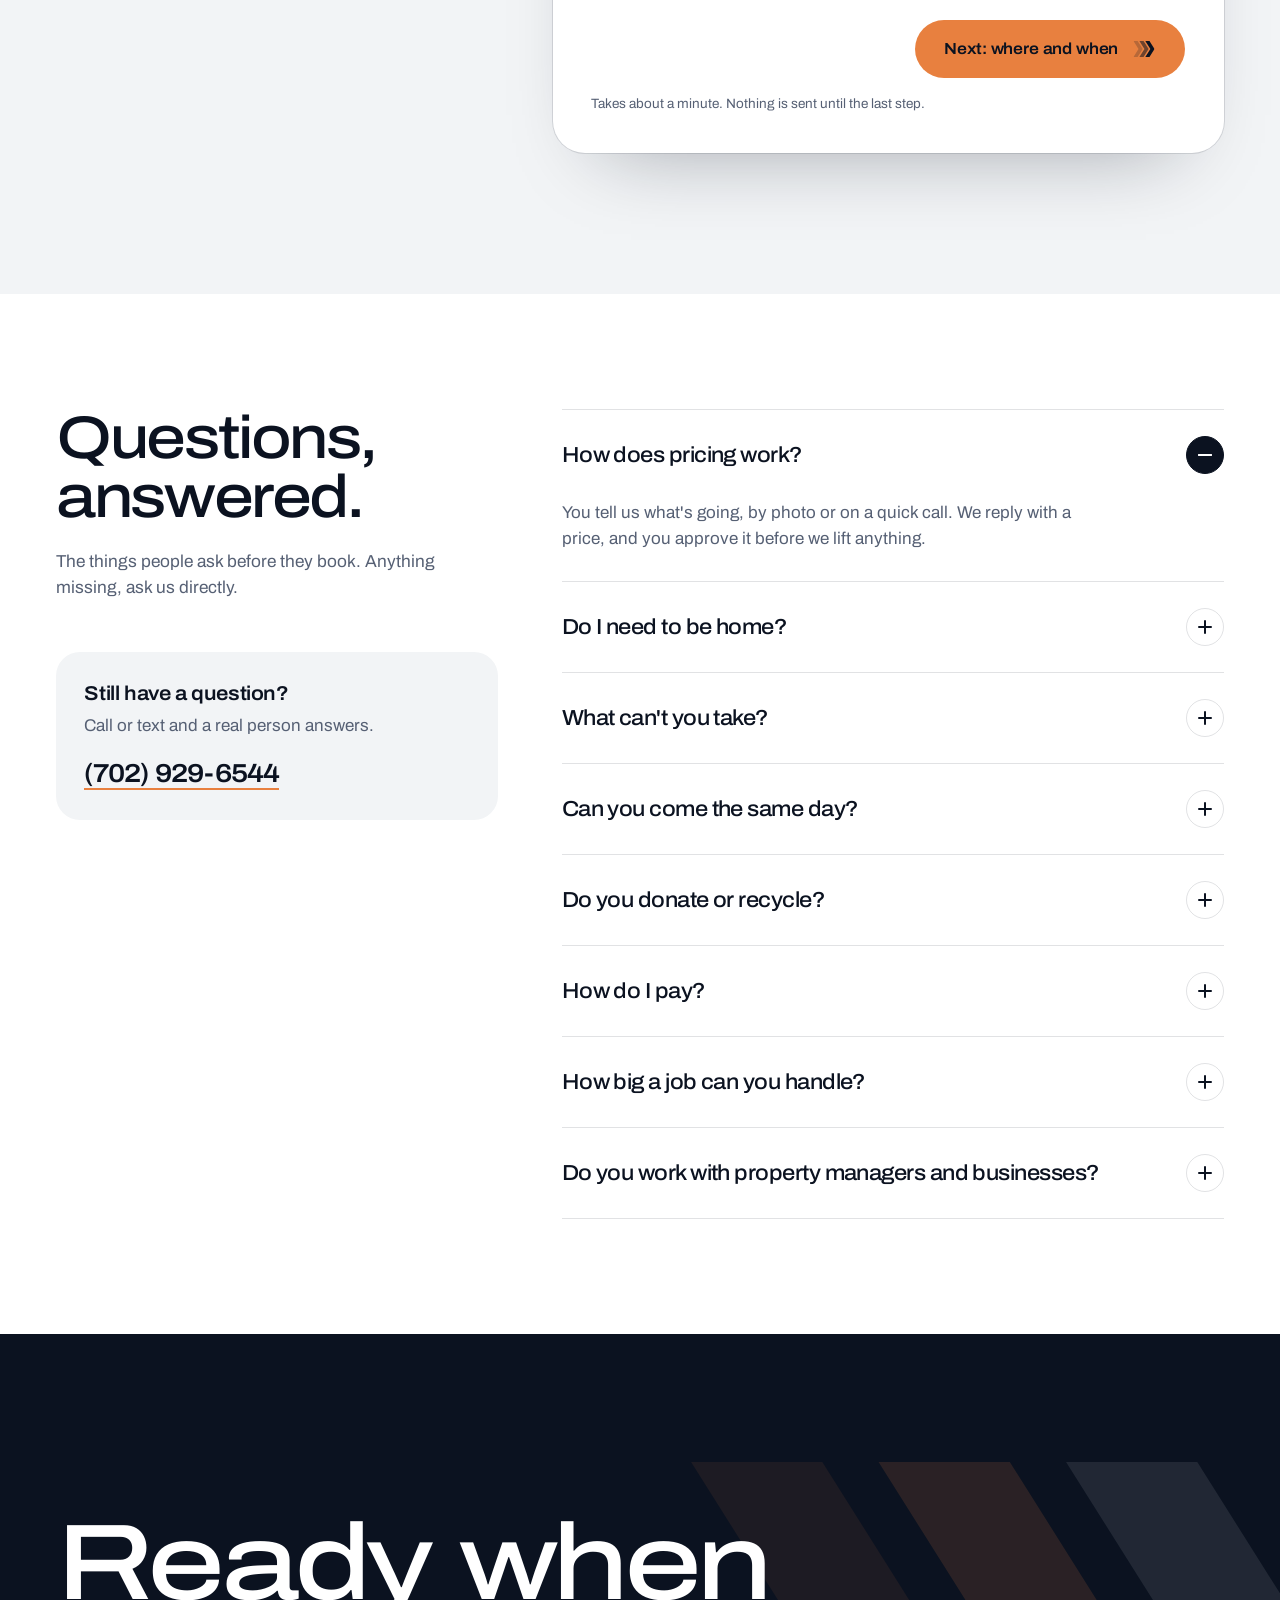
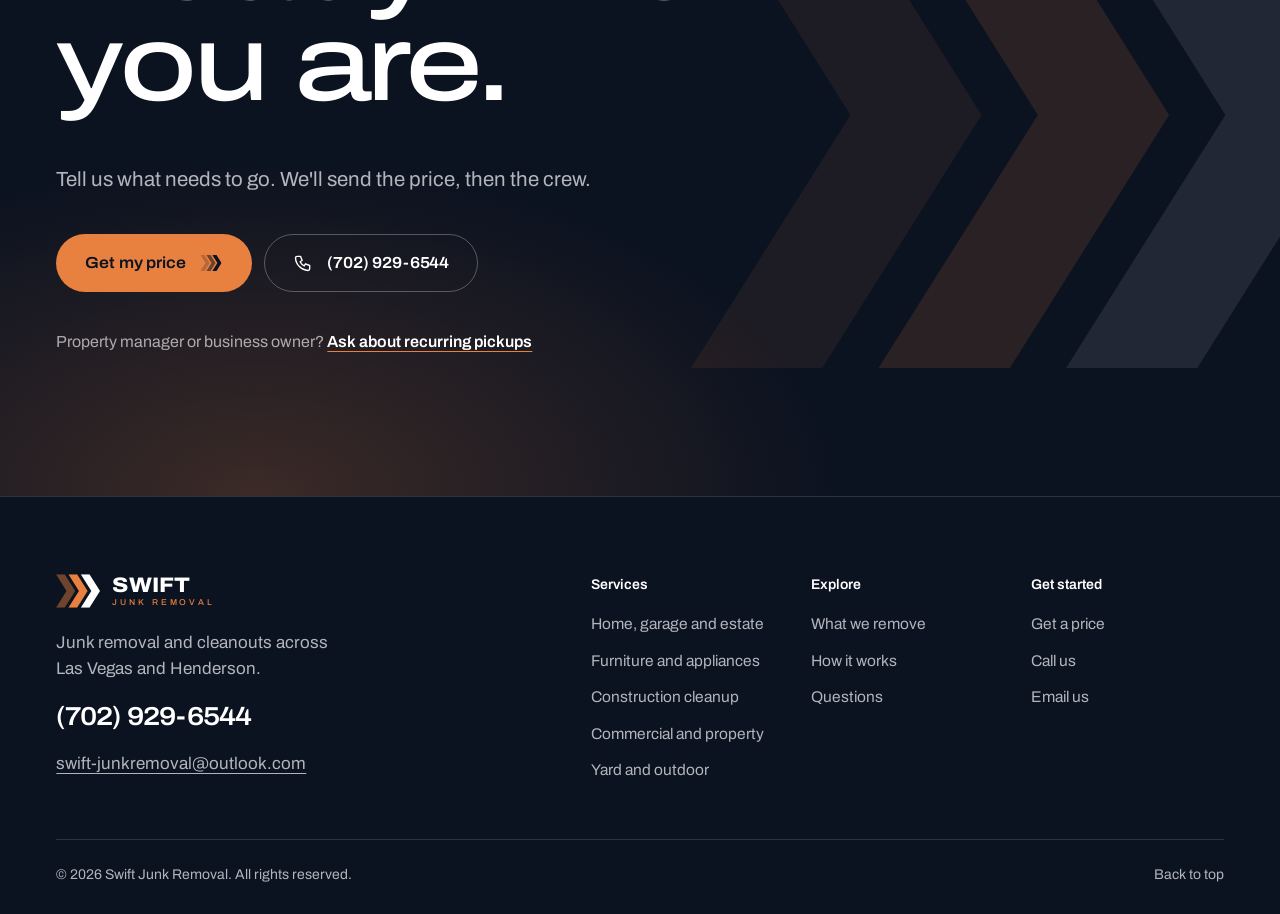
==== commit 745bec6b: "Anchor hero pin dots on the items instead of centering dot+label Co-Authored-By: Claude Sonnet 5.5 <" ====
--- a/index.html
+++ b/index.html
@@ -100,7 +100,7 @@
         <i class="scan" aria-hidden="true"></i>
         <ul class="pins" aria-hidden="true">
           <li class="pin" style="--x:34%;--y:49%;--my:23.5%;--d:2.05s"><i></i><b>Mattresses</b></li>
-          <li class="pin" style="--x:41%;--y:61%;--my:41.5%;--d:2.2s"><i></i><b>Bicycles</b></li>
+          <li class="pin" style="--x:39%;--y:61%;--my:41.5%;--d:2.2s"><i></i><b>Bicycles</b></li>
           <li class="pin" style="--x:35%;--y:75%;--my:62.5%;--d:2.4s"><i></i><b>Moving boxes</b></li>
           <li class="pin rev" style="--x:70%;--y:83%;--my:74.5%;--d:2.55s"><i></i><b>Storage bins</b></li>
         </ul>
--- a/css/site.css
+++ b/css/site.css
@@ -179,10 +179,10 @@
 .hero-photo img { width: 100%; height: 100%; object-fit: cover; transform-origin: 50% 60%; }
 .hero-photo::after { content: ''; position: absolute; inset: 0; border-radius: inherit; box-shadow: inset 0 0 0 1px rgba(255, 255, 255, .18); pointer-events: none; }
 
-.pin { position: absolute; left: var(--x); top: var(--y); display: flex; align-items: center; gap: 0; transform: translate(-50%, -50%); }
+.pin { --dot: 9px; --tx: calc(var(--dot) * -1); position: absolute; left: var(--x); top: var(--y); display: flex; align-items: center; gap: 0; transform: translate(var(--tx), -50%); transform-origin: var(--dot) 50%; }
 .pin i { position: relative; flex: none; width: 18px; height: 18px; border-radius: 50%; background: rgba(255, 255, 255, .92); box-shadow: 0 0 0 5px rgba(255, 255, 255, .28), 0 4px 14px rgba(11, 18, 32, .35); }
 .pin i::after { content: ''; position: absolute; inset: 5px; border-radius: 50%; background: var(--cu); }
-.pin.rev { flex-direction: row-reverse; } .pin.rev b { margin-left: 0; margin-right: 10px; }
+.pin.rev { flex-direction: row-reverse; --tx: calc(-100% + var(--dot)); transform-origin: calc(100% - var(--dot)) 50%; } .pin.rev b { margin-left: 0; margin-right: 10px; }
 .pin b { margin-left: 10px; padding: 7px 13px; border-radius: 999px; font-weight: 600; font-stretch: 104%; font-size: 13.5px; letter-spacing: -.005em; white-space: nowrap; background: rgba(255, 255, 255, .88); color: var(--ink); -webkit-backdrop-filter: blur(10px); backdrop-filter: blur(10px); box-shadow: 0 8px 24px -10px rgba(11, 18, 32, .45); }
 
 .hero-chip { position: absolute; left: -34px; top: 7%; display: flex; align-items: center; gap: 14px; padding: 14px 20px 14px 16px; background: var(--white); border-radius: var(--r-md); box-shadow: 0 30px 60px -24px rgba(11, 18, 32, .5), 0 0 0 1px rgba(11, 18, 32, .05); font-size: 14px; line-height: 1.35; color: var(--slate); max-width: 290px; }
@@ -206,7 +206,7 @@
 @keyframes cardIn { from { clip-path: inset(100% 0 0 0 round 32px); } to { clip-path: inset(0 0 0 0 round 32px); } }
 @keyframes imgIn { from { transform: scale(1.14); } to { transform: scale(1); } }
 @keyframes rise { from { opacity: 0; transform: translateY(18px); } to { opacity: 1; transform: none; } }
-@keyframes pinIn { from { opacity: 0; transform: translate(-50%, -50%) scale(.6); } to { opacity: 1; transform: translate(-50%, -50%) scale(1); } }
+@keyframes pinIn { from { opacity: 0; transform: translate(var(--tx), -50%) scale(.6); } to { opacity: 1; transform: translate(var(--tx), -50%) scale(1); } }
 @keyframes chipIn { from { opacity: 0; transform: translateY(24px); } to { opacity: 1; transform: none; } }
 .js .hero-h .open, .js .fin-h .open { transform: translateY(104%); }
 .js .hero-sub, .js .zipbar, .js .zipnote, .js .hero-prom li, .js .nav-pill { opacity: 0; }
--- a/css/phone.css
+++ b/css/phone.css
@@ -37,6 +37,7 @@
   .hero-photo img { object-position: 50% 100%; }
   .js .hero-card::before { aspect-ratio: 6 / 5; border-radius: 26px; }
   .pin { top: var(--my); }
+  .pin { --dot: 8px; }
   .pin i { width: 16px; height: 16px; } .pin i::after { inset: 4px; }
   .pin b { font-size: 12.5px; padding: 6px 11px; margin-left: 8px; }
   .pin.rev b { margin-right: 8px; }
